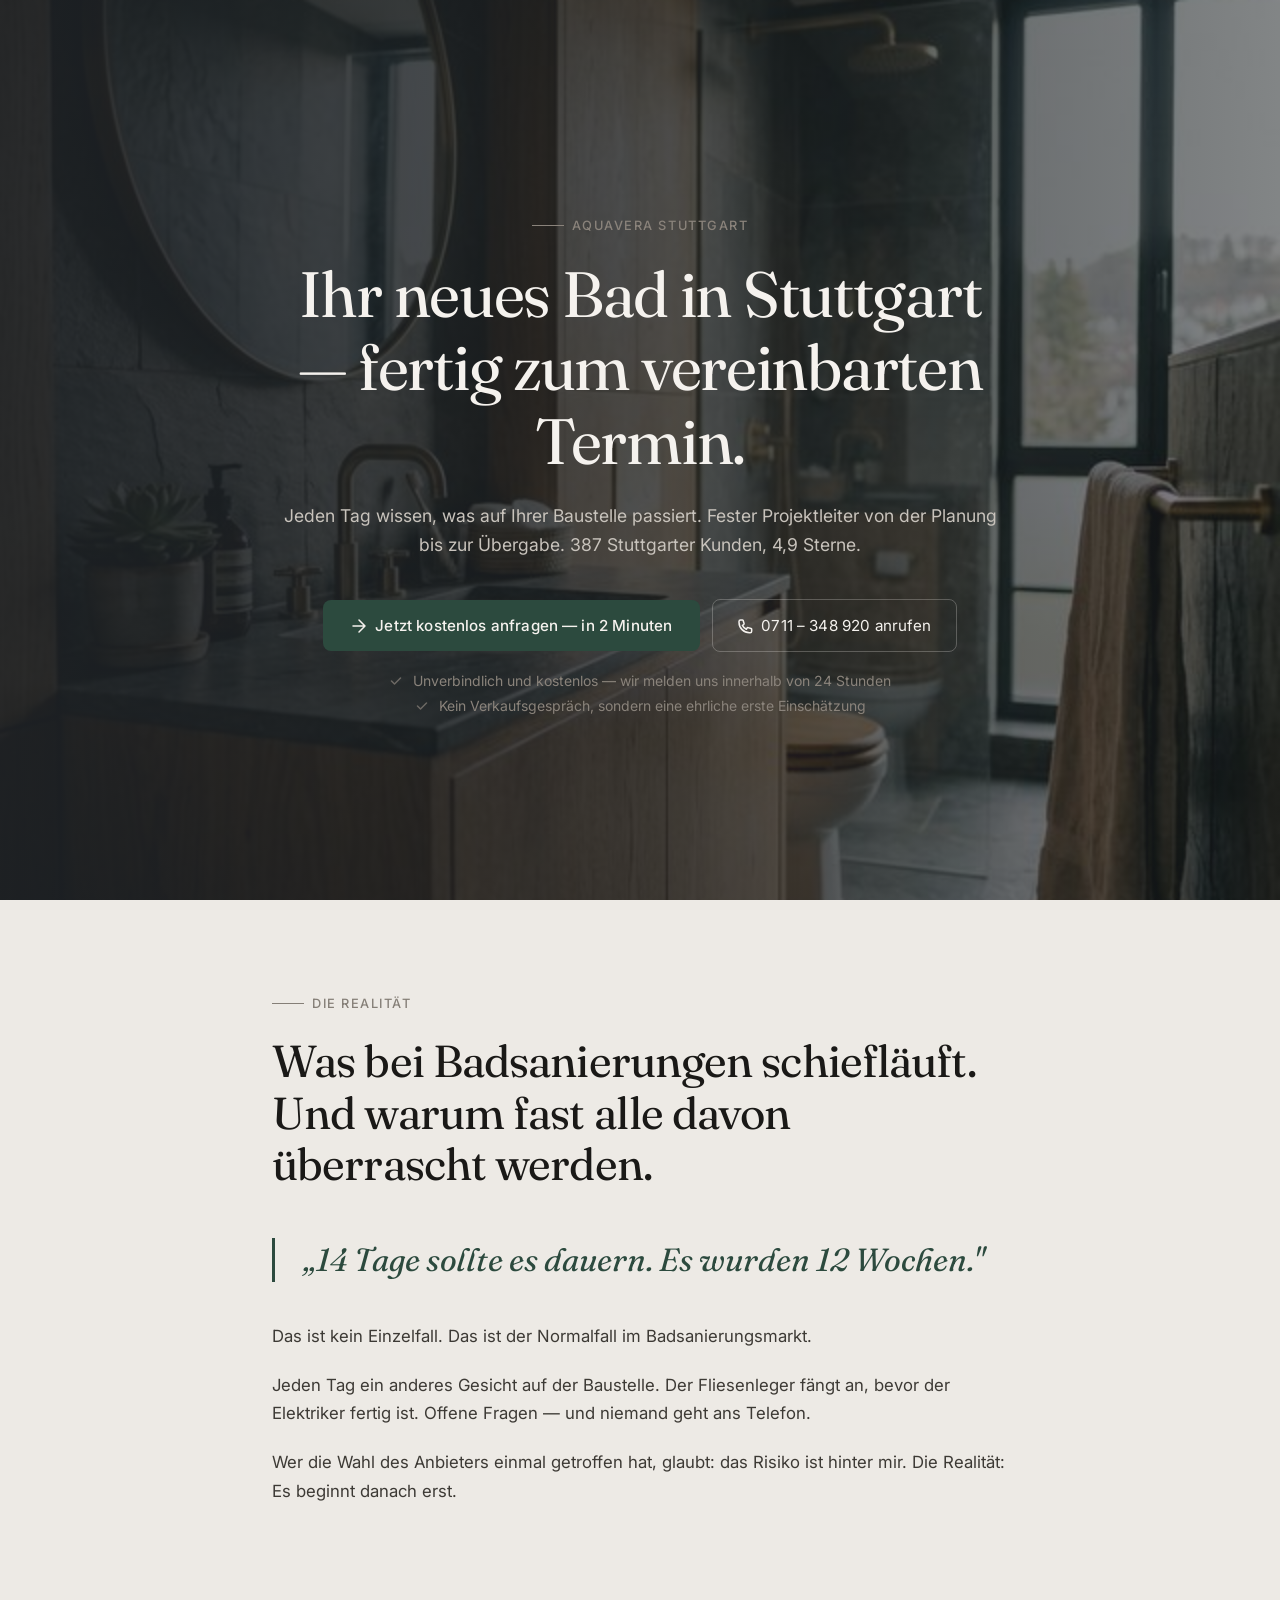
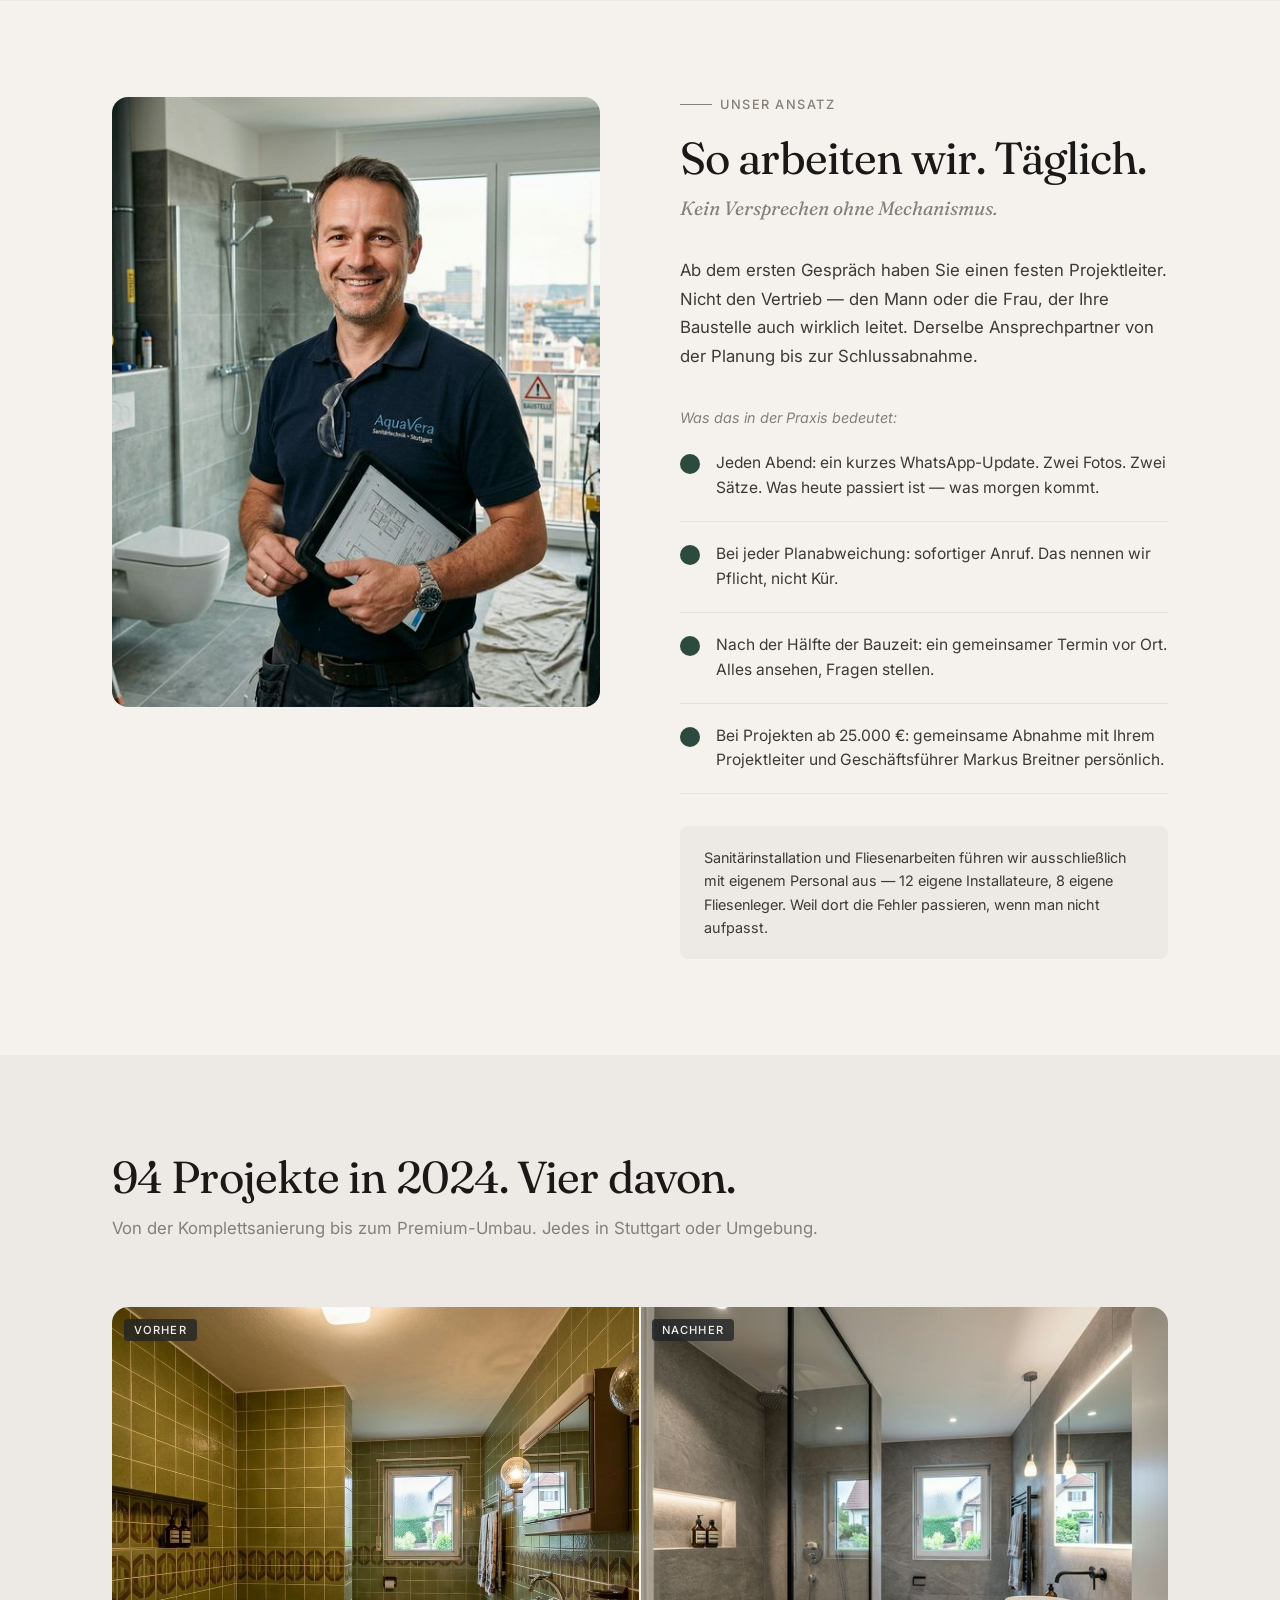
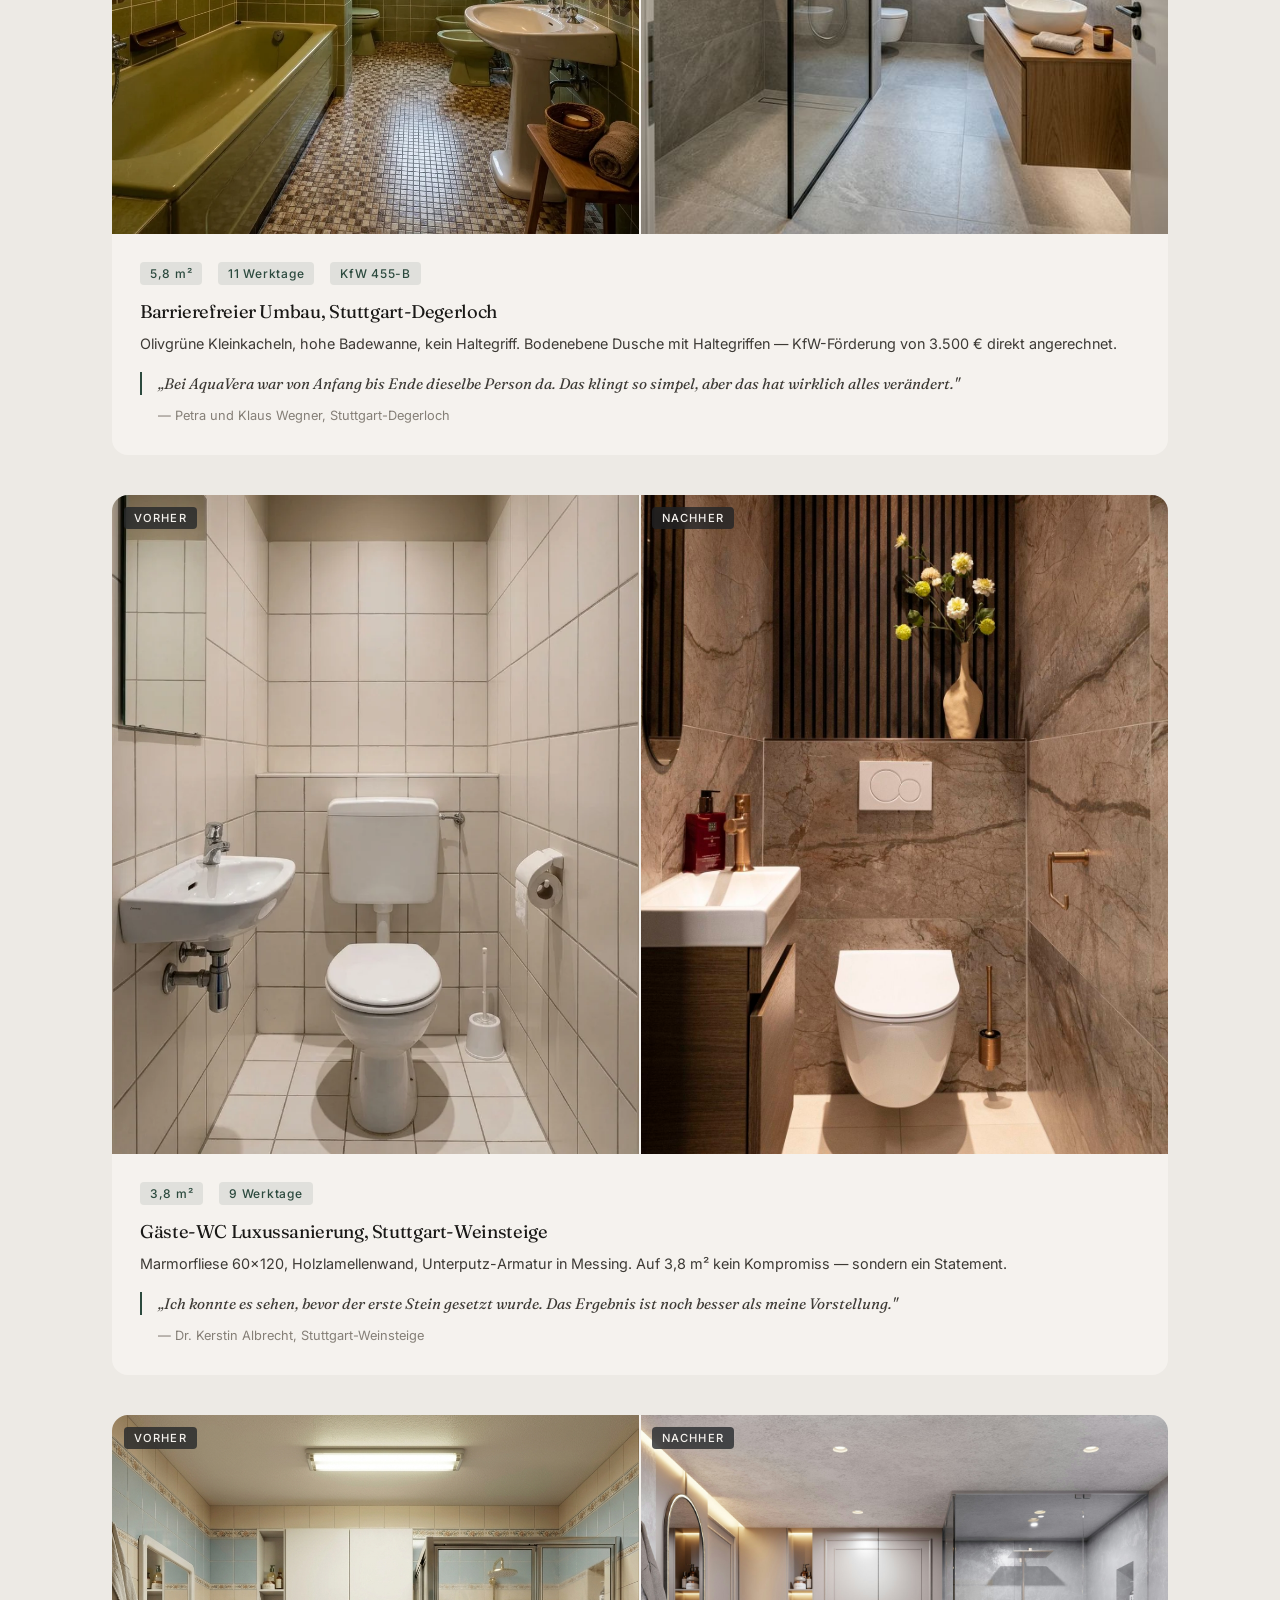
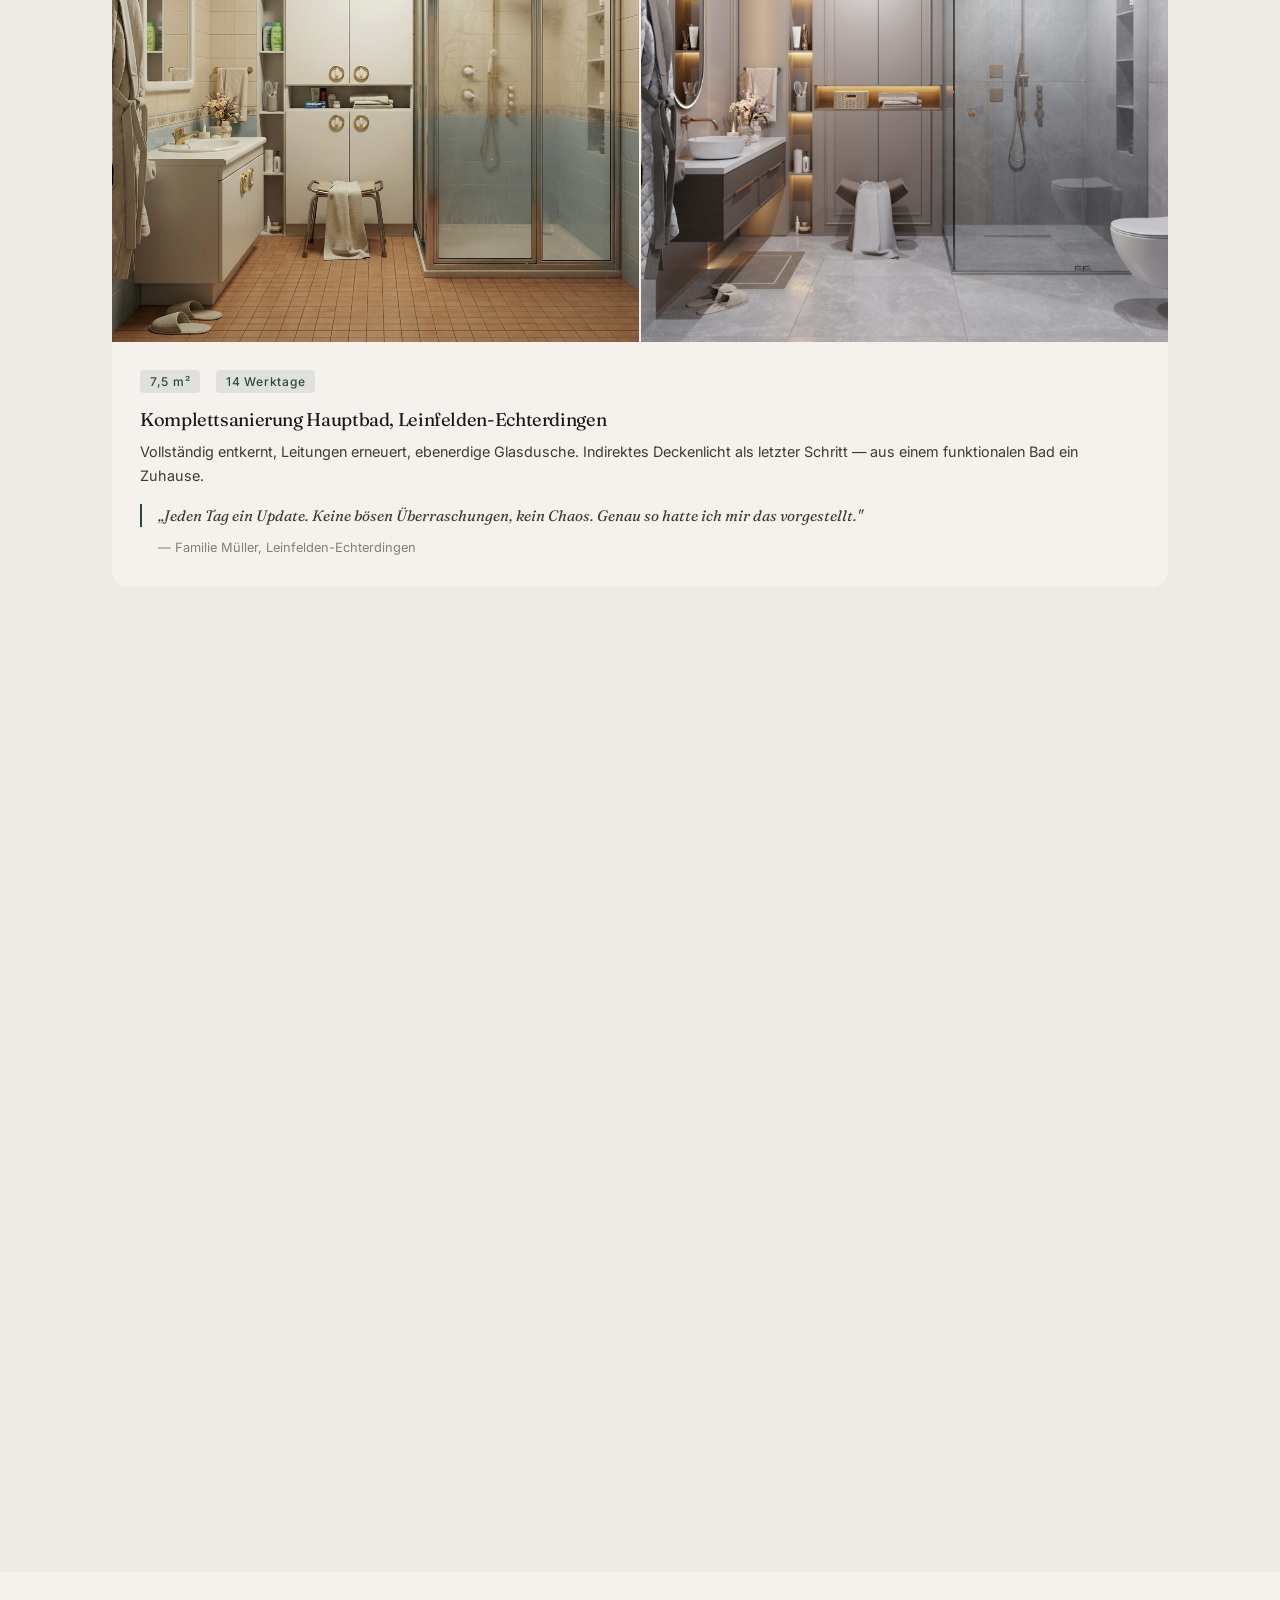
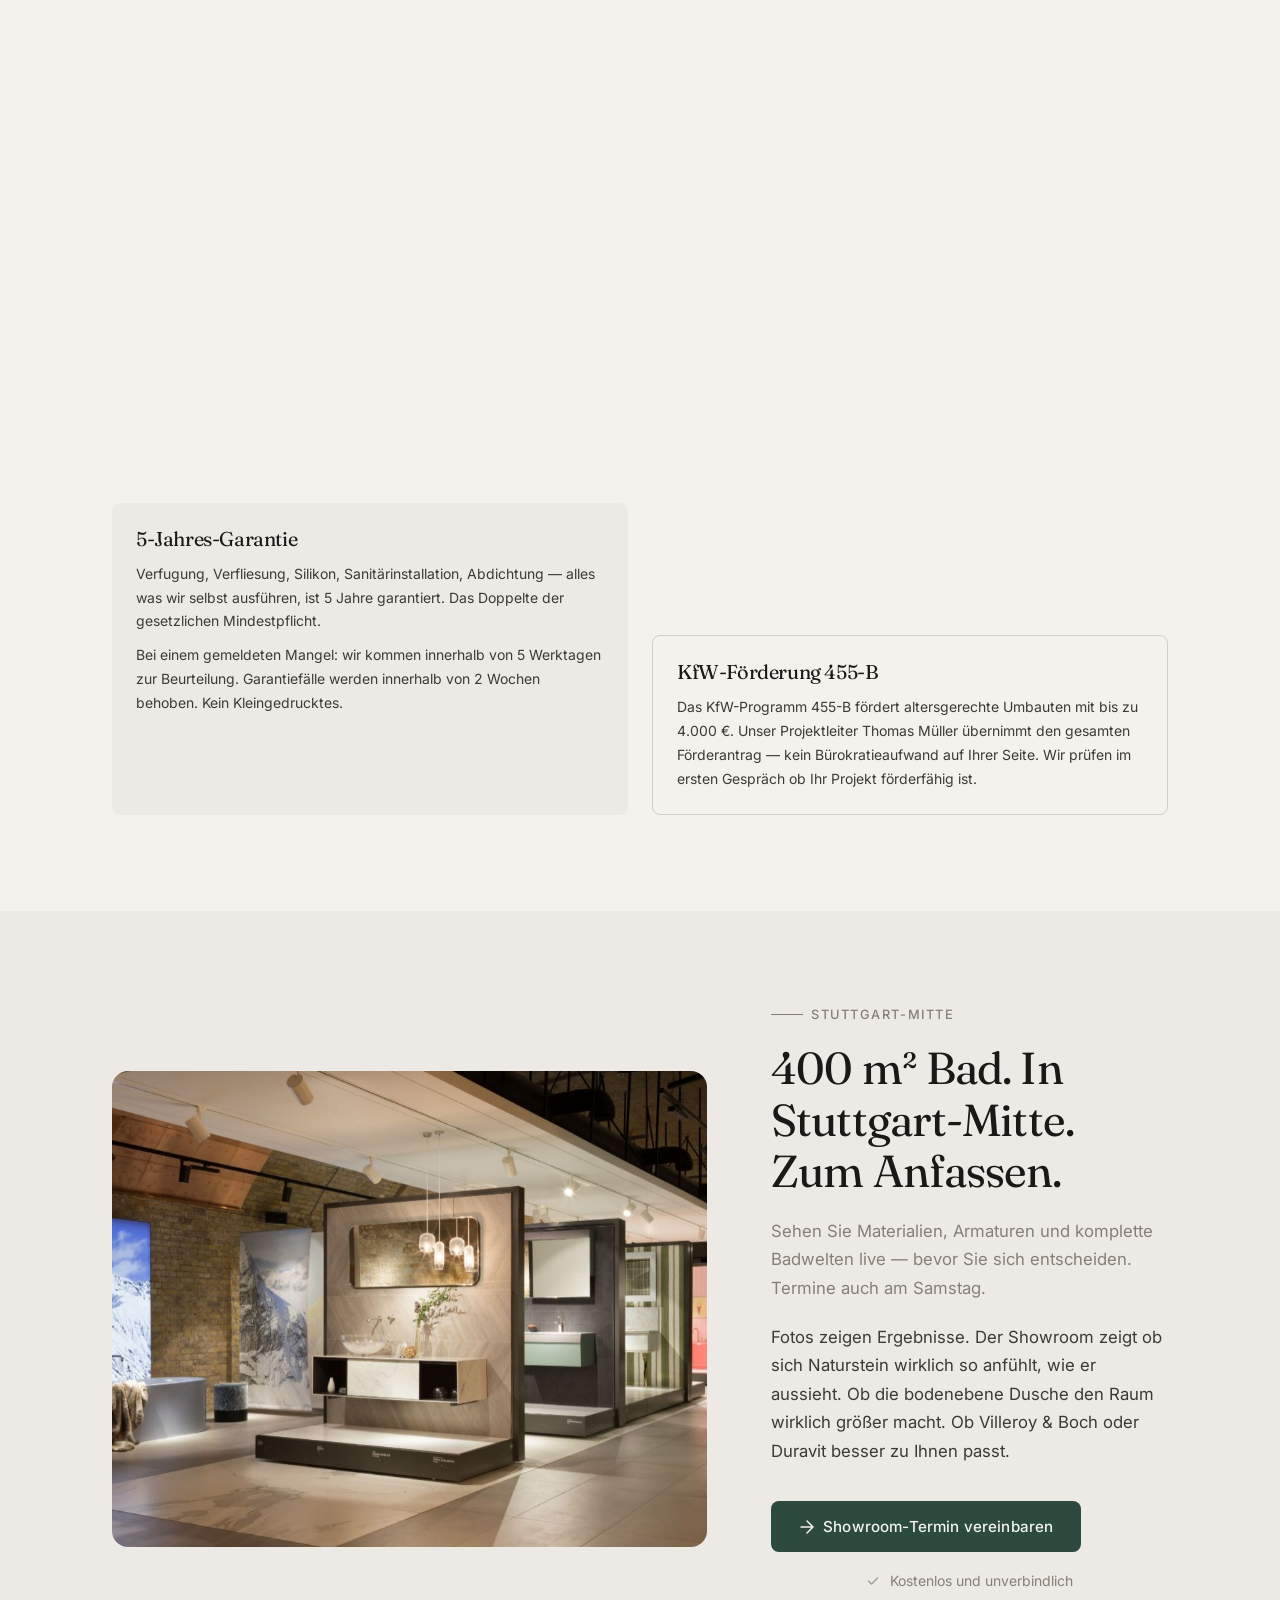
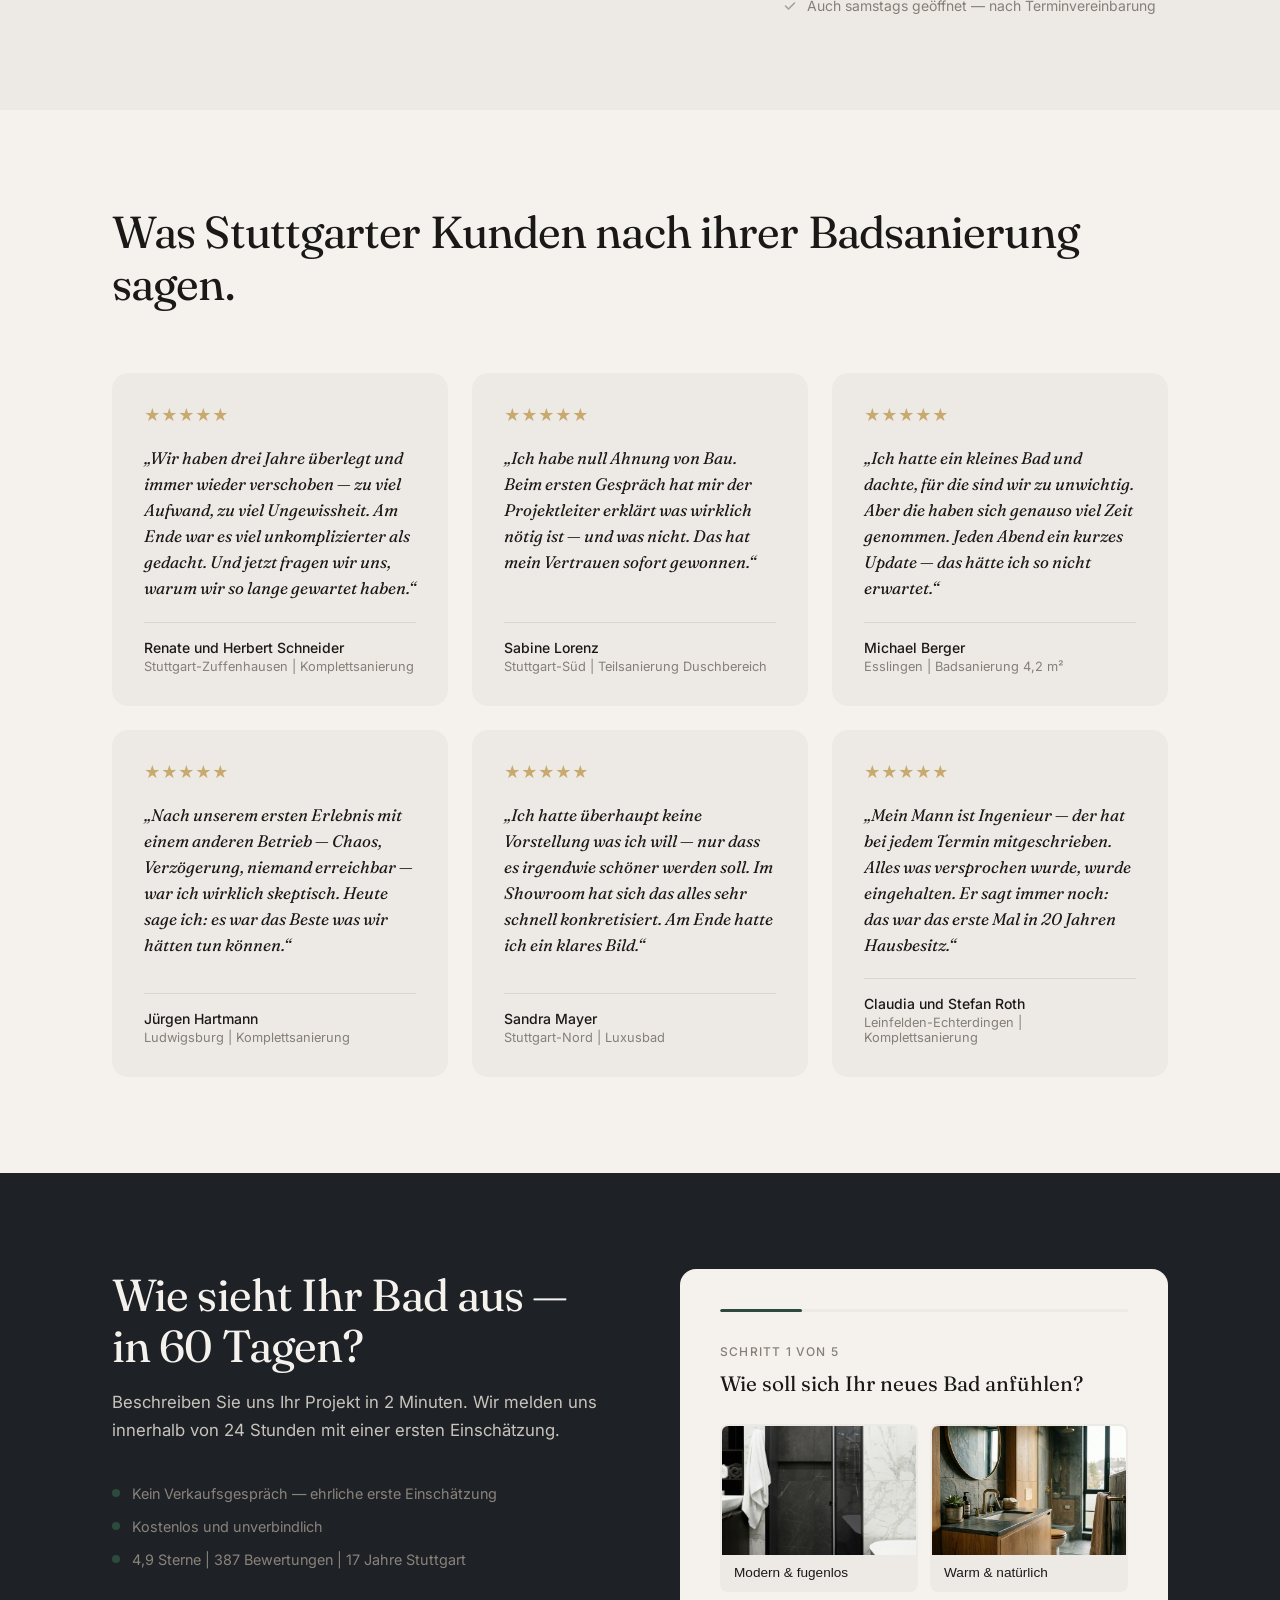
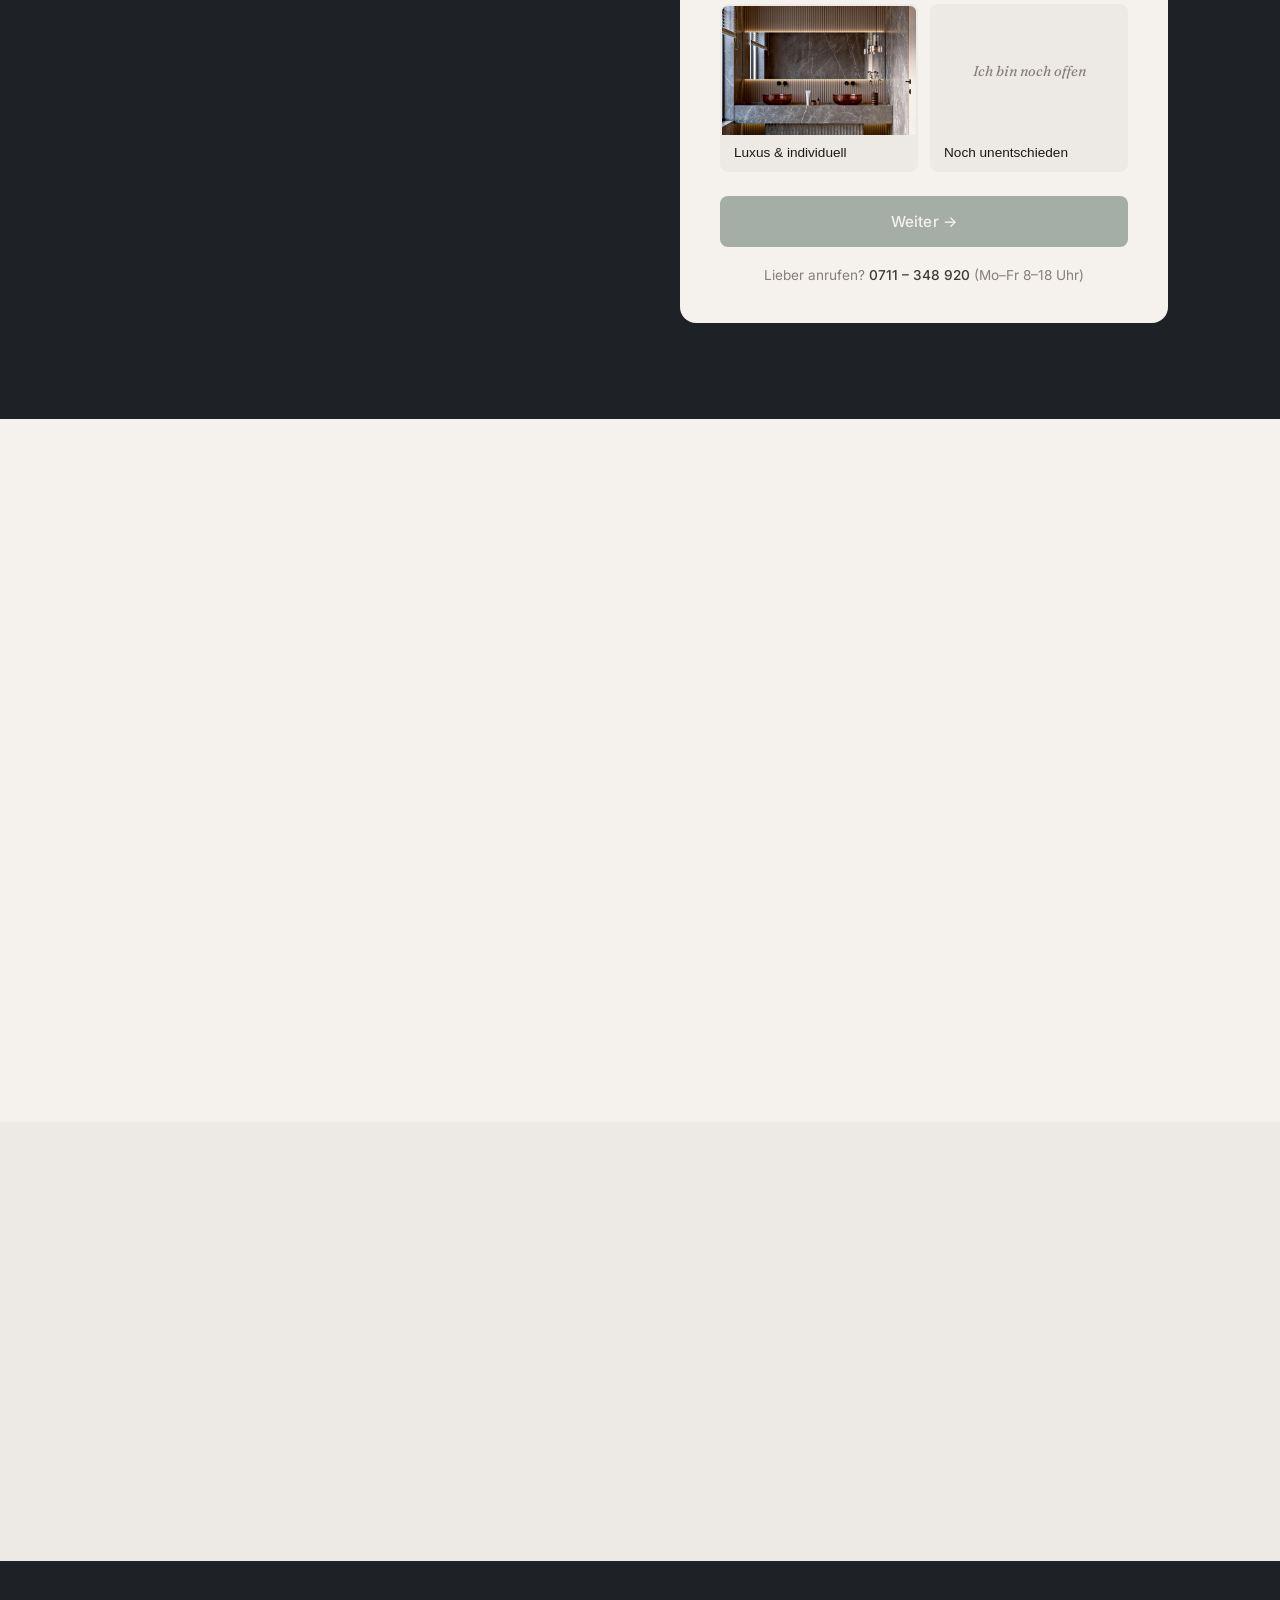
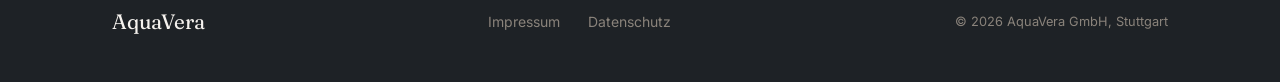
==== index.html @ 2a0cd468 "Initial AquaVera website" ====
<!DOCTYPE html>
<html lang="de">
<head>
  <meta charset="UTF-8" />
  <meta name="viewport" content="width=device-width, initial-scale=1.0" />
  <title>AquaVera Stuttgart — Badsanierung mit festem Projektleiter</title>
  <link rel="preconnect" href="https://fonts.googleapis.com" />
  <link rel="preconnect" href="https://fonts.gstatic.com" crossorigin />
  <link href="https://fonts.googleapis.com/css2?family=Fraunces:ital,opsz,wght@0,9..144,300;0,9..144,400;0,9..144,500;1,9..144,300;1,9..144,400&family=Inter:wght@300;400;500;600&display=swap" rel="stylesheet" />

  <style>
    /* ─── Design Tokens ─────────────────────────────────────────── */
    :root {
      --bg-01: #F5F2EE;
      --bg-02: #EDEAE5;
      --bg-03: #1E2226;
      --primary: #2C4A3E;
      --primary-hover: #243E33;
      --primary-active: #1A2E26;
      --text-heading-light: #1A1917;
      --text-body-light: #3D3A35;
      --text-muted-light: #857F77;
      --text-heading-dark: #F5F2EE;
      --text-body-dark: #C8C3BC;
      --text-muted-dark: #8A837B;
      --content-width: 1120px;
      --section-padding-v: 96px;
      --font-heading: "Fraunces", Georgia, serif;
      --font-body: "Inter", system-ui, sans-serif;
      --radius-sm: 4px;
      --radius-md: 8px;
      --radius-lg: 16px;
    }

    /* ─── Reset & Base ──────────────────────────────────────────── */
    *, *::before, *::after { box-sizing: border-box; margin: 0; padding: 0; }

    html { scroll-behavior: smooth; }

    body {
      font-family: var(--font-body);
      color: var(--text-body-light);
      background: var(--bg-01);
      -webkit-font-smoothing: antialiased;
      overflow-x: hidden;
    }

    /* ─── Layout Helpers ────────────────────────────────────────── */
    .container {
      max-width: var(--content-width);
      margin: 0 auto;
      padding: 0 32px;
    }

    section {
      padding: var(--section-padding-v) 0;
    }

    /* ─── Typography ────────────────────────────────────────────── */
    h1, h2, h3, h4 {
      font-family: var(--font-heading);
      font-weight: 400;
      line-height: 1.15;
      letter-spacing: -0.02em;
    }

    h1 { font-size: clamp(2.4rem, 5vw, 4rem); }
    h2 { font-size: clamp(1.9rem, 3.5vw, 3rem); }
    h3 { font-size: clamp(1.25rem, 2vw, 1.6rem); }

    p { line-height: 1.7; font-size: 1.05rem; }

    /* ─── Buttons ───────────────────────────────────────────────── */
    .btn-primary {
      display: inline-flex;
      align-items: center;
      gap: 8px;
      background: var(--primary);
      color: var(--text-heading-dark);
      font-family: var(--font-body);
      font-size: 0.95rem;
      font-weight: 500;
      padding: 16px 28px;
      border-radius: var(--radius-md);
      border: none;
      cursor: pointer;
      text-decoration: none;
      transition: background 0.2s ease, transform 0.15s ease, box-shadow 0.2s ease;
      letter-spacing: 0.01em;
    }
    .btn-primary:hover {
      background: var(--primary-hover);
      transform: translateY(-1px);
      box-shadow: 0 8px 24px rgba(44,74,62,0.35);
    }
    .btn-primary:active {
      background: var(--primary-active);
      transform: translateY(0);
    }

    .btn-ghost {
      display: inline-flex;
      align-items: center;
      gap: 8px;
      background: transparent;
      color: var(--text-heading-dark);
      font-family: var(--font-body);
      font-size: 0.95rem;
      font-weight: 400;
      padding: 16px 24px;
      border-radius: var(--radius-md);
      border: 1px solid rgba(245,242,238,0.25);
      cursor: pointer;
      text-decoration: none;
      transition: border-color 0.2s ease, background 0.2s ease;
      letter-spacing: 0.01em;
    }
    .btn-ghost:hover {
      border-color: rgba(245,242,238,0.5);
      background: rgba(245,242,238,0.06);
    }

    .btn-secondary {
      display: inline-flex;
      align-items: center;
      gap: 8px;
      background: transparent;
      color: var(--primary);
      font-family: var(--font-body);
      font-size: 0.95rem;
      font-weight: 500;
      padding: 16px 24px;
      border-radius: var(--radius-md);
      border: 1.5px solid var(--primary);
      cursor: pointer;
      text-decoration: none;
      transition: background 0.2s ease, color 0.2s ease;
    }
    .btn-secondary:hover {
      background: var(--primary);
      color: var(--text-heading-dark);
    }

    /* ─── Scroll Animations ─────────────────────────────────────── */
    .fade-in {
      opacity: 0;
      transform: translateY(24px);
      transition: opacity 0.6s ease-out, transform 0.6s ease-out;
    }
    .fade-in.visible {
      opacity: 1;
      transform: translateY(0);
    }
    .stagger > .fade-in:nth-child(1) { transition-delay: 0s; }
    .stagger > .fade-in:nth-child(2) { transition-delay: 0.1s; }
    .stagger > .fade-in:nth-child(3) { transition-delay: 0.2s; }
    .stagger > .fade-in:nth-child(4) { transition-delay: 0.3s; }
    .stagger > .fade-in:nth-child(5) { transition-delay: 0.4s; }
    .stagger > .fade-in:nth-child(6) { transition-delay: 0.5s; }

    @media (prefers-reduced-motion: reduce) {
      .fade-in { opacity: 1; transform: none; transition: none; }
    }

    /* ─── Image Placeholder ─────────────────────────────────────── */
    .img-placeholder {
      background: var(--bg-02);
      display: flex;
      align-items: center;
      justify-content: center;
      color: var(--text-muted-light);
      font-family: var(--font-body);
      font-size: 13px;
      border-radius: var(--radius-md);
      width: 100%;
    }

    /* ─── FUD Puffer ────────────────────────────────────────────── */
    .fud-list {
      display: flex;
      flex-direction: column;
      gap: 8px;
      margin-top: 20px;
      align-items: center;
    }
    .fud-item {
      display: flex;
      align-items: center;
      gap: 10px;
      font-size: 0.875rem;
      color: var(--text-muted-dark);
    }
    .fud-item svg { flex-shrink: 0; opacity: 0.7; }

    /* ══════════════════════════════════════════════════════════════
       SEKTION 1 — HERO
    ══════════════════════════════════════════════════════════════ */
    .hero {
      background: var(--bg-03);
      min-height: 100svh;
      display: flex;
      align-items: center;
      position: relative;
      overflow: hidden;
      padding: 120px 0 96px;
    }

    .hero-bg {
      position: absolute;
      inset: 0;
      z-index: 0;
    }
    .hero-bg img {
      width: 100%;
      height: 100%;
      object-fit: cover;
      animation: kenBurns 8000ms cubic-bezier(0.16, 1, 0.3, 1) infinite alternate;
      transform-origin: center center;
    }
    .hero-bg::after {
      content: '';
      position: absolute;
      inset: 0;
      background: linear-gradient(
        to right,
        rgba(30,34,38,0.92) 0%,
        rgba(30,34,38,0.78) 50%,
        rgba(30,34,38,0.55) 100%
      );
    }
    .hero-bg-placeholder {
      width: 100%;
      height: 100%;
      background: linear-gradient(135deg, #1E2226 0%, #2C4A3E 100%);
    }

    @keyframes kenBurns {
      from { transform: scale(1.0) translate(0, 0); transform-origin: center center; }
      to   { transform: scale(1.08) translate(-2%, 2%); transform-origin: 35% 60%; }
    }
    @media (prefers-reduced-motion: reduce) {
      .hero-bg img { animation: none; }
    }

    .hero .container {
      position: relative;
      z-index: 1;
      display: flex;
      flex-direction: column;
      align-items: center;
      text-align: center;
    }

    .hero-content { max-width: 720px; }

    .hero-eyebrow {
      display: inline-flex;
      align-items: center;
      gap: 8px;
      font-size: 0.8rem;
      font-weight: 500;
      letter-spacing: 0.12em;
      text-transform: uppercase;
      color: var(--text-muted-dark);
      margin-bottom: 24px;
    }
    .hero-eyebrow::before {
      content: '';
      display: block;
      width: 32px;
      height: 1px;
      background: var(--text-muted-dark);
    }

    .hero h1 {
      color: var(--text-heading-dark);
      margin-bottom: 24px;
    }

    .hero-sub {
      font-size: 1.1rem;
      color: var(--text-body-dark);
      line-height: 1.65;
      margin-bottom: 40px;
    }

    .hero-ctas {
      display: flex;
      flex-wrap: wrap;
      gap: 12px;
      align-items: center;
      justify-content: center;
    }

    /* ══════════════════════════════════════════════════════════════
       SEKTION 2 — DAS PROBLEM
    ══════════════════════════════════════════════════════════════ */
    .problem {
      background: var(--bg-02);
    }

    .problem .container {
      max-width: 800px;
    }

    .problem-eyebrow {
      font-size: 0.8rem;
      font-weight: 500;
      letter-spacing: 0.12em;
      text-transform: uppercase;
      color: var(--text-muted-light);
      margin-bottom: 24px;
      display: flex;
      align-items: center;
      gap: 8px;
    }
    .problem-eyebrow::before {
      content: '';
      display: block;
      width: 32px;
      height: 1px;
      background: var(--text-muted-light);
    }

    .problem h2 {
      color: var(--text-heading-light);
      margin-bottom: 48px;
    }

    .problem-quote {
      font-family: var(--font-heading);
      font-size: clamp(1.4rem, 2.5vw, 2rem);
      font-style: italic;
      color: var(--primary);
      border-left: 3px solid var(--primary);
      padding-left: 28px;
      margin-bottom: 40px;
      line-height: 1.4;
    }

    .problem-body p {
      color: var(--text-body-light);
      margin-bottom: 20px;
    }
    .problem-body p:last-child { margin-bottom: 0; }

    /* ══════════════════════════════════════════════════════════════
       SEKTION 3 — DIE AQUAVERA-ANTWORT
    ══════════════════════════════════════════════════════════════ */
    .answer {
      background: var(--bg-01);
    }

    .answer .container {
      display: grid;
      grid-template-columns: 1fr 1fr;
      gap: 80px;
      align-items: start;
    }

    .answer-image {
      position: sticky;
      top: 96px;
    }
    .answer-image img {
      width: 100%;
      aspect-ratio: 4/5;
      object-fit: cover;
      border-radius: var(--radius-lg);
    }
    .answer-image .img-placeholder {
      aspect-ratio: 4/5;
    }

    .answer-eyebrow {
      font-size: 0.8rem;
      font-weight: 500;
      letter-spacing: 0.12em;
      text-transform: uppercase;
      color: var(--text-muted-light);
      margin-bottom: 20px;
      display: flex;
      align-items: center;
      gap: 8px;
    }
    .answer-eyebrow::before {
      content: '';
      display: block;
      width: 32px;
      height: 1px;
      background: var(--text-muted-light);
    }

    .answer h2 {
      color: var(--text-heading-light);
      margin-bottom: 8px;
    }
    .answer-sub {
      font-family: var(--font-heading);
      font-style: italic;
      font-size: 1.2rem;
      color: var(--text-muted-light);
      margin-bottom: 32px;
    }

    .answer-intro {
      color: var(--text-body-light);
      margin-bottom: 36px;
    }

    .answer-list {
      list-style: none;
      display: flex;
      flex-direction: column;
      gap: 0;
    }
    .answer-list li {
      display: flex;
      gap: 16px;
      padding: 20px 0;
      border-bottom: 1px solid rgba(30,34,38,0.08);
      font-size: 0.975rem;
      color: var(--text-body-light);
      line-height: 1.6;
    }
    .answer-list li:first-child { padding-top: 0; }
    .answer-list li::before {
      content: '';
      display: block;
      width: 20px;
      height: 20px;
      min-width: 20px;
      background: var(--primary);
      border-radius: 50%;
      margin-top: 3px;
    }

    .answer-note {
      margin-top: 32px;
      padding: 20px 24px;
      background: var(--bg-02);
      border-radius: var(--radius-md);
      font-size: 0.9rem;
      color: var(--text-body-light);
      line-height: 1.6;
    }

    /* ══════════════════════════════════════════════════════════════
       SEKTION 4 — PROJEKTE
    ══════════════════════════════════════════════════════════════ */
    .projects {
      background: var(--bg-02);
    }

    .projects-header {
      margin-bottom: 64px;
    }
    .projects-header h2 { color: var(--text-heading-light); margin-bottom: 12px; }
    .projects-header p { color: var(--text-muted-light); font-size: 1.05rem; }

    .projects-grid {
      display: grid;
      grid-template-columns: 1fr;
      gap: 40px;
    }

    .project-card {
      background: var(--bg-01);
      border-radius: var(--radius-lg);
      overflow: hidden;
    }

    .project-images {
      display: grid;
      grid-template-columns: 1fr 1fr;
      gap: 2px;
      position: relative;
    }
    .project-images img {
      width: 100%;
      aspect-ratio: 1/1;
      object-fit: cover;
      display: block;
    }
    .project-images .img-placeholder {
      aspect-ratio: 1/1;
      border-radius: 0;
    }
    /* Projekt 2: hochkant, unterer Bereich */
    .project-images-portrait img {
      aspect-ratio: 4/5;
      object-position: center bottom;
    }
    .project-images-portrait .img-placeholder {
      aspect-ratio: 4/5;
    }
    .before-after-label {
      position: absolute;
      top: 12px;
      left: 12px;
      background: rgba(30,34,38,0.75);
      color: var(--text-heading-dark);
      font-size: 0.7rem;
      font-weight: 500;
      letter-spacing: 0.1em;
      text-transform: uppercase;
      padding: 4px 10px;
      border-radius: var(--radius-sm);
      backdrop-filter: blur(4px);
    }
    .after-label {
      left: calc(50% + 12px);
    }

    .project-body { padding: 28px; }

    .project-meta {
      display: flex;
      gap: 16px;
      margin-bottom: 16px;
      flex-wrap: wrap;
    }
    .project-tag {
      font-size: 0.75rem;
      font-weight: 500;
      letter-spacing: 0.06em;
      color: var(--primary);
      background: rgba(44,74,62,0.1);
      padding: 4px 10px;
      border-radius: var(--radius-sm);
    }

    .project-card h3 {
      color: var(--text-heading-light);
      font-size: 1.15rem;
      margin-bottom: 10px;
    }

    .project-description {
      font-size: 0.9rem;
      color: var(--text-body-light);
      margin-bottom: 16px;
      line-height: 1.65;
    }

    .project-quote {
      font-family: var(--font-heading);
      font-style: italic;
      font-size: 0.95rem;
      color: var(--text-body-light);
      border-left: 2px solid var(--primary);
      padding-left: 16px;
      line-height: 1.55;
      margin-bottom: 10px;
    }
    .project-author {
      font-size: 0.8rem;
      color: var(--text-muted-light);
      padding-left: 18px;
    }

    .projects-cta {
      margin-top: 48px;
      text-align: center;
    }

    /* ══════════════════════════════════════════════════════════════
       SEKTION 5 — VERTRAUEN
    ══════════════════════════════════════════════════════════════ */
    .trust {
      background: var(--bg-01);
    }

    .trust-header { margin-bottom: 64px; }
    .trust-header h2 { color: var(--text-heading-light); margin-bottom: 12px; }
    .trust-header p { color: var(--text-muted-light); font-size: 1.05rem; }

    .trust-grid {
      display: grid;
      grid-template-columns: 1fr 1fr;
      gap: 24px;
      align-items: stretch;
    }

    .trust-numbers {
      display: grid;
      grid-template-columns: 1fr 1fr;
      gap: 20px;
    }
    .trust-number-item {
      padding: 20px;
      background: var(--bg-02);
      border-radius: var(--radius-md);
    }
    .trust-number {
      font-family: var(--font-heading);
      font-size: 2.2rem;
      font-weight: 400;
      color: var(--primary);
      line-height: 1;
      margin-bottom: 6px;
    }
    .trust-number-label {
      font-size: 0.85rem;
      color: var(--text-muted-light);
      line-height: 1.4;
    }

    .trust-left { display: flex; flex-direction: column; gap: 20px; }
    .trust-right { display: flex; flex-direction: column; gap: 20px; }
    .trust-left .trust-guarantee { flex: 1; }
    .trust-right .trust-kfw { flex: 1; }

    .trust-team img {
      width: 100%;
      aspect-ratio: 4/3;
      object-fit: cover;
      border-radius: var(--radius-lg);
    }
    .trust-team .img-placeholder { aspect-ratio: 4/3; }

    .trust-guarantee {
      padding: 24px;
      background: var(--bg-02);
      border-radius: var(--radius-md);
    }
    .trust-guarantee h3 {
      color: var(--text-heading-light);
      font-size: 1.25rem;
      margin-bottom: 12px;
    }
    .trust-guarantee p {
      font-size: 0.875rem;
      color: var(--text-body-light);
      margin-bottom: 10px;
    }
    .trust-guarantee p:last-child { margin-bottom: 0; }

    .trust-kfw {
      padding: 24px;
      border: 1.5px solid rgba(44,74,62,0.2);
      border-radius: var(--radius-md);
    }
    .trust-kfw h3 {
      color: var(--text-heading-light);
      font-size: 1.25rem;
      margin-bottom: 12px;
    }
    .trust-kfw p {
      font-size: 0.875rem;
      color: var(--text-body-light);
    }

    /* ══════════════════════════════════════════════════════════════
       SEKTION 6 — SHOWROOM
    ══════════════════════════════════════════════════════════════ */
    .showroom {
      background: var(--bg-02);
    }

    .showroom .container {
      display: grid;
      grid-template-columns: 3fr 2fr;
      gap: 64px;
      align-items: center;
    }

    .showroom-image img {
      width: 100%;
      aspect-ratio: 5/4;
      object-fit: cover;
      border-radius: var(--radius-lg);
    }
    .showroom-image .img-placeholder { aspect-ratio: 5/4; }

    .showroom-eyebrow {
      font-size: 0.8rem;
      font-weight: 500;
      letter-spacing: 0.12em;
      text-transform: uppercase;
      color: var(--text-muted-light);
      margin-bottom: 20px;
      display: flex;
      align-items: center;
      gap: 8px;
    }
    .showroom-eyebrow::before {
      content: '';
      width: 32px;
      height: 1px;
      background: var(--text-muted-light);
      display: block;
    }

    .showroom h2 {
      color: var(--text-heading-light);
      margin-bottom: 20px;
    }
    .showroom-sub {
      font-size: 1.05rem;
      color: var(--text-muted-light);
      margin-bottom: 20px;
    }
    .showroom-body {
      color: var(--text-body-light);
      margin-bottom: 36px;
    }

    .showroom-fud { margin-top: 20px; }
    .showroom-fud .fud-item { color: var(--text-muted-light); }
    .showroom-fud .fud-item svg path { stroke: var(--text-muted-light); }

    /* ══════════════════════════════════════════════════════════════
       SEKTION 7 — KUNDENSTIMMEN
    ══════════════════════════════════════════════════════════════ */
    .testimonials {
      background: var(--bg-01);
    }

    .testimonials-header { margin-bottom: 64px; }
    .testimonials-header h2 { color: var(--text-heading-light); }

    .testimonials-grid {
      display: grid;
      grid-template-columns: repeat(3, 1fr);
      gap: 24px;
    }

    .testimonial-card {
      background: var(--bg-02);
      border-radius: var(--radius-lg);
      padding: 32px;
      display: flex;
      flex-direction: column;
      gap: 20px;
    }

    .testimonial-stars {
      display: flex;
      gap: 3px;
      color: #C8A96E;
    }

    .testimonial-quote {
      font-family: var(--font-heading);
      font-style: italic;
      font-size: 1.05rem;
      color: var(--text-heading-light);
      line-height: 1.55;
      flex: 1;
    }
    .testimonial-quote::before { content: '\201E'; }
    .testimonial-quote::after  { content: '\201C'; }

    .testimonial-meta { border-top: 1px solid rgba(30,34,38,0.1); padding-top: 16px; }
    .testimonial-name {
      font-size: 0.875rem;
      font-weight: 500;
      color: var(--text-heading-light);
      margin-bottom: 3px;
    }
    .testimonial-type {
      font-size: 0.8rem;
      color: var(--text-muted-light);
    }

    /* ══════════════════════════════════════════════════════════════
       SEKTION 8 — LEAD-FORMULAR
    ══════════════════════════════════════════════════════════════ */
    .lead-form {
      background: var(--bg-03);
    }

    .lead-form .container {
      display: grid;
      grid-template-columns: 1fr 1fr;
      gap: 80px;
      align-items: start;
    }

    .lead-form-intro h2 {
      color: var(--text-heading-dark);
      margin-bottom: 16px;
    }
    .lead-form-intro p {
      color: var(--text-body-dark);
      font-size: 1.05rem;
      margin-bottom: 40px;
    }

    .lead-proof {
      display: flex;
      flex-direction: column;
      gap: 16px;
    }
    .lead-proof-item {
      display: flex;
      align-items: center;
      gap: 12px;
      font-size: 0.9rem;
      color: var(--text-muted-dark);
    }
    .lead-proof-dot {
      width: 8px;
      height: 8px;
      min-width: 8px;
      border-radius: 50%;
      background: var(--primary);
    }

    .form-card {
      background: var(--bg-01);
      border-radius: var(--radius-lg);
      padding: 40px;
    }

    .form-progress {
      height: 3px;
      background: var(--bg-02);
      border-radius: 99px;
      margin-bottom: 32px;
      overflow: hidden;
    }
    .form-progress-fill {
      height: 100%;
      background: var(--primary);
      border-radius: 99px;
      transition: width 0.4s cubic-bezier(0.16, 1, 0.3, 1);
      width: 20%;
    }

    .form-step-label {
      font-size: 0.75rem;
      font-weight: 500;
      letter-spacing: 0.1em;
      text-transform: uppercase;
      color: var(--text-muted-light);
      margin-bottom: 12px;
    }
    .form-step-title {
      font-family: var(--font-heading);
      font-size: 1.3rem;
      color: var(--text-heading-light);
      margin-bottom: 28px;
    }

    .form-step { display: none; }
    .form-step.active { display: block; }

    /* Style tiles */
    .style-tiles {
      display: grid;
      grid-template-columns: 1fr 1fr;
      gap: 12px;
      margin-bottom: 24px;
    }
    .style-tile {
      border: 2px solid transparent;
      border-radius: var(--radius-md);
      overflow: hidden;
      cursor: pointer;
      background: var(--bg-02);
      transition: border-color 0.2s ease, transform 0.15s ease;
      text-align: left;
    }
    .style-tile:hover { transform: translateY(-2px); }
    .style-tile.selected {
      border-color: var(--primary);
    }
    .style-tile img {
      width: 100%;
      aspect-ratio: 3/2;
      object-fit: cover;
      display: block;
    }
    .style-tile .img-placeholder {
      aspect-ratio: 3/2;
      border-radius: 0;
    }
    .style-tile-label {
      padding: 10px 12px;
      font-size: 0.85rem;
      font-weight: 500;
      color: var(--text-heading-light);
    }
    .style-tile-text {
      display: flex;
      align-items: center;
      justify-content: center;
      aspect-ratio: 3/2;
      background: var(--bg-02);
      color: var(--text-muted-light);
      font-size: 0.9rem;
      font-family: var(--font-heading);
      font-style: italic;
    }

    /* Radio-style options */
    .form-options {
      display: flex;
      flex-direction: column;
      gap: 10px;
      margin-bottom: 24px;
    }
    .form-option {
      display: flex;
      align-items: center;
      gap: 14px;
      padding: 14px 18px;
      border: 1.5px solid var(--bg-02);
      border-radius: var(--radius-md);
      cursor: pointer;
      transition: border-color 0.2s ease, background 0.2s ease;
      font-size: 0.95rem;
      color: var(--text-body-light);
      background: var(--bg-01);
    }
    .form-option:hover { border-color: rgba(44,74,62,0.3); background: var(--bg-02); }
    .form-option.selected {
      border-color: var(--primary);
      background: rgba(44,74,62,0.06);
      color: var(--text-heading-light);
    }
    .form-option-dot {
      width: 18px;
      height: 18px;
      min-width: 18px;
      border-radius: 50%;
      border: 2px solid var(--bg-02);
      background: var(--bg-01);
      transition: border-color 0.2s ease, background 0.2s ease;
    }
    .form-option.selected .form-option-dot {
      border-color: var(--primary);
      background: var(--primary);
      box-shadow: inset 0 0 0 3px var(--bg-01);
    }

    /* Contact fields */
    .form-fields {
      display: flex;
      flex-direction: column;
      gap: 14px;
      margin-bottom: 24px;
    }
    .form-field {
      display: flex;
      flex-direction: column;
      gap: 6px;
    }
    .form-field label {
      font-size: 0.8rem;
      font-weight: 500;
      color: var(--text-muted-light);
      letter-spacing: 0.04em;
    }
    .form-field input {
      padding: 13px 16px;
      border: 1.5px solid var(--bg-02);
      border-radius: var(--radius-md);
      background: var(--bg-01);
      font-family: var(--font-body);
      font-size: 0.95rem;
      color: var(--text-heading-light);
      outline: none;
      transition: border-color 0.2s ease;
    }
    .form-field input:focus { border-color: var(--primary); }

    .form-nav {
      display: flex;
      justify-content: space-between;
      align-items: center;
      gap: 12px;
    }
    .form-btn-next {
      width: 100%;
      padding: 16px;
      background: var(--primary);
      color: var(--text-heading-dark);
      font-family: var(--font-body);
      font-size: 0.95rem;
      font-weight: 500;
      border: none;
      border-radius: var(--radius-md);
      cursor: pointer;
      transition: background 0.2s ease, transform 0.15s ease;
      letter-spacing: 0.01em;
    }
    .form-btn-next:hover { background: var(--primary-hover); transform: translateY(-1px); }
    .form-btn-next:disabled { opacity: 0.4; cursor: not-allowed; transform: none; }

    .form-btn-back {
      padding: 14px 20px;
      background: transparent;
      color: var(--text-muted-light);
      font-family: var(--font-body);
      font-size: 0.9rem;
      border: none;
      cursor: pointer;
      transition: color 0.2s ease;
      white-space: nowrap;
    }
    .form-btn-back:hover { color: var(--text-body-light); }

    .form-phone-fallback {
      margin-top: 20px;
      text-align: center;
      font-size: 0.85rem;
      color: var(--text-muted-light);
    }
    .form-phone-fallback a {
      color: var(--text-body-light);
      text-decoration: none;
      font-weight: 500;
    }
    .form-phone-fallback a:hover { color: var(--primary); }

    .form-success { display: none; text-align: center; padding: 20px 0; }
    .form-success h3 {
      font-family: var(--font-heading);
      font-size: 1.5rem;
      color: var(--text-heading-light);
      margin-bottom: 12px;
    }
    .form-success p {
      font-size: 0.95rem;
      color: var(--text-muted-light);
    }

    /* ══════════════════════════════════════════════════════════════
       SEKTION 9 — FAQ
    ══════════════════════════════════════════════════════════════ */
    .faq {
      background: var(--bg-01);
    }

    .faq .container {
      display: grid;
      grid-template-columns: 1fr 2fr;
      gap: 80px;
      align-items: start;
    }

    .faq-left { position: sticky; top: 96px; }
    .faq-left h2 { color: var(--text-heading-light); margin-bottom: 20px; }
    .faq-left p { color: var(--text-muted-light); font-size: 1rem; margin-bottom: 32px; }

    .faq-list {
      display: flex;
      flex-direction: column;
      gap: 0;
    }

    .faq-item {
      border-bottom: 1px solid rgba(30,34,38,0.1);
    }
    .faq-question {
      width: 100%;
      background: none;
      border: none;
      cursor: pointer;
      text-align: left;
      padding: 24px 0;
      display: flex;
      justify-content: space-between;
      align-items: center;
      gap: 16px;
      font-family: var(--font-heading);
      font-size: 1.1rem;
      color: var(--text-heading-light);
      line-height: 1.35;
      transition: color 0.2s ease;
    }
    .faq-question:hover { color: var(--primary); }
    .faq-icon {
      width: 24px;
      height: 24px;
      min-width: 24px;
      border-radius: 50%;
      border: 1.5px solid rgba(30,34,38,0.2);
      display: flex;
      align-items: center;
      justify-content: center;
      transition: transform 0.3s ease, border-color 0.2s ease, background 0.2s ease;
    }
    .faq-item.open .faq-icon {
      transform: rotate(45deg);
      border-color: var(--primary);
      background: var(--primary);
    }
    .faq-item.open .faq-icon svg path { stroke: white; }
    .faq-icon svg { display: block; }

    .faq-answer {
      max-height: 0;
      overflow: hidden;
      transition: max-height 0.35s ease;
    }
    .faq-answer-inner {
      padding: 0 0 24px;
      font-size: 0.975rem;
      color: var(--text-body-light);
      line-height: 1.7;
    }
    .faq-item.open .faq-answer { max-height: 300px; }

    .faq-closer {
      margin-top: 64px;
      padding: 48px;
      background: var(--bg-02);
      border-radius: var(--radius-lg);
      text-align: center;
    }
    .faq-closer h3 {
      color: var(--text-heading-light);
      margin-bottom: 12px;
    }
    .faq-closer p {
      color: var(--text-muted-light);
      margin-bottom: 32px;
    }
    .faq-closer-ctas {
      display: flex;
      flex-direction: column;
      align-items: center;
      gap: 12px;
    }
    .faq-phone {
      font-size: 0.875rem;
      color: var(--text-muted-light);
    }
    .faq-phone a {
      color: var(--text-body-light);
      text-decoration: none;
      font-weight: 500;
    }
    .faq-phone a:hover { color: var(--primary); }

    /* ══════════════════════════════════════════════════════════════
       SEKTION 10 — CLOSER
    ══════════════════════════════════════════════════════════════ */
    .closer {
      background: var(--bg-02);
      text-align: center;
    }
    .closer h2 {
      color: var(--text-heading-light);
      margin-bottom: 16px;
    }
    .closer p {
      color: var(--text-muted-light);
      font-size: 1.05rem;
      margin-bottom: 40px;
      max-width: 560px;
      margin-left: auto;
      margin-right: auto;
    }
    .closer-ctas {
      display: flex;
      flex-direction: column;
      align-items: center;
      gap: 14px;
    }
    .closer-phone {
      font-size: 0.875rem;
      color: var(--text-muted-light);
    }
    .closer-phone a {
      color: var(--text-body-light);
      text-decoration: none;
      font-weight: 500;
    }
    .closer-phone a:hover { color: var(--primary); }

    /* ══════════════════════════════════════════════════════════════
       FOOTER
    ══════════════════════════════════════════════════════════════ */
    .site-footer {
      background: var(--bg-03);
      padding: 48px 0;
    }
    .footer-inner {
      display: flex;
      align-items: center;
      justify-content: space-between;
      gap: 24px;
      flex-wrap: wrap;
    }
    .footer-logo {
      font-family: var(--font-heading);
      font-size: 1.3rem;
      font-weight: 400;
      color: var(--text-heading-dark);
      letter-spacing: -0.01em;
    }
    .footer-nav {
      display: flex;
      gap: 28px;
      list-style: none;
    }
    .footer-nav a {
      font-size: 0.875rem;
      color: var(--text-muted-dark);
      text-decoration: none;
      transition: color 0.2s ease;
    }
    .footer-nav a:hover { color: var(--text-heading-dark); }
    .footer-copy {
      font-size: 0.8rem;
      color: var(--text-muted-dark);
    }

    @media (max-width: 768px) {
      .footer-inner { flex-direction: column; align-items: flex-start; gap: 20px; }
      .closer-ctas .btn-primary { width: 100%; justify-content: center; }
    }

    /* ══════════════════════════════════════════════════════════════
       STICKY MOBILE CTA
    ══════════════════════════════════════════════════════════════ */
    .sticky-cta {
      display: none;
      position: fixed;
      bottom: 0;
      left: 0;
      right: 0;
      z-index: 100;
      padding: 12px 20px;
      background: var(--bg-03);
      border-top: 1px solid rgba(245,242,238,0.1);
    }
    .sticky-cta a {
      display: block;
      text-align: center;
      padding: 16px;
      background: var(--primary);
      color: var(--text-heading-dark);
      font-family: var(--font-body);
      font-size: 0.95rem;
      font-weight: 500;
      border-radius: var(--radius-md);
      text-decoration: none;
      letter-spacing: 0.01em;
    }

    /* ══════════════════════════════════════════════════════════════
       RESPONSIVE
    ══════════════════════════════════════════════════════════════ */
    @media (max-width: 768px) {
      :root { --section-padding-v: 64px; }

      .container { padding: 0 20px; }

      h1 { font-size: 2rem; }
      h2 { font-size: 1.7rem; }

      /* Hero */
      .hero { min-height: auto; padding: 100px 0 80px; }
      .hero .container { grid-template-columns: 1fr; }
      .hero-ctas { flex-direction: column; }
      .hero-ctas .btn-primary, .hero-ctas .btn-ghost { width: 100%; justify-content: center; }

      /* Answer */
      .answer .container { grid-template-columns: 1fr; gap: 40px; }
      .answer-image { position: static; }

      /* Projects */
      .projects-grid { grid-template-columns: 1fr; }

      /* Trust */
      .trust-grid { grid-template-columns: 1fr; gap: 40px; }
      .trust-numbers { grid-template-columns: 1fr 1fr; }

      /* Showroom */
      .showroom .container { grid-template-columns: 1fr; gap: 40px; }

      /* Testimonials */
      .testimonials-grid { grid-template-columns: 1fr; }

      /* Form */
      .lead-form .container { grid-template-columns: 1fr; gap: 40px; }
      .style-tiles { grid-template-columns: 1fr 1fr; }

      /* FAQ */
      .faq .container { grid-template-columns: 1fr; gap: 40px; }
      .faq-left { position: static; }
      .faq-closer { padding: 32px 24px; }

      /* Sticky CTA */
      .sticky-cta { display: block; }
      body { padding-bottom: 80px; }
    }
  </style>
</head>

<body>

<!-- ══════════════════════════════════════════════════════════════
     S1 — HERO
══════════════════════════════════════════════════════════════ -->
<section class="hero" id="hero">
  <div class="hero-bg">
    <img
      src="assets/hero.jpg"
      alt="Modernes, bewohntes Badezimmer mit warmem Holzschrank, Naturstein und Messingarmaturen — fertiggestellt von AquaVera Stuttgart."
      onerror="this.style.display='none'; this.nextElementSibling.style.display='block';"
    />
    <div class="hero-bg-placeholder" style="display:none;"></div>
  </div>

  <div class="container">
    <div class="hero-content fade-in visible">
      <div class="hero-eyebrow">AquaVera Stuttgart</div>
      <h1>Ihr neues Bad in Stuttgart — fertig zum vereinbarten Termin.</h1>
      <p class="hero-sub">Jeden Tag wissen, was auf Ihrer Baustelle passiert. Fester Projektleiter von der Planung bis zur Übergabe. 387 Stuttgarter Kunden, 4,9 Sterne.</p>
      <div class="hero-ctas">
        <a href="#formular" class="btn-primary">
          <svg width="16" height="16" viewBox="0 0 16 16" fill="none"><path d="M8 2L14 8L8 14M2 8H14" stroke="currentColor" stroke-width="1.5" stroke-linecap="round" stroke-linejoin="round"/></svg>
          Jetzt kostenlos anfragen — in 2 Minuten
        </a>
        <a href="tel:07113489200" class="btn-ghost">
          <svg width="16" height="16" viewBox="0 0 16 16" fill="none"><path d="M2 3.5C2 2.67 2.67 2 3.5 2H5.36C5.72 2 6.04 2.24 6.14 2.58L7.07 5.59C7.18 5.97 7.01 6.38 6.67 6.58L5.4 7.32C6.24 9.03 7.64 10.43 9.35 11.27L10.09 10C10.29 9.66 10.7 9.49 11.08 9.6L14.09 10.53C14.43 10.63 14.67 10.95 14.67 11.31V13.17C14.67 14 14 14.67 13.17 14.67H12.5C6.69 14.67 2 10 2 4.17V3.5Z" stroke="currentColor" stroke-width="1.5" stroke-linejoin="round"/></svg>
          0711 – 348 920 anrufen
        </a>
      </div>
      <div class="fud-list">
        <div class="fud-item">
          <svg width="14" height="14" viewBox="0 0 14 14" fill="none"><path d="M2.5 7L5.5 10L11.5 4" stroke="currentColor" stroke-width="1.5" stroke-linecap="round" stroke-linejoin="round"/></svg>
          Unverbindlich und kostenlos — wir melden uns innerhalb von 24 Stunden
        </div>
        <div class="fud-item">
          <svg width="14" height="14" viewBox="0 0 14 14" fill="none"><path d="M2.5 7L5.5 10L11.5 4" stroke="currentColor" stroke-width="1.5" stroke-linecap="round" stroke-linejoin="round"/></svg>
          Kein Verkaufsgespräch, sondern eine ehrliche erste Einschätzung
        </div>
      </div>
    </div>
  </div>
</section>

<!-- ══════════════════════════════════════════════════════════════
     S2 — DAS PROBLEM
══════════════════════════════════════════════════════════════ -->
<section class="problem">
  <div class="container">
    <div class="problem-eyebrow fade-in">Die Realität</div>
    <h2 class="fade-in">Was bei Badsanierungen schiefläuft. Und warum fast alle davon überrascht werden.</h2>
    <blockquote class="problem-quote fade-in">„14 Tage sollte es dauern. Es wurden 12 Wochen."</blockquote>
    <div class="problem-body fade-in">
      <p>Das ist kein Einzelfall. Das ist der Normalfall im Badsanierungsmarkt.</p>
      <p>Jeden Tag ein anderes Gesicht auf der Baustelle. Der Fliesenleger fängt an, bevor der Elektriker fertig ist. Offene Fragen — und niemand geht ans Telefon.</p>
      <p>Wer die Wahl des Anbieters einmal getroffen hat, glaubt: das Risiko ist hinter mir. Die Realität: Es beginnt danach erst.</p>
    </div>
  </div>
</section>

<!-- ══════════════════════════════════════════════════════════════
     S3 — DIE AQUAVERA-ANTWORT
══════════════════════════════════════════════════════════════ -->
<section class="answer">
  <div class="container">
    <div class="answer-image fade-in">
      <img
        src="assets/project-leader.jpg"
        alt="AquaVera-Projektleiter auf einer Badsanierungsbaustelle in Stuttgart — mit Bauplan und AquaVera-Polo, Stuttgarter Skyline im Hintergrund."
        onerror="this.style.display='none'; this.nextElementSibling.style.display='flex';"
      />
      <div class="img-placeholder" style="display:none;">assets/project-leader.jpg</div>
    </div>
    <div class="answer-text">
      <div class="answer-eyebrow fade-in">Unser Ansatz</div>
      <h2 class="fade-in">So arbeiten wir. Täglich.</h2>
      <p class="answer-sub fade-in">Kein Versprechen ohne Mechanismus.</p>
      <p class="answer-intro fade-in">Ab dem ersten Gespräch haben Sie einen festen Projektleiter. Nicht den Vertrieb — den Mann oder die Frau, der Ihre Baustelle auch wirklich leitet. Derselbe Ansprechpartner von der Planung bis zur Schlussabnahme.</p>
      <p class="fade-in" style="color: var(--text-muted-light); margin-bottom: 20px; font-size: 0.9rem; font-style: italic;">Was das in der Praxis bedeutet:</p>
      <ul class="answer-list stagger">
        <li class="fade-in">Jeden Abend: ein kurzes WhatsApp-Update. Zwei Fotos. Zwei Sätze. Was heute passiert ist — was morgen kommt.</li>
        <li class="fade-in">Bei jeder Planabweichung: sofortiger Anruf. Das nennen wir Pflicht, nicht Kür.</li>
        <li class="fade-in">Nach der Hälfte der Bauzeit: ein gemeinsamer Termin vor Ort. Alles ansehen, Fragen stellen.</li>
        <li class="fade-in">Bei Projekten ab 25.000 €: gemeinsame Abnahme mit Ihrem Projektleiter und Geschäftsführer Markus Breitner persönlich.</li>
      </ul>
      <div class="answer-note fade-in">Sanitärinstallation und Fliesenarbeiten führen wir ausschließlich mit eigenem Personal aus — 12 eigene Installateure, 8 eigene Fliesenleger. Weil dort die Fehler passieren, wenn man nicht aufpasst.</div>
    </div>
  </div>
</section>

<!-- ══════════════════════════════════════════════════════════════
     S4 — PROJEKTE & ERGEBNISSE
══════════════════════════════════════════════════════════════ -->
<section class="projects">
  <div class="container">
    <div class="projects-header fade-in">
      <h2>94 Projekte in 2024. Vier davon.</h2>
      <p>Von der Komplettsanierung bis zum Premium-Umbau. Jedes in Stuttgart oder Umgebung.</p>
    </div>
    <div class="projects-grid stagger">

      <article class="project-card fade-in">
        <div class="project-images">
          <span class="before-after-label">Vorher</span>
          <span class="before-after-label after-label">Nachher</span>
          <img src="assets/project-1-before.webp" alt="Altes Badezimmer mit 70er-Jahre-Kacheln in Olivgrün vor der Sanierung."
            onerror="this.style.display='none'; this.nextElementSibling.style.display='flex';" />
          <div class="img-placeholder" style="display:none; aspect-ratio:4/3; border-radius:0;">Vorher</div>
          <img src="assets/project-1-after.jpg" alt="Fertiggestellte Komplettsanierung — modernes Bad mit grauen Großformatfliesen."
            onerror="this.style.display='none'; this.nextElementSibling.style.display='flex';" />
          <div class="img-placeholder" style="display:none; aspect-ratio:4/3; border-radius:0;">Nachher</div>
        </div>
        <div class="project-body">
          <div class="project-meta">
            <span class="project-tag">5,8 m²</span>
            <span class="project-tag">11 Werktage</span>
            <span class="project-tag">KfW 455-B</span>
          </div>
          <h3>Barrierefreier Umbau, Stuttgart-Degerloch</h3>
          <p class="project-description">Olivgrüne Kleinkacheln, hohe Badewanne, kein Haltegriff. Bodenebene Dusche mit Haltegriffen — KfW-Förderung von 3.500 € direkt angerechnet.</p>
          <blockquote class="project-quote">„Bei AquaVera war von Anfang bis Ende dieselbe Person da. Das klingt so simpel, aber das hat wirklich alles verändert."</blockquote>
          <p class="project-author">— Petra und Klaus Wegner, Stuttgart-Degerloch</p>
        </div>
      </article>

      <article class="project-card fade-in">
        <div class="project-images project-images-portrait">
          <span class="before-after-label">Vorher</span>
          <span class="before-after-label after-label">Nachher</span>
          <img src="assets/project-2-before.webp" alt="Altes Gäste-WC mit beigen Kacheln vor der Luxussanierung."
            onerror="this.style.display='none'; this.nextElementSibling.style.display='flex';" />
          <div class="img-placeholder" style="display:none; aspect-ratio:4/3; border-radius:0;">Vorher</div>
          <img src="assets/project-2-after.jpg" alt="Fertiggestellte Gäste-WC-Luxussanierung — Marmor, Holzlamellenwand, Goldarmatur."
            onerror="this.style.display='none'; this.nextElementSibling.style.display='flex';" />
          <div class="img-placeholder" style="display:none; aspect-ratio:4/3; border-radius:0;">Nachher</div>
        </div>
        <div class="project-body">
          <div class="project-meta">
            <span class="project-tag">3,8 m²</span>
            <span class="project-tag">9 Werktage</span>
          </div>
          <h3>Gäste-WC Luxussanierung, Stuttgart-Weinsteige</h3>
          <p class="project-description">Marmorfliese 60×120, Holzlamellenwand, Unterputz-Armatur in Messing. Auf 3,8 m² kein Kompromiss — sondern ein Statement.</p>
          <blockquote class="project-quote">„Ich konnte es sehen, bevor der erste Stein gesetzt wurde. Das Ergebnis ist noch besser als meine Vorstellung."</blockquote>
          <p class="project-author">— Dr. Kerstin Albrecht, Stuttgart-Weinsteige</p>
        </div>
      </article>

      <article class="project-card fade-in">
        <div class="project-images">
          <span class="before-after-label">Vorher</span>
          <span class="before-after-label after-label">Nachher</span>
          <img src="assets/project-3-before.png" alt="Altes Hauptbad aus den 90ern mit weißen Kleinkacheln."
            onerror="this.style.display='none'; this.nextElementSibling.style.display='flex';" />
          <div class="img-placeholder" style="display:none; aspect-ratio:4/3; border-radius:0;">Vorher</div>
          <img src="assets/project-3-after.jpg" alt="Fertiggestelltes Hauptbad mit ebenerdiger Glasdusche und warmem indirektem Licht."
            onerror="this.style.display='none'; this.nextElementSibling.style.display='flex';" />
          <div class="img-placeholder" style="display:none; aspect-ratio:4/3; border-radius:0;">Nachher</div>
        </div>
        <div class="project-body">
          <div class="project-meta">
            <span class="project-tag">7,5 m²</span>
            <span class="project-tag">14 Werktage</span>
          </div>
          <h3>Komplettsanierung Hauptbad, Leinfelden-Echterdingen</h3>
          <p class="project-description">Vollständig entkernt, Leitungen erneuert, ebenerdige Glasdusche. Indirektes Deckenlicht als letzter Schritt — aus einem funktionalen Bad ein Zuhause.</p>
          <blockquote class="project-quote">„Jeden Tag ein Update. Keine bösen Überraschungen, kein Chaos. Genau so hatte ich mir das vorgestellt."</blockquote>
          <p class="project-author">— Familie Müller, Leinfelden-Echterdingen</p>
        </div>
      </article>

      <article class="project-card fade-in">
        <div class="project-images">
          <span class="before-after-label">Vorher</span>
          <span class="before-after-label after-label">Nachher</span>
          <img src="assets/project-4-before.webp" alt="Altes Privatbad aus den 2000ern mit Beigefliesen und Whirlpool-Badewanne."
            onerror="this.style.display='none'; this.nextElementSibling.style.display='flex';" />
          <div class="img-placeholder" style="display:none; aspect-ratio:4/3; border-radius:0;">Vorher</div>
          <img src="assets/project-4-after.jpg" alt="Fertiggestelltes Premium-Bad mit freistehender Naturstein-Badewanne und Glasdampfsauna."
            onerror="this.style.display='none'; this.nextElementSibling.style.display='flex';" />
          <div class="img-placeholder" style="display:none; aspect-ratio:4/3; border-radius:0;">Nachher</div>
        </div>
        <div class="project-body">
          <div class="project-meta">
            <span class="project-tag">12,0 m²</span>
            <span class="project-tag">28 Werktage</span>
          </div>
          <h3>Premium-Badsanierung mit Sauna, Stuttgart-Vaihingen</h3>
          <p class="project-description">Raumaufteilung komplett neu geplant, Glasdampfsauna integriert, freistehende Natursteinwanne als Mittelpunkt. Alle Gewerke in eigener Hand.</p>
          <blockquote class="project-quote">„Die Qualität stimmt, die Termine werden gehalten — und die Abrechnung ist sauber. Mehr brauche ich nicht."</blockquote>
          <p class="project-author">— Thomas Sommer, Immobilieninvestor Stuttgart</p>
        </div>
      </article>

    </div>
    <div class="projects-cta fade-in">
      <a href="#" class="btn-secondary">Alle Referenzprojekte ansehen →</a>
    </div>
  </div>
</section>

<!-- ══════════════════════════════════════════════════════════════
     S5 — VERTRAUEN
══════════════════════════════════════════════════════════════ -->
<section class="trust">
  <div class="container">
    <div class="trust-header fade-in">
      <h2>17 Jahre. 38 Mitarbeiter. 5 Jahre Garantie.</h2>
      <p>Nicht als Versprechen — als Betriebsergebnis.</p>
    </div>
    <div class="trust-grid">
      <div class="trust-left">
        <div class="trust-numbers stagger">
          <div class="trust-number-item fade-in">
            <div class="trust-number">17</div>
            <div class="trust-number-label">Jahre AquaVera in Stuttgart, seit 2009</div>
          </div>
          <div class="trust-number-item fade-in">
            <div class="trust-number">38</div>
            <div class="trust-number-label">Festangestellte — 12 Installateure, 8 Fliesenleger</div>
          </div>
          <div class="trust-number-item fade-in">
            <div class="trust-number">400</div>
            <div class="trust-number-label">m² Showroom in Stuttgart-Mitte</div>
          </div>
          <div class="trust-number-item fade-in">
            <div class="trust-number">5J.</div>
            <div class="trust-number-label">Garantie auf alle ausgeführten Arbeiten</div>
          </div>
        </div>
        <div class="trust-guarantee fade-in">
          <h3>5-Jahres-Garantie</h3>
          <p>Verfugung, Verfliesung, Silikon, Sanitärinstallation, Abdichtung — alles was wir selbst ausführen, ist 5 Jahre garantiert. Das Doppelte der gesetzlichen Mindestpflicht.</p>
          <p>Bei einem gemeldeten Mangel: wir kommen innerhalb von 5 Werktagen zur Beurteilung. Garantiefälle werden innerhalb von 2 Wochen behoben. Kein Kleingedrucktes.</p>
        </div>
      </div>
      <div class="trust-right">
        <div class="trust-team fade-in">
          <img
            src="assets/team.png"
            alt="Das AquaVera-Team: 38 Mitarbeiter vor dem Firmengebäude in Stuttgart."
            onerror="this.style.display='none'; this.nextElementSibling.style.display='flex';"
          />
          <div class="img-placeholder" style="display:none;">assets/team.png</div>
        </div>
        <div class="trust-kfw fade-in">
          <h3>KfW-Förderung 455-B</h3>
          <p>Das KfW-Programm 455-B fördert altersgerechte Umbauten mit bis zu 4.000 €. Unser Projektleiter Thomas Müller übernimmt den gesamten Förderantrag — kein Bürokratieaufwand auf Ihrer Seite. Wir prüfen im ersten Gespräch ob Ihr Projekt förderfähig ist.</p>
        </div>
      </div>
    </div>
  </div>
</section>

<!-- ══════════════════════════════════════════════════════════════
     S6 — SHOWROOM
══════════════════════════════════════════════════════════════ -->
<section class="showroom">
  <div class="container">
    <div class="showroom-image fade-in">
      <img
        src="assets/showroom-aquavera.jpg"
        alt="Der AquaVera Showroom in Stuttgart — verschiedene Badwelten zum Anfassen."
        onerror="this.style.display='none'; this.nextElementSibling.style.display='flex';"
      />
      <div class="img-placeholder" style="display:none;">assets/showroom-aquavera.jpg</div>
    </div>
    <div class="showroom-content">
      <div class="showroom-eyebrow fade-in">Stuttgart-Mitte</div>
      <h2 class="fade-in">400 m² Bad. In Stuttgart-Mitte. Zum Anfassen.</h2>
      <p class="showroom-sub fade-in">Sehen Sie Materialien, Armaturen und komplette Badwelten live — bevor Sie sich entscheiden. Termine auch am Samstag.</p>
      <p class="showroom-body fade-in">Fotos zeigen Ergebnisse. Der Showroom zeigt ob sich Naturstein wirklich so anfühlt, wie er aussieht. Ob die bodenebene Dusche den Raum wirklich größer macht. Ob Villeroy & Boch oder Duravit besser zu Ihnen passt.</p>
      <a href="#formular" class="btn-primary fade-in">
        <svg width="16" height="16" viewBox="0 0 16 16" fill="none"><path d="M8 2L14 8L8 14M2 8H14" stroke="currentColor" stroke-width="1.5" stroke-linecap="round" stroke-linejoin="round"/></svg>
        Showroom-Termin vereinbaren
      </a>
      <div class="showroom-fud fud-list fade-in">
        <div class="fud-item">
          <svg width="14" height="14" viewBox="0 0 14 14" fill="none"><path d="M2.5 7L5.5 10L11.5 4" stroke="currentColor" stroke-width="1.5" stroke-linecap="round" stroke-linejoin="round"/></svg>
          Kostenlos und unverbindlich
        </div>
        <div class="fud-item">
          <svg width="14" height="14" viewBox="0 0 14 14" fill="none"><path d="M2.5 7L5.5 10L11.5 4" stroke="currentColor" stroke-width="1.5" stroke-linecap="round" stroke-linejoin="round"/></svg>
          Auch samstags geöffnet — nach Terminvereinbarung
        </div>
      </div>
    </div>
  </div>
</section>

<!-- ══════════════════════════════════════════════════════════════
     S7 — KUNDENSTIMMEN
══════════════════════════════════════════════════════════════ -->
<section class="testimonials">
  <div class="container">
    <div class="testimonials-header fade-in">
      <h2>Was Stuttgarter Kunden nach ihrer Badsanierung sagen.</h2>
    </div>
    <div class="testimonials-grid stagger">

      <article class="testimonial-card fade-in">
        <div class="testimonial-stars">★★★★★</div>
        <p class="testimonial-quote">Wir haben drei Jahre überlegt und immer wieder verschoben — zu viel Aufwand, zu viel Ungewissheit. Am Ende war es viel unkomplizierter als gedacht. Und jetzt fragen wir uns, warum wir so lange gewartet haben.</p>
        <div class="testimonial-meta">
          <div class="testimonial-name">Renate und Herbert Schneider</div>
          <div class="testimonial-type">Stuttgart-Zuffenhausen | Komplettsanierung</div>
        </div>
      </article>

      <article class="testimonial-card fade-in">
        <div class="testimonial-stars">★★★★★</div>
        <p class="testimonial-quote">Ich habe null Ahnung von Bau. Beim ersten Gespräch hat mir der Projektleiter erklärt was wirklich nötig ist — und was nicht. Das hat mein Vertrauen sofort gewonnen.</p>
        <div class="testimonial-meta">
          <div class="testimonial-name">Sabine Lorenz</div>
          <div class="testimonial-type">Stuttgart-Süd | Teilsanierung Duschbereich</div>
        </div>
      </article>

      <article class="testimonial-card fade-in">
        <div class="testimonial-stars">★★★★★</div>
        <p class="testimonial-quote">Ich hatte ein kleines Bad und dachte, für die sind wir zu unwichtig. Aber die haben sich genauso viel Zeit genommen. Jeden Abend ein kurzes Update — das hätte ich so nicht erwartet.</p>
        <div class="testimonial-meta">
          <div class="testimonial-name">Michael Berger</div>
          <div class="testimonial-type">Esslingen | Badsanierung 4,2 m²</div>
        </div>
      </article>

      <article class="testimonial-card fade-in">
        <div class="testimonial-stars">★★★★★</div>
        <p class="testimonial-quote">Nach unserem ersten Erlebnis mit einem anderen Betrieb — Chaos, Verzögerung, niemand erreichbar — war ich wirklich skeptisch. Heute sage ich: es war das Beste was wir hätten tun können.</p>
        <div class="testimonial-meta">
          <div class="testimonial-name">Jürgen Hartmann</div>
          <div class="testimonial-type">Ludwigsburg | Komplettsanierung</div>
        </div>
      </article>

      <article class="testimonial-card fade-in">
        <div class="testimonial-stars">★★★★★</div>
        <p class="testimonial-quote">Ich hatte überhaupt keine Vorstellung was ich will — nur dass es irgendwie schöner werden soll. Im Showroom hat sich das alles sehr schnell konkretisiert. Am Ende hatte ich ein klares Bild.</p>
        <div class="testimonial-meta">
          <div class="testimonial-name">Sandra Mayer</div>
          <div class="testimonial-type">Stuttgart-Nord | Luxusbad</div>
        </div>
      </article>

      <article class="testimonial-card fade-in">
        <div class="testimonial-stars">★★★★★</div>
        <p class="testimonial-quote">Mein Mann ist Ingenieur — der hat bei jedem Termin mitgeschrieben. Alles was versprochen wurde, wurde eingehalten. Er sagt immer noch: das war das erste Mal in 20 Jahren Hausbesitz.</p>
        <div class="testimonial-meta">
          <div class="testimonial-name">Claudia und Stefan Roth</div>
          <div class="testimonial-type">Leinfelden-Echterdingen | Komplettsanierung</div>
        </div>
      </article>

    </div>
  </div>
</section>

<!-- ══════════════════════════════════════════════════════════════
     S8 — LEAD-FORMULAR
══════════════════════════════════════════════════════════════ -->
<section class="lead-form" id="formular">
  <div class="container">
    <div class="lead-form-intro fade-in">
      <h2>Wie sieht Ihr Bad aus — in 60 Tagen?</h2>
      <p>Beschreiben Sie uns Ihr Projekt in 2 Minuten. Wir melden uns innerhalb von 24 Stunden mit einer ersten Einschätzung.</p>
      <div class="lead-proof">
        <div class="lead-proof-item"><div class="lead-proof-dot"></div>Kein Verkaufsgespräch — ehrliche erste Einschätzung</div>
        <div class="lead-proof-item"><div class="lead-proof-dot"></div>Kostenlos und unverbindlich</div>
        <div class="lead-proof-item"><div class="lead-proof-dot"></div>4,9 Sterne | 387 Bewertungen | 17 Jahre Stuttgart</div>
      </div>
    </div>

    <div class="form-card fade-in">
      <div class="form-progress">
        <div class="form-progress-fill" id="formProgress"></div>
      </div>

      <!-- Schritt 1 — Stil -->
      <div class="form-step active" data-step="1">
        <div class="form-step-label">Schritt 1 von 5</div>
        <div class="form-step-title">Wie soll sich Ihr neues Bad anfühlen?</div>
        <div class="style-tiles">
          <button class="style-tile" data-value="modern">
            <img src="assets/shower-modern.jpg" alt="Elegante, bodenebene Dusche mit schwarz-weißem Marmor — modern und fugenlos."
              onerror="this.style.display='none'; this.nextElementSibling.style.display='flex';" />
            <div class="img-placeholder" style="display:none; aspect-ratio:3/2; border-radius:0;">Bild</div>
            <div class="style-tile-label">Modern &amp; fugenlos</div>
          </button>
          <button class="style-tile" data-value="natuerlich">
            <img src="assets/hero.jpg" alt="Bad mit warmem Holzschrank, Naturstein und Messingarmaturen."
              onerror="this.style.display='none'; this.nextElementSibling.style.display='flex';" />
            <div class="img-placeholder" style="display:none; aspect-ratio:3/2; border-radius:0;">Bild</div>
            <div class="style-tile-label">Warm &amp; natürlich</div>
          </button>
          <button class="style-tile" data-value="luxus">
            <img src="assets/bathroom-modern.jpg" alt="Premium-Doppelwaschtisch mit Marmor und indirekter Beleuchtung."
              onerror="this.style.display='none'; this.nextElementSibling.style.display='flex';" />
            <div class="img-placeholder" style="display:none; aspect-ratio:3/2; border-radius:0;">Bild</div>
            <div class="style-tile-label">Luxus &amp; individuell</div>
          </button>
          <button class="style-tile" data-value="offen">
            <div class="style-tile-text">Ich bin noch offen</div>
            <div class="style-tile-label">Noch unentschieden</div>
          </button>
        </div>
        <div class="form-nav">
          <button class="form-btn-next" id="nextBtn1" disabled onclick="goToStep(2)">Weiter →</button>
        </div>
      </div>

      <!-- Schritt 2 — Art des Projekts -->
      <div class="form-step" data-step="2">
        <div class="form-step-label">Schritt 2 von 5</div>
        <div class="form-step-title">Was haben Sie vor?</div>
        <div class="form-options" id="options2">
          <button class="form-option" data-value="komplett" onclick="selectOption(this, 'options2', 'nextBtn2')">
            <div class="form-option-dot"></div>Komplettsanierung — alles neu
          </button>
          <button class="form-option" data-value="sanitaer" onclick="selectOption(this, 'options2', 'nextBtn2')">
            <div class="form-option-dot"></div>Nur Sanitär erneuern (WC, Waschtisch, Dusche / Badewanne)
          </button>
          <button class="form-option" data-value="barrierefrei" onclick="selectOption(this, 'options2', 'nextBtn2')">
            <div class="form-option-dot"></div>Barrierefreier Umbau — sicheres Bad für die Zukunft
          </button>
          <button class="form-option" data-value="neubau" onclick="selectOption(this, 'options2', 'nextBtn2')">
            <div class="form-option-dot"></div>Neubau / Ersteinrichtung
          </button>
        </div>
        <div class="form-nav">
          <button class="form-btn-back" onclick="goToStep(1)">← Zurück</button>
          <button class="form-btn-next" id="nextBtn2" disabled onclick="goToStep(3)">Weiter →</button>
        </div>
      </div>

      <!-- Schritt 3 — Badgröße -->
      <div class="form-step" data-step="3">
        <div class="form-step-label">Schritt 3 von 5</div>
        <div class="form-step-title">Wie groß ist Ihr Badezimmer ungefähr?</div>
        <div class="form-options" id="options3">
          <button class="form-option" data-value="bis5" onclick="selectOption(this, 'options3', 'nextBtn3')">
            <div class="form-option-dot"></div>Bis 5 m²
          </button>
          <button class="form-option" data-value="5-8" onclick="selectOption(this, 'options3', 'nextBtn3')">
            <div class="form-option-dot"></div>5 – 8 m²
          </button>
          <button class="form-option" data-value="8-12" onclick="selectOption(this, 'options3', 'nextBtn3')">
            <div class="form-option-dot"></div>8 – 12 m²
          </button>
          <button class="form-option" data-value="ueber12" onclick="selectOption(this, 'options3', 'nextBtn3')">
            <div class="form-option-dot"></div>Über 12 m²
          </button>
        </div>
        <div class="form-nav">
          <button class="form-btn-back" onclick="goToStep(2)">← Zurück</button>
          <button class="form-btn-next" id="nextBtn3" disabled onclick="goToStep(4)">Weiter →</button>
        </div>
      </div>

      <!-- Schritt 4 — Budget -->
      <div class="form-step" data-step="4">
        <div class="form-step-label">Schritt 4 von 5</div>
        <div class="form-step-title">Welchen Rahmen haben Sie im Blick?</div>
        <div class="form-options" id="options4">
          <button class="form-option" data-value="10-20" onclick="selectOption(this, 'options4', 'nextBtn4')">
            <div class="form-option-dot"></div>10.000 – 20.000 €
          </button>
          <button class="form-option" data-value="20-35" onclick="selectOption(this, 'options4', 'nextBtn4')">
            <div class="form-option-dot"></div>20.000 – 35.000 €
          </button>
          <button class="form-option" data-value="35-60" onclick="selectOption(this, 'options4', 'nextBtn4')">
            <div class="form-option-dot"></div>35.000 – 60.000 €
          </button>
          <button class="form-option" data-value="ueber60" onclick="selectOption(this, 'options4', 'nextBtn4')">
            <div class="form-option-dot"></div>Über 60.000 €
          </button>
          <button class="form-option" data-value="unsicher" onclick="selectOption(this, 'options4', 'nextBtn4')">
            <div class="form-option-dot"></div>Ich bin noch unsicher
          </button>
        </div>
        <div class="form-nav">
          <button class="form-btn-back" onclick="goToStep(3)">← Zurück</button>
          <button class="form-btn-next" id="nextBtn4" disabled onclick="goToStep(5)">Weiter →</button>
        </div>
      </div>

      <!-- Schritt 5 — Kontakt -->
      <div class="form-step" data-step="5">
        <div class="form-step-label">Schritt 5 von 5</div>
        <div class="form-step-title">Fast geschafft. Wie erreichen wir Sie?</div>
        <div class="form-fields">
          <div class="form-field">
            <label for="f-name">Name</label>
            <input type="text" id="f-name" placeholder="Ihr vollständiger Name" />
          </div>
          <div class="form-field">
            <label for="f-phone">Telefon</label>
            <input type="tel" id="f-phone" placeholder="0711 – ..." />
          </div>
          <div class="form-field">
            <label for="f-email">E-Mail</label>
            <input type="email" id="f-email" placeholder="ihre@email.de" />
          </div>
          <div class="form-field">
            <label for="f-plz">PLZ</label>
            <input type="text" id="f-plz" placeholder="7xxxx" maxlength="5" />
          </div>
        </div>
        <div class="form-nav">
          <button class="form-btn-back" onclick="goToStep(4)">← Zurück</button>
          <button class="form-btn-next" onclick="submitForm()">Projekt jetzt unverbindlich anfragen</button>
        </div>
      </div>

      <!-- Erfolg -->
      <div class="form-success" id="formSuccess">
        <svg width="48" height="48" viewBox="0 0 48 48" fill="none" style="margin: 0 auto 16px;"><circle cx="24" cy="24" r="23" stroke="#2C4A3E" stroke-width="2"/><path d="M14 24L21 31L34 17" stroke="#2C4A3E" stroke-width="2" stroke-linecap="round" stroke-linejoin="round"/></svg>
        <h3>Vielen Dank!</h3>
        <p>Wir melden uns innerhalb von 24 Stunden mit einer ehrlichen ersten Einschätzung.</p>
      </div>

      <div class="form-phone-fallback">
        Lieber anrufen? <a href="tel:07113489200">0711 – 348 920</a> (Mo–Fr 8–18 Uhr)
      </div>
    </div>
  </div>
</section>

<!-- ══════════════════════════════════════════════════════════════
     S9 — FAQ & CLOSER
══════════════════════════════════════════════════════════════ -->
<section class="faq">
  <div class="container">
    <div class="faq-left fade-in">
      <h2>Häufige Fragen — direkt beantwortet.</h2>
      <p>Alles was Sie wissen wollen, bevor Sie anfragen.</p>
      <a href="#formular" class="btn-primary">Projekt anfragen</a>
    </div>
    <div class="faq-right">
      <div class="faq-list">

        <div class="faq-item fade-in">
          <button class="faq-question" onclick="toggleFaq(this)">
            Wie lange dauert eine komplette Badsanierung?
            <span class="faq-icon">
              <svg width="12" height="12" viewBox="0 0 12 12" fill="none"><path d="M6 2V10M2 6H10" stroke="#1A1917" stroke-width="1.5" stroke-linecap="round"/></svg>
            </span>
          </button>
          <div class="faq-answer"><div class="faq-answer-inner">Eine Standardsanierung dauert bei uns 10–14 Werktage. Für einen einfachen Duschumbau rechnen wir 5–7 Werktage. Bei Luxus- oder Sonderprojekten 3–5 Wochen. Das Datum vereinbaren wir schriftlich — und halten es.</div></div>
        </div>

        <div class="faq-item fade-in">
          <button class="faq-question" onclick="toggleFaq(this)">
            Können wir das Bad während des Umbaus nutzen?
            <span class="faq-icon">
              <svg width="12" height="12" viewBox="0 0 12 12" fill="none"><path d="M6 2V10M2 6H10" stroke="#1A1917" stroke-width="1.5" stroke-linecap="round"/></svg>
            </span>
          </button>
          <div class="faq-answer"><div class="faq-answer-inner">In der Kernbauphase ist das Bad nicht nutzbar. Wir besprechen das vor Projektstart und sorgen dafür, dass die Übergangszeit so kurz wie möglich ist. Bei den meisten Komplettsanierungen sind es 10–14 Werktage.</div></div>
        </div>

        <div class="faq-item fade-in">
          <button class="faq-question" onclick="toggleFaq(this)">
            Was passiert wenn etwas schiefläuft?
            <span class="faq-icon">
              <svg width="12" height="12" viewBox="0 0 12 12" fill="none"><path d="M6 2V10M2 6H10" stroke="#1A1917" stroke-width="1.5" stroke-linecap="round"/></svg>
            </span>
          </button>
          <div class="faq-answer"><div class="faq-answer-inner">Ihr Projektleiter ruft Sie sofort an — er wartet nicht bis Sie selbst es bemerken. Für alles was wir ausgeführt haben, gilt unsere 5-Jahres-Garantie. Gemeldete Mängel beurteilen wir binnen 5 Werktagen. Garantiefälle werden innerhalb von 2 Wochen behoben.</div></div>
        </div>

        <div class="faq-item fade-in">
          <button class="faq-question" onclick="toggleFaq(this)">
            Wie funktioniert die KfW-Förderung?
            <span class="faq-icon">
              <svg width="12" height="12" viewBox="0 0 12 12" fill="none"><path d="M6 2V10M2 6H10" stroke="#1A1917" stroke-width="1.5" stroke-linecap="round"/></svg>
            </span>
          </button>
          <div class="faq-answer"><div class="faq-answer-inner">Das KfW-Programm 455-B fördert altersgerechte Umbauten mit bis zu 4.000 €. Unser Projektleiter Thomas Müller stellt den Antrag für Sie — Sie müssen sich um nichts kümmern. Wir prüfen im ersten Gespräch ob Ihr Projekt förderfähig ist.</div></div>
        </div>

        <div class="faq-item fade-in">
          <button class="faq-question" onclick="toggleFaq(this)">
            Arbeiten Sie nur in Stuttgart?
            <span class="faq-icon">
              <svg width="12" height="12" viewBox="0 0 12 12" fill="none"><path d="M6 2V10M2 6H10" stroke="#1A1917" stroke-width="1.5" stroke-linecap="round"/></svg>
            </span>
          </button>
          <div class="faq-answer"><div class="faq-answer-inner">Unser Hauptgebiet ist Stuttgart und die umliegenden Gemeinden — Filderstadt, Leinfelden-Echterdingen, Esslingen, Ludwigsburg und weitere. Bei größeren Projekten sind wir auch darüber hinaus tätig.</div></div>
        </div>

        <div class="faq-item fade-in">
          <button class="faq-question" onclick="toggleFaq(this)">
            Was kostet eine Badsanierung bei AquaVera?
            <span class="faq-icon">
              <svg width="12" height="12" viewBox="0 0 12 12" fill="none"><path d="M6 2V10M2 6H10" stroke="#1A1917" stroke-width="1.5" stroke-linecap="round"/></svg>
            </span>
          </button>
          <div class="faq-answer"><div class="faq-answer-inner">Jedes Bad ist anders — pauschale Preise nennen wir deshalb nicht. Im kostenlosen Erstgespräch schätzen wir Ihren Rahmen ehrlich ein — ohne Druck, ohne Überraschungen danach.</div></div>
        </div>

        <div class="faq-item fade-in">
          <button class="faq-question" onclick="toggleFaq(this)">
            Kann ich Materialien und Armaturen vorher live sehen?
            <span class="faq-icon">
              <svg width="12" height="12" viewBox="0 0 12 12" fill="none"><path d="M6 2V10M2 6H10" stroke="#1A1917" stroke-width="1.5" stroke-linecap="round"/></svg>
            </span>
          </button>
          <div class="faq-answer"><div class="faq-answer-inner">Ja — unser Showroom in Stuttgart-Mitte hat 400 m² Ausstellungsfläche. Sie können Fliesen, Armaturen und komplette Badwelten vor der Entscheidung anfassen und vergleichen. Termin auch samstags möglich.</div></div>
        </div>

      </div>
    </div>
  </div>
</section>

<!-- ══════════════════════════════════════════════════════════════
     S10 — CLOSER
══════════════════════════════════════════════════════════════ -->
<section class="closer">
  <div class="container">
    <h2 class="fade-in">Ihr Projekt. Ihr Termin. Ihr Ansprechpartner.</h2>
    <p class="fade-in">Machen Sie den ersten Schritt — wir antworten innerhalb von 24 Stunden.</p>
    <div class="closer-ctas fade-in">
      <a href="#formular" class="btn-primary">
        <svg width="16" height="16" viewBox="0 0 16 16" fill="none"><path d="M8 2L14 8L8 14M2 8H14" stroke="currentColor" stroke-width="1.5" stroke-linecap="round" stroke-linejoin="round"/></svg>
        Projekt jetzt anfragen
      </a>
      <div class="closer-phone">Oder direkt anrufen: <a href="tel:07113489200">0711 – 348 920</a> (Markus Breitner, Mo–Fr 8–18 Uhr)</div>
    </div>
  </div>
</section>

<!-- ══════════════════════════════════════════════════════════════
     FOOTER
══════════════════════════════════════════════════════════════ -->
<footer class="site-footer">
  <div class="container">
    <div class="footer-inner">
      <div class="footer-logo">AquaVera</div>
      <nav>
        <ul class="footer-nav">
          <li><a href="impressum.html">Impressum</a></li>
          <li><a href="datenschutz.html">Datenschutz</a></li>
        </ul>
      </nav>
      <div class="footer-copy">© 2026 AquaVera GmbH, Stuttgart</div>
    </div>
  </div>
</footer>

<!-- Sticky Mobile CTA -->
<div class="sticky-cta">
  <a href="#formular">Jetzt kostenlos anfragen →</a>
</div>

<!-- ══════════════════════════════════════════════════════════════
     JAVASCRIPT
══════════════════════════════════════════════════════════════ -->
<script>
  // ─── Scroll Animations ─────────────────────────────────────
  const observer = new IntersectionObserver((entries) => {
    entries.forEach(entry => {
      if (entry.isIntersecting) {
        entry.target.classList.add('visible');
      }
    });
  }, { threshold: 0.12 });

  document.querySelectorAll('.fade-in:not(.visible)').forEach(el => observer.observe(el));

  // ─── FAQ Accordion ──────────────────────────────────────────
  function toggleFaq(btn) {
    const item = btn.closest('.faq-item');
    const isOpen = item.classList.contains('open');
    document.querySelectorAll('.faq-item.open').forEach(i => i.classList.remove('open'));
    if (!isOpen) item.classList.add('open');
  }

  // ─── Multi-step Form ────────────────────────────────────────
  const totalSteps = 5;

  function goToStep(n) {
    document.querySelectorAll('.form-step').forEach(s => s.classList.remove('active'));
    const target = document.querySelector(`[data-step="${n}"]`);
    if (target) {
      target.classList.add('active');
      document.getElementById('formProgress').style.width = (n / totalSteps * 100) + '%';
    }
  }

  function selectOption(btn, groupId, nextBtnId) {
    const group = document.getElementById(groupId);
    group.querySelectorAll('.form-option').forEach(o => o.classList.remove('selected'));
    btn.classList.add('selected');
    const nextBtn = document.getElementById(nextBtnId);
    if (nextBtn) nextBtn.disabled = false;
  }

  // Style tiles (step 1)
  document.querySelectorAll('.style-tile').forEach(tile => {
    tile.addEventListener('click', () => {
      document.querySelectorAll('.style-tile').forEach(t => t.classList.remove('selected'));
      tile.classList.add('selected');
      document.getElementById('nextBtn1').disabled = false;
    });
  });

  function submitForm() {
    document.querySelectorAll('.form-step').forEach(s => s.classList.remove('active'));
    document.getElementById('formSuccess').style.display = 'block';
    document.getElementById('formProgress').style.width = '100%';
  }
</script>

</body>
</html>
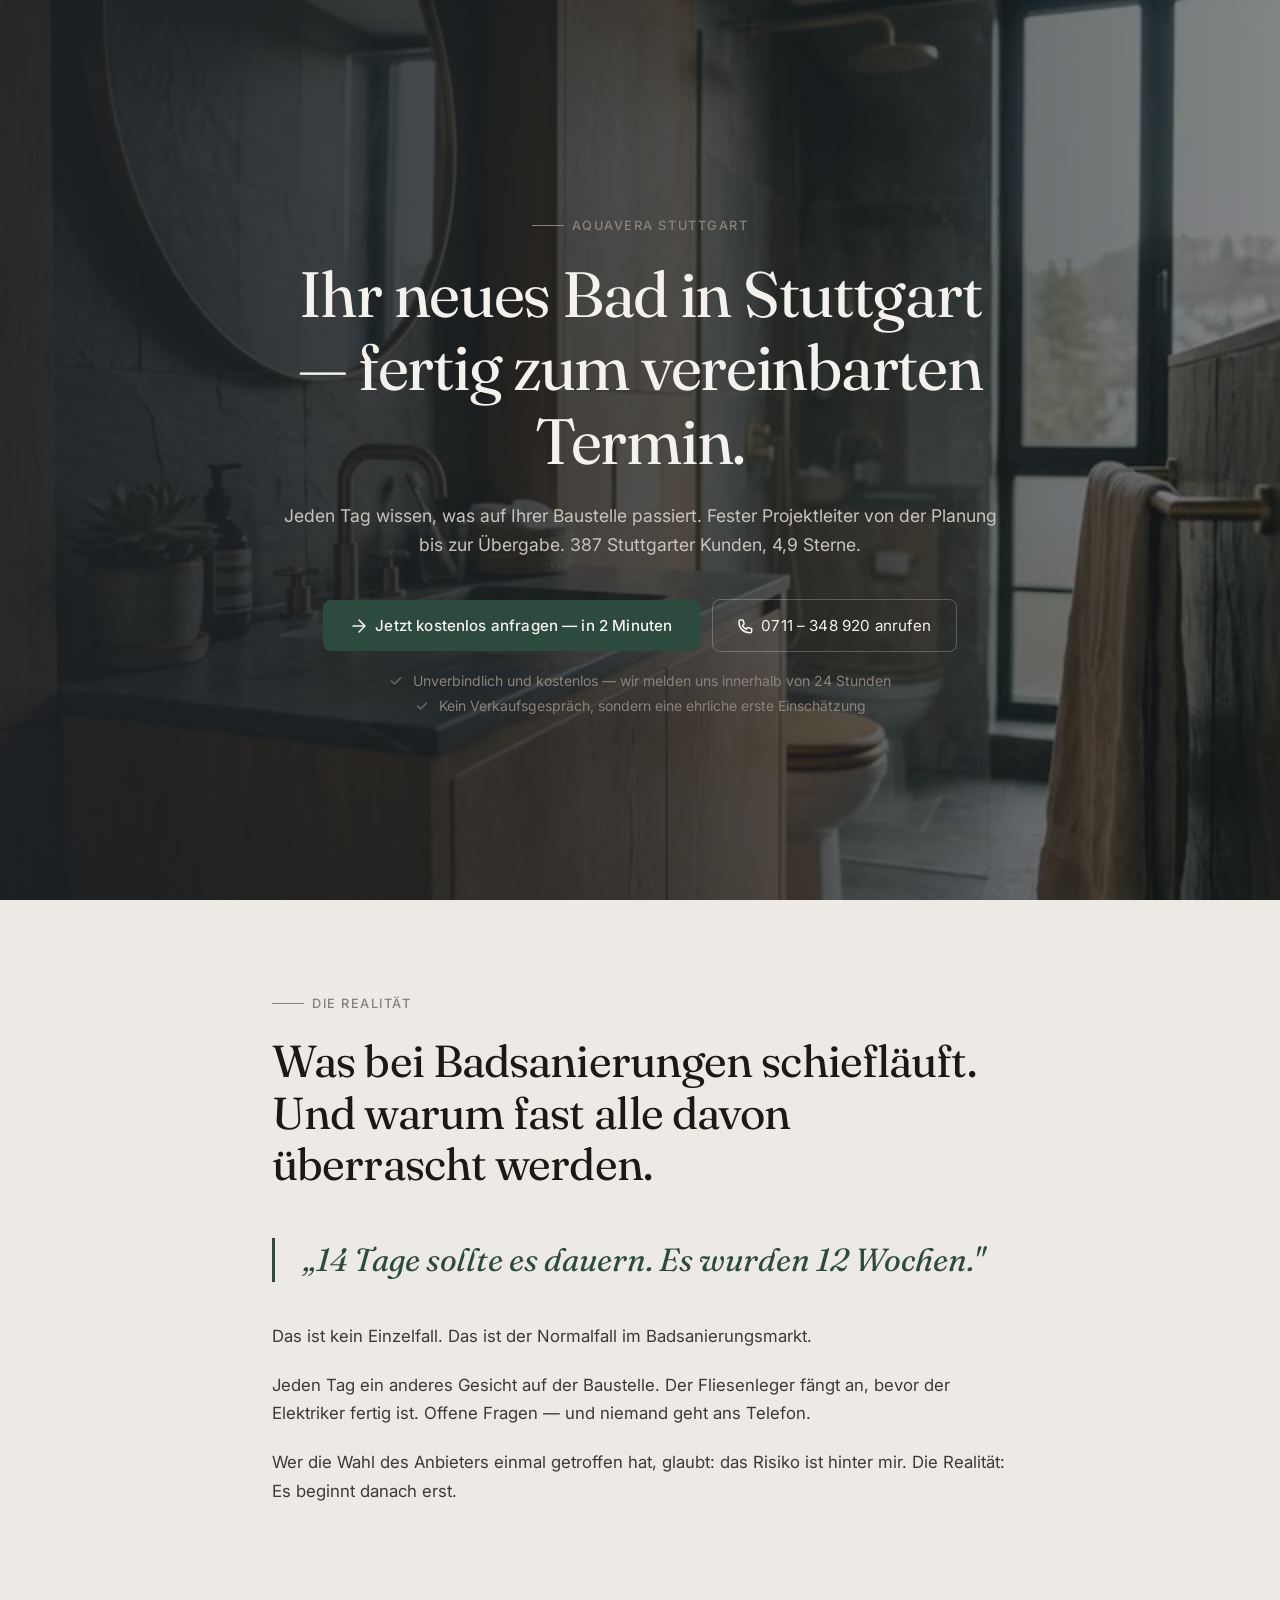
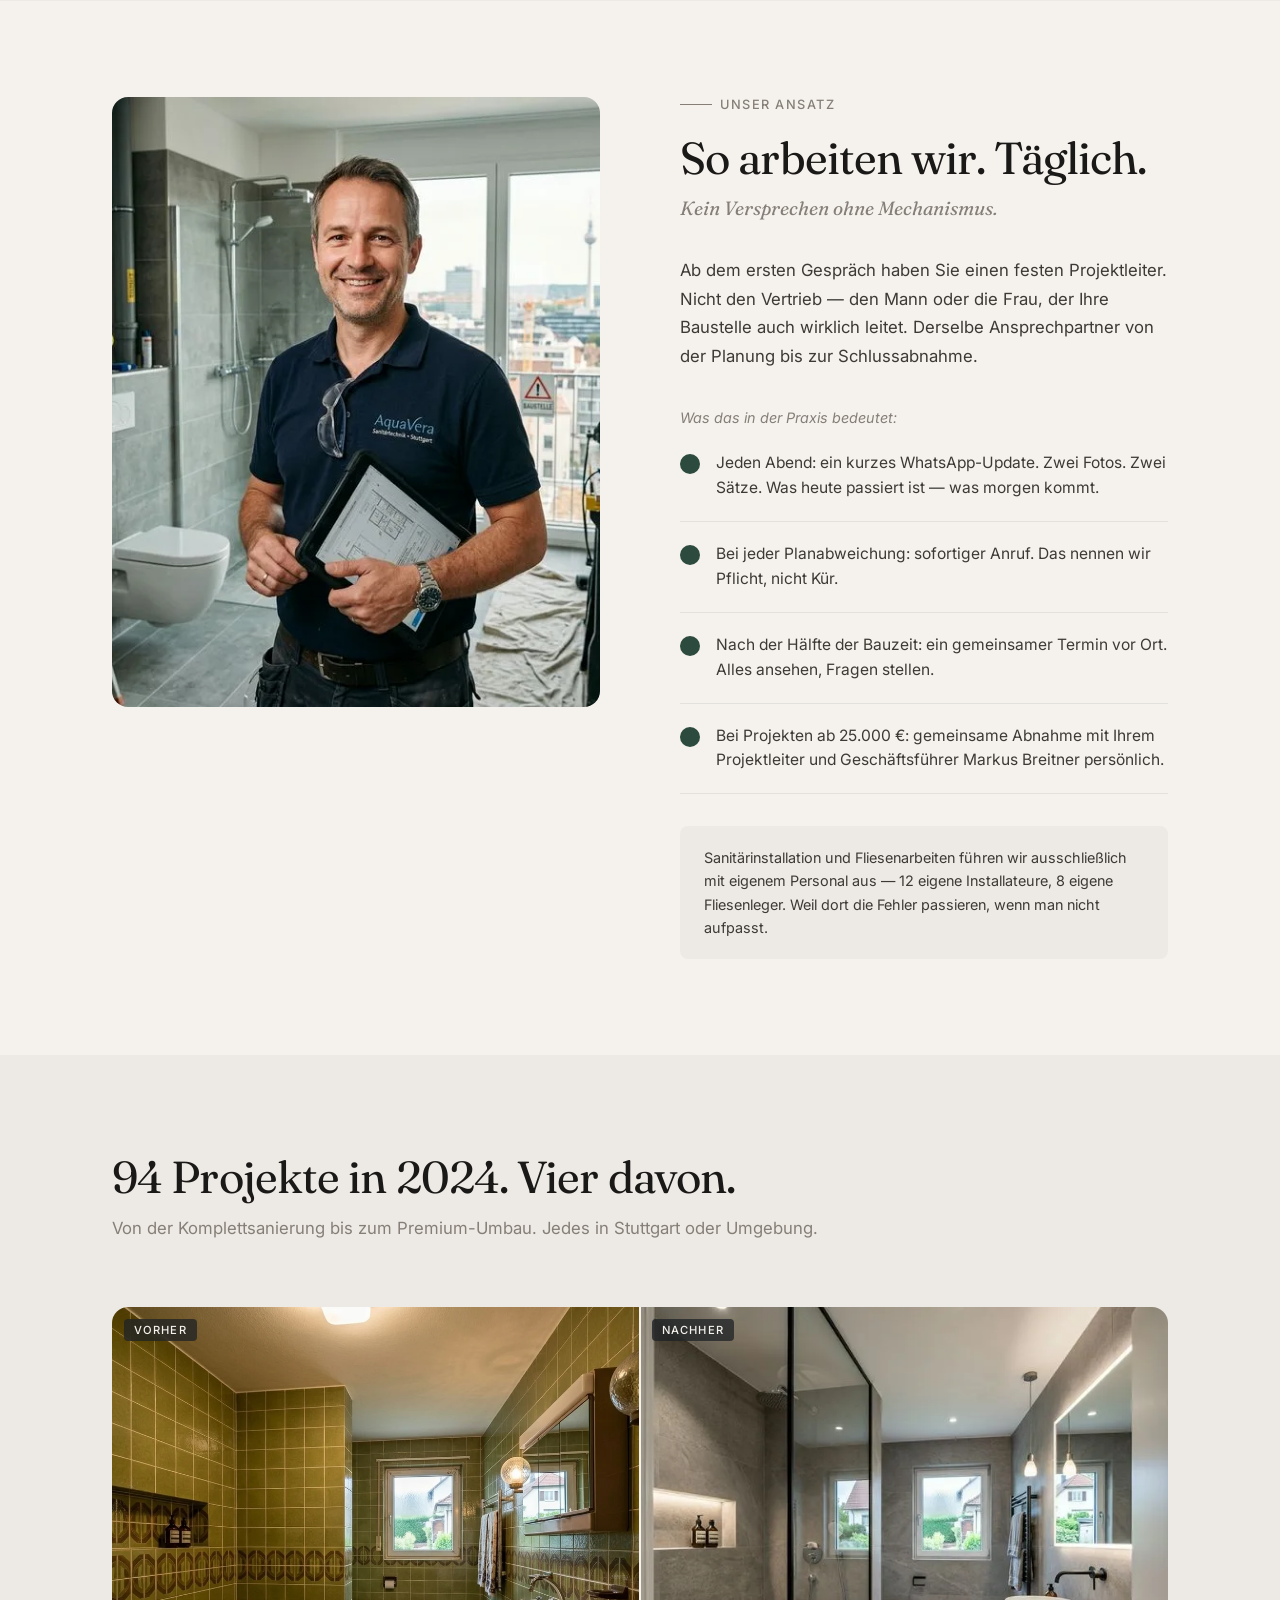
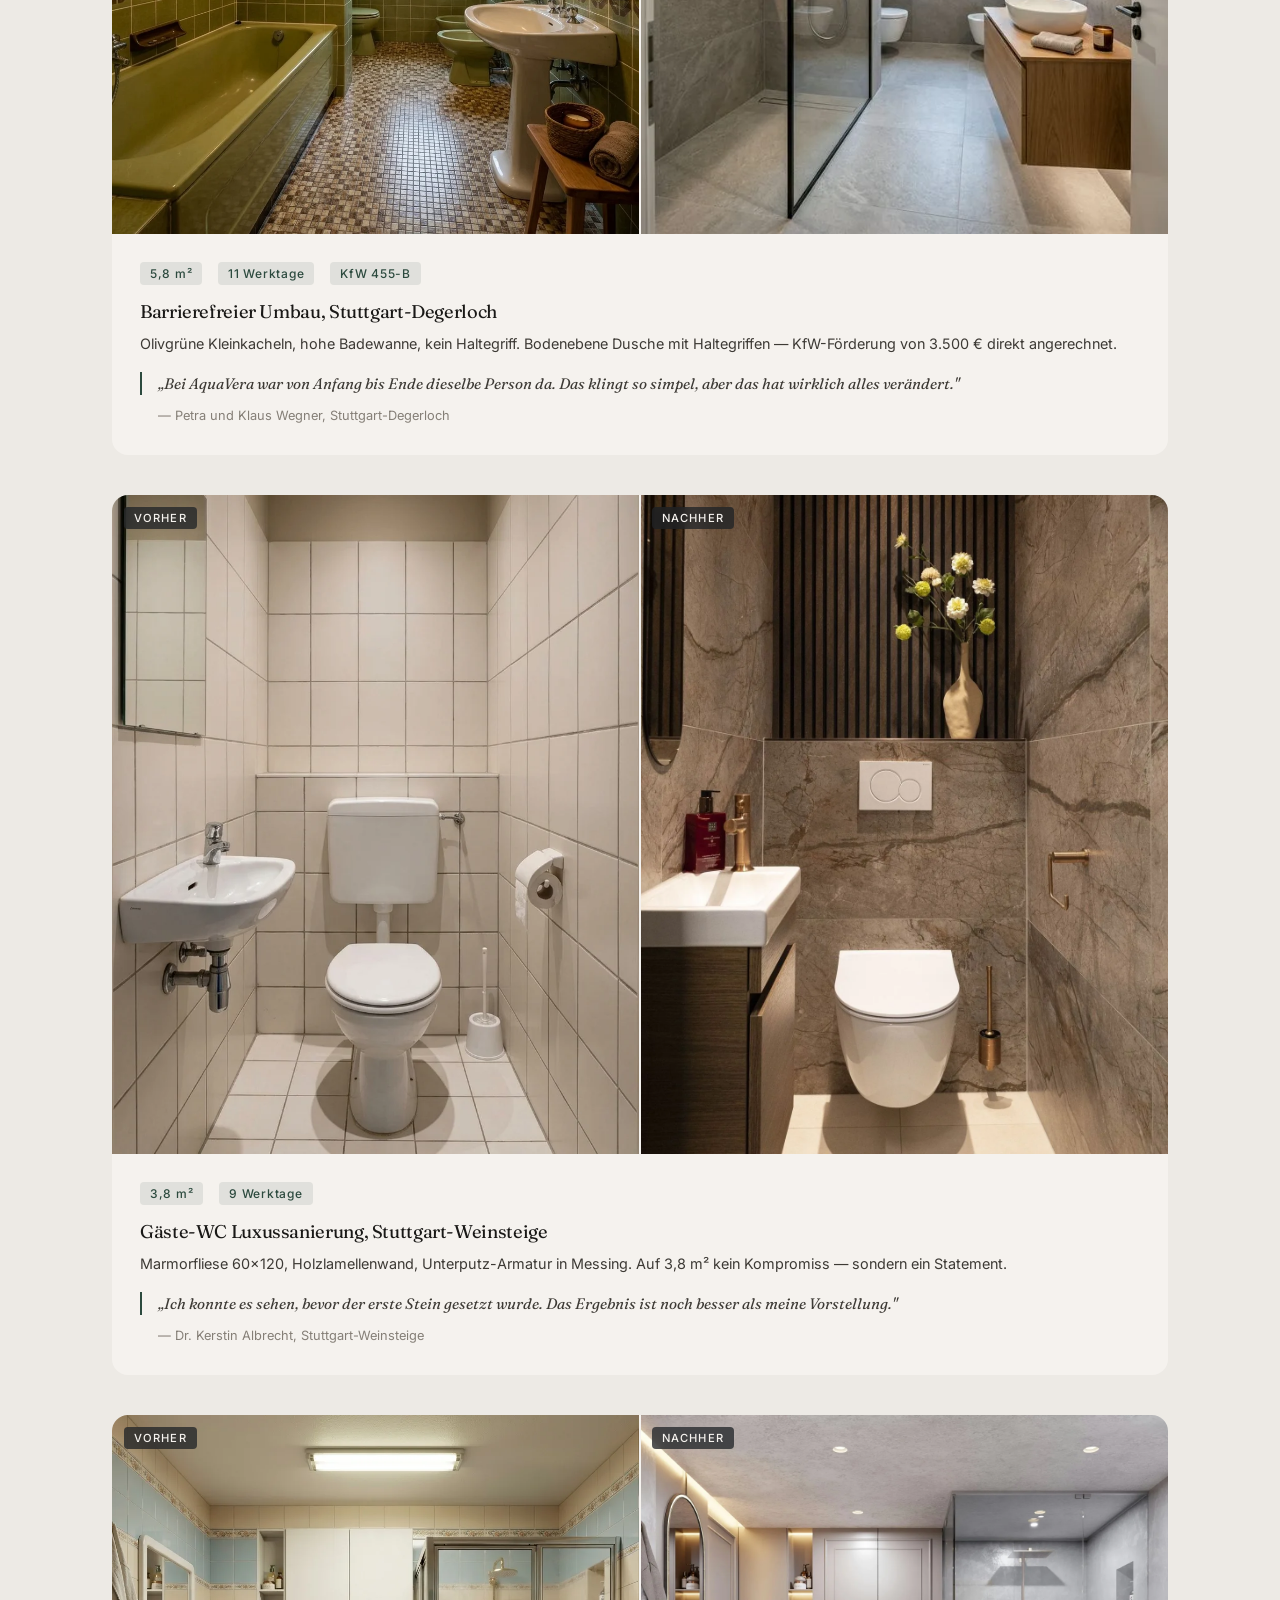
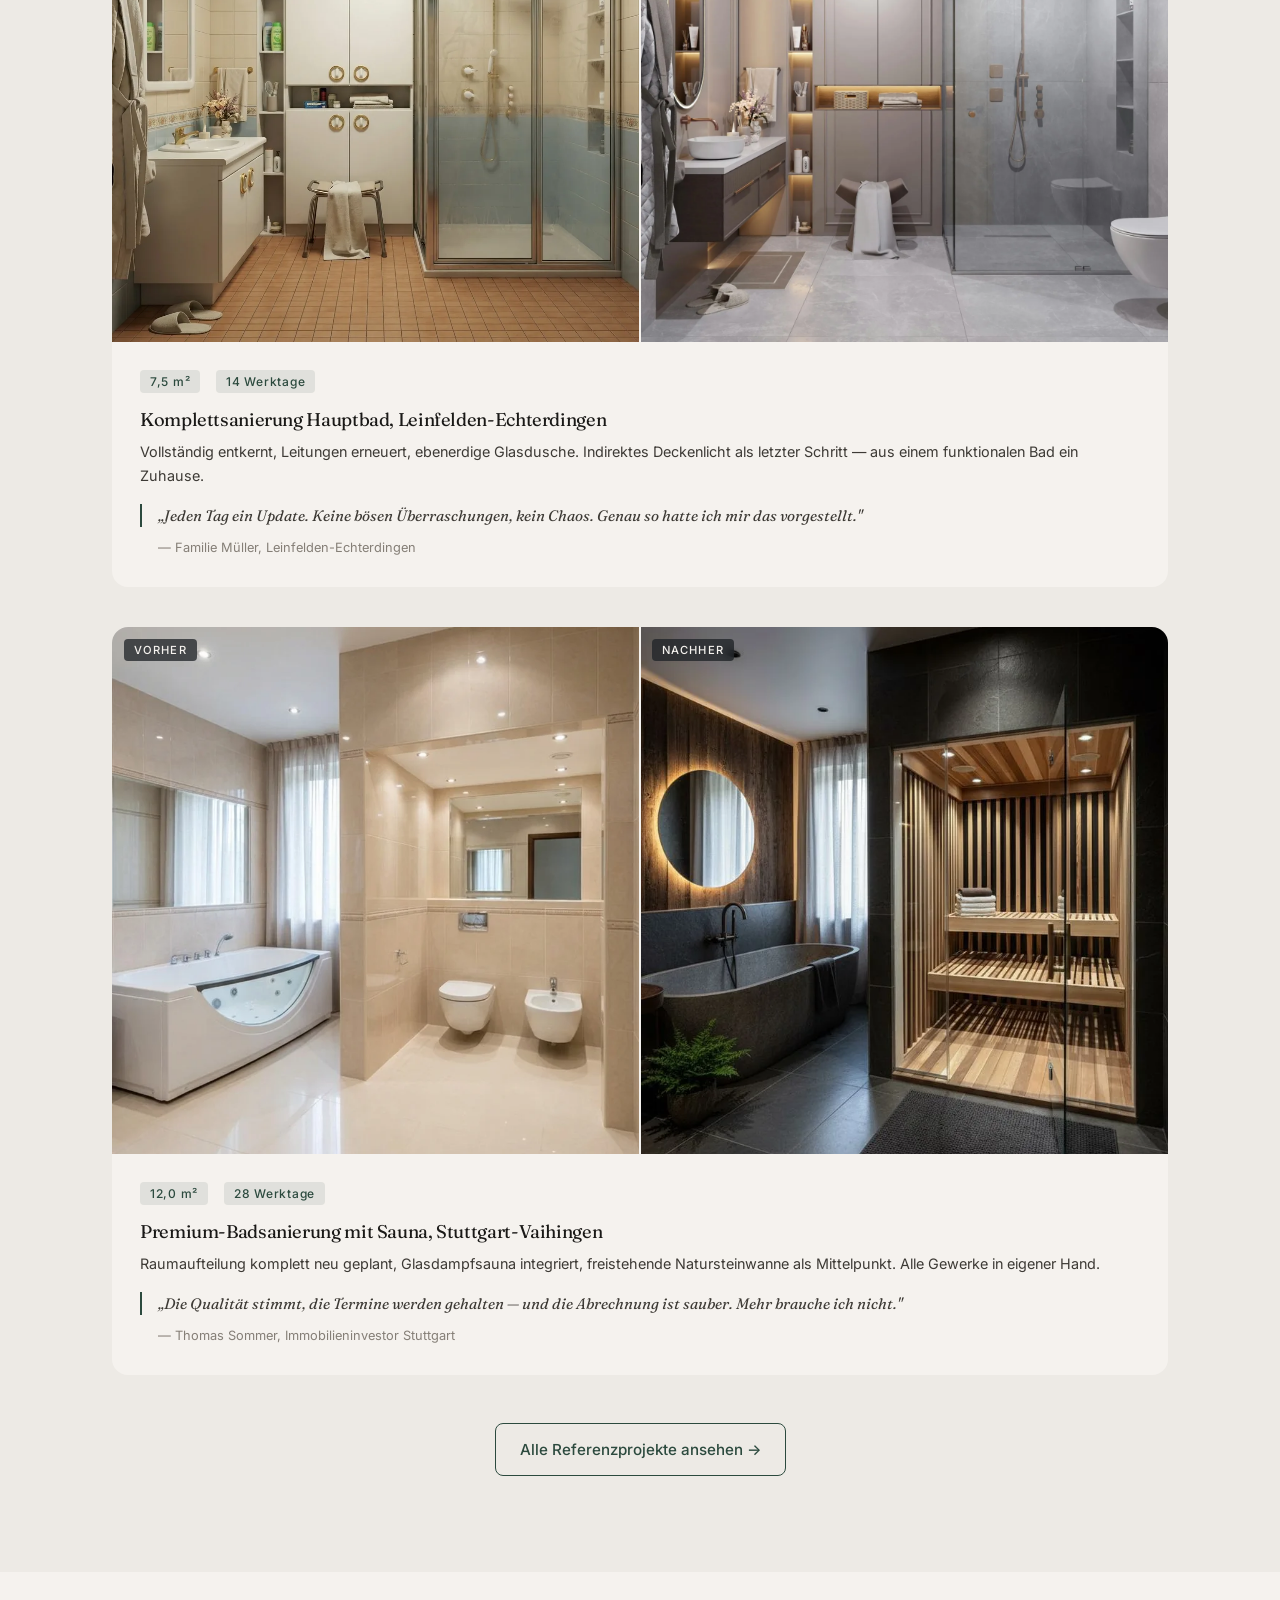
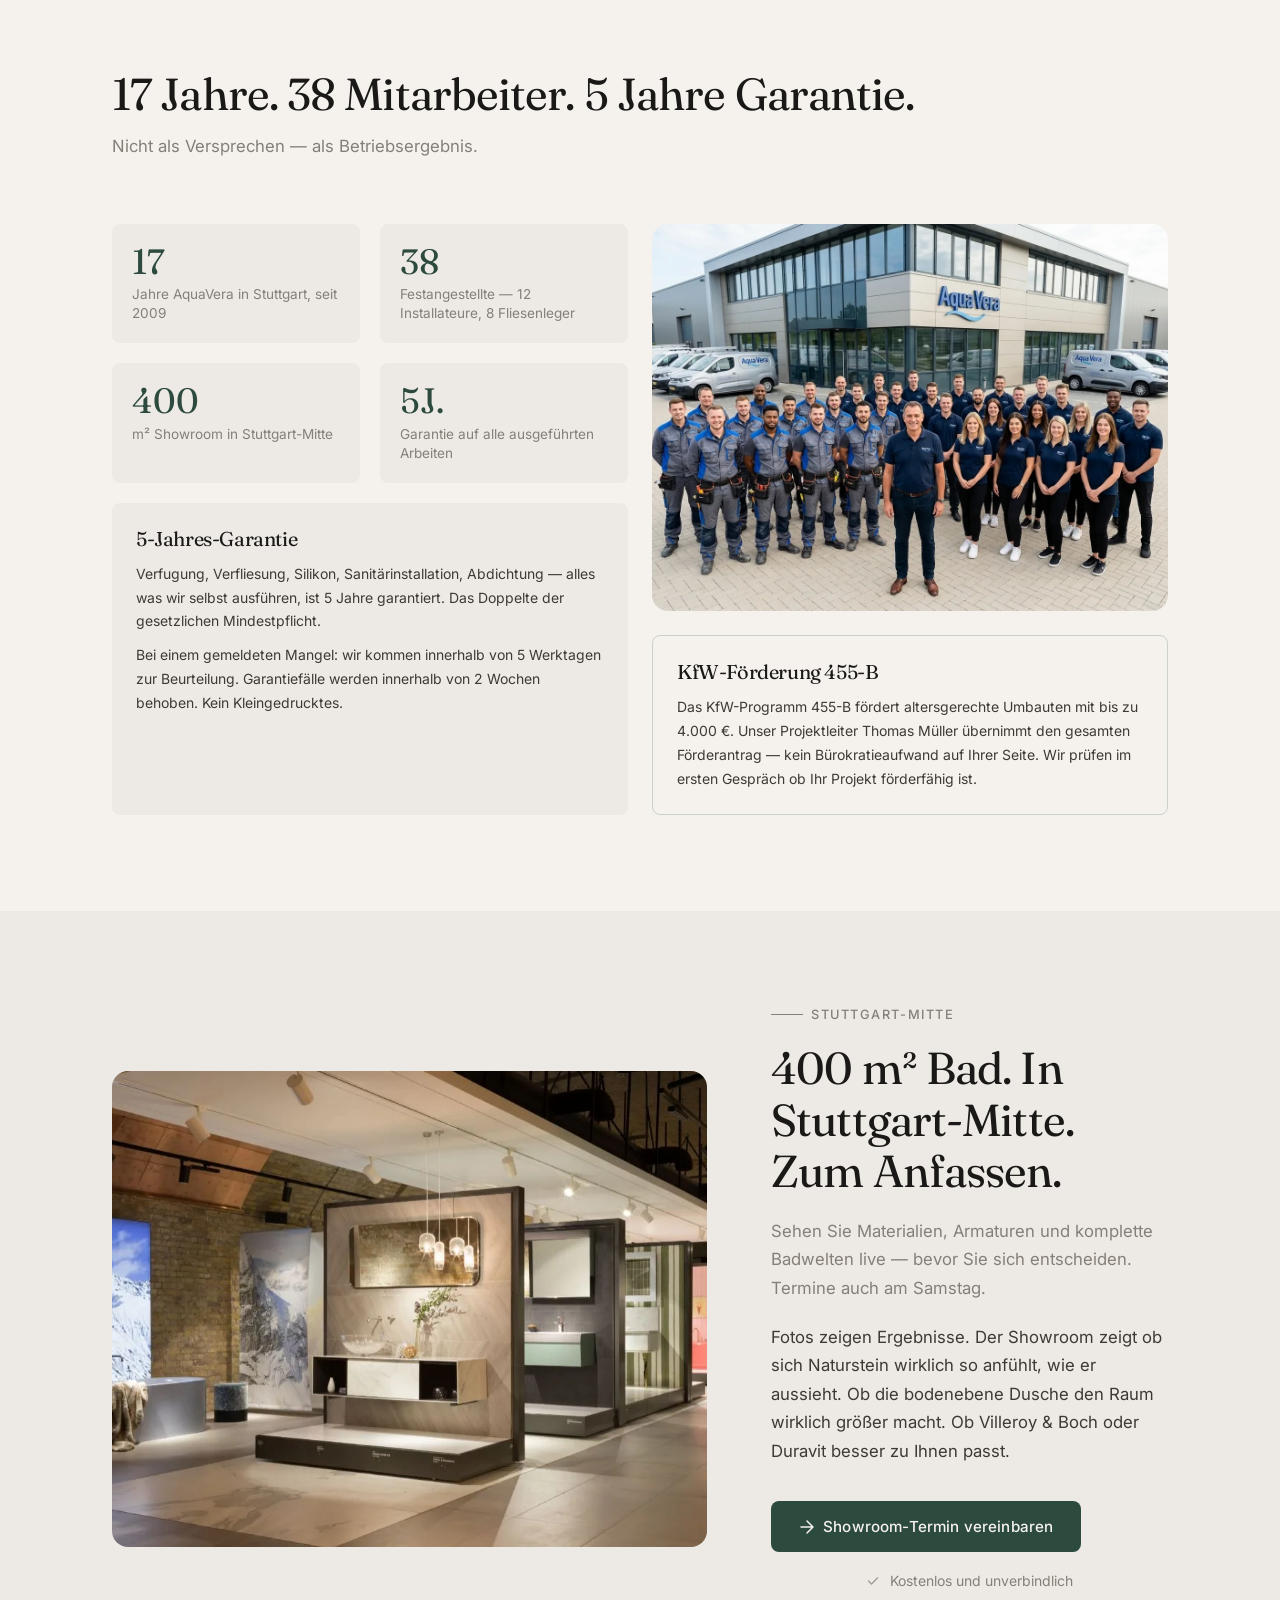
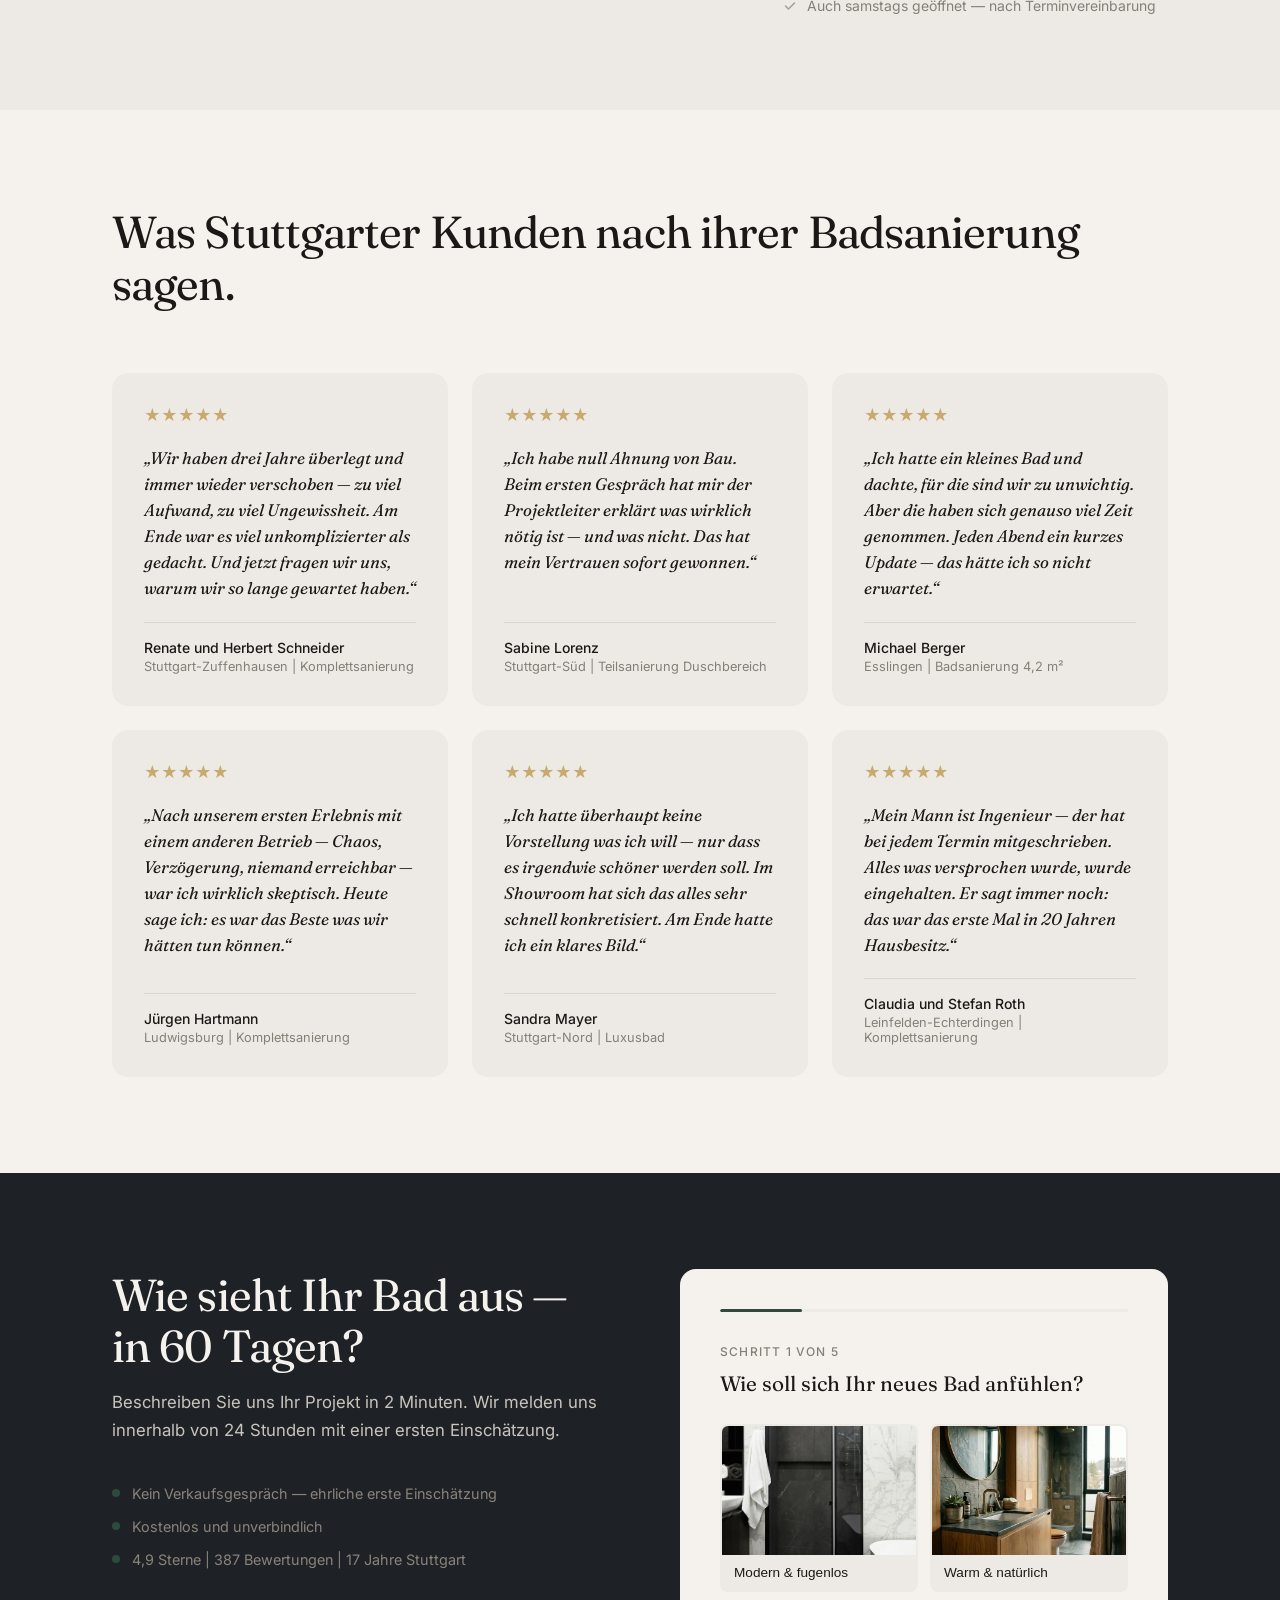
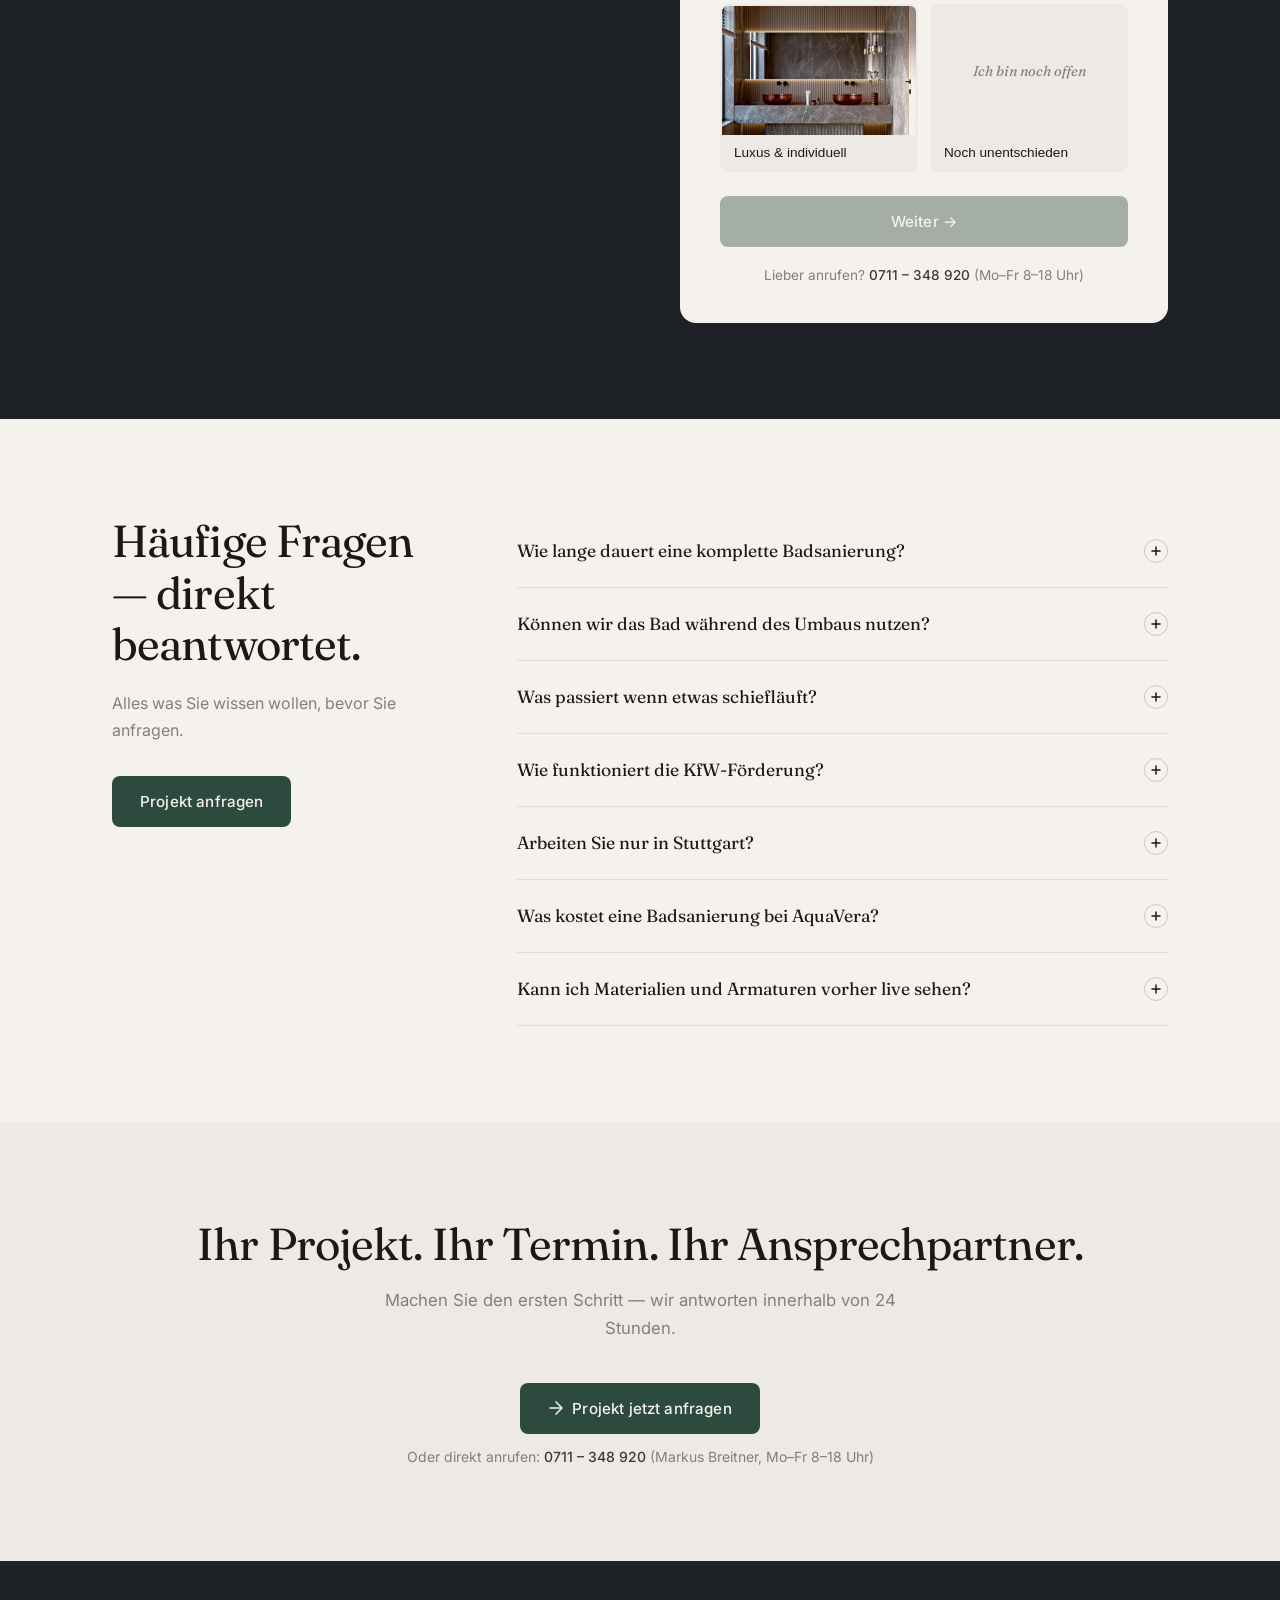
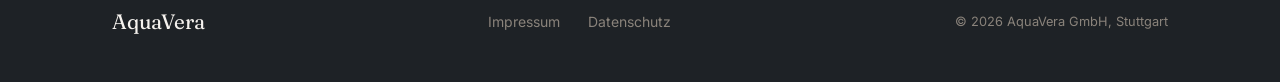
==== commit 8a499575: "Update image references to .webp" ====
--- a/index.html
+++ b/index.html
@@ -1302,7 +1302,7 @@
 <section class="hero" id="hero">
   <div class="hero-bg">
     <img
-      src="assets/hero.jpg"
+      src="assets/hero.webp"
       alt="Modernes, bewohntes Badezimmer mit warmem Holzschrank, Naturstein und Messingarmaturen — fertiggestellt von AquaVera Stuttgart."
       onerror="this.style.display='none'; this.nextElementSibling.style.display='block';"
     />
@@ -1361,11 +1361,11 @@
   <div class="container">
     <div class="answer-image fade-in">
       <img
-        src="assets/project-leader.jpg"
+        src="assets/project-leader.webp"
         alt="AquaVera-Projektleiter auf einer Badsanierungsbaustelle in Stuttgart — mit Bauplan und AquaVera-Polo, Stuttgarter Skyline im Hintergrund."
         onerror="this.style.display='none'; this.nextElementSibling.style.display='flex';"
       />
-      <div class="img-placeholder" style="display:none;">assets/project-leader.jpg</div>
+      <div class="img-placeholder" style="display:none;">assets/project-leader.webp</div>
     </div>
     <div class="answer-text">
       <div class="answer-eyebrow fade-in">Unser Ansatz</div>
@@ -1402,7 +1402,7 @@
           <img src="assets/project-1-before.webp" alt="Altes Badezimmer mit 70er-Jahre-Kacheln in Olivgrün vor der Sanierung."
             onerror="this.style.display='none'; this.nextElementSibling.style.display='flex';" />
           <div class="img-placeholder" style="display:none; aspect-ratio:4/3; border-radius:0;">Vorher</div>
-          <img src="assets/project-1-after.jpg" alt="Fertiggestellte Komplettsanierung — modernes Bad mit grauen Großformatfliesen."
+          <img src="assets/project-1-after.webp" alt="Fertiggestellte Komplettsanierung — modernes Bad mit grauen Großformatfliesen."
             onerror="this.style.display='none'; this.nextElementSibling.style.display='flex';" />
           <div class="img-placeholder" style="display:none; aspect-ratio:4/3; border-radius:0;">Nachher</div>
         </div>
@@ -1426,7 +1426,7 @@
           <img src="assets/project-2-before.webp" alt="Altes Gäste-WC mit beigen Kacheln vor der Luxussanierung."
             onerror="this.style.display='none'; this.nextElementSibling.style.display='flex';" />
           <div class="img-placeholder" style="display:none; aspect-ratio:4/3; border-radius:0;">Vorher</div>
-          <img src="assets/project-2-after.jpg" alt="Fertiggestellte Gäste-WC-Luxussanierung — Marmor, Holzlamellenwand, Goldarmatur."
+          <img src="assets/project-2-after.webp" alt="Fertiggestellte Gäste-WC-Luxussanierung — Marmor, Holzlamellenwand, Goldarmatur."
             onerror="this.style.display='none'; this.nextElementSibling.style.display='flex';" />
           <div class="img-placeholder" style="display:none; aspect-ratio:4/3; border-radius:0;">Nachher</div>
         </div>
@@ -1446,10 +1446,10 @@
         <div class="project-images">
           <span class="before-after-label">Vorher</span>
           <span class="before-after-label after-label">Nachher</span>
-          <img src="assets/project-3-before.png" alt="Altes Hauptbad aus den 90ern mit weißen Kleinkacheln."
+          <img src="assets/project-3-before.webp" alt="Altes Hauptbad aus den 90ern mit weißen Kleinkacheln."
             onerror="this.style.display='none'; this.nextElementSibling.style.display='flex';" />
           <div class="img-placeholder" style="display:none; aspect-ratio:4/3; border-radius:0;">Vorher</div>
-          <img src="assets/project-3-after.jpg" alt="Fertiggestelltes Hauptbad mit ebenerdiger Glasdusche und warmem indirektem Licht."
+          <img src="assets/project-3-after.webp" alt="Fertiggestelltes Hauptbad mit ebenerdiger Glasdusche und warmem indirektem Licht."
             onerror="this.style.display='none'; this.nextElementSibling.style.display='flex';" />
           <div class="img-placeholder" style="display:none; aspect-ratio:4/3; border-radius:0;">Nachher</div>
         </div>
@@ -1472,7 +1472,7 @@
           <img src="assets/project-4-before.webp" alt="Altes Privatbad aus den 2000ern mit Beigefliesen und Whirlpool-Badewanne."
             onerror="this.style.display='none'; this.nextElementSibling.style.display='flex';" />
           <div class="img-placeholder" style="display:none; aspect-ratio:4/3; border-radius:0;">Vorher</div>
-          <img src="assets/project-4-after.jpg" alt="Fertiggestelltes Premium-Bad mit freistehender Naturstein-Badewanne und Glasdampfsauna."
+          <img src="assets/project-4-after.webp" alt="Fertiggestelltes Premium-Bad mit freistehender Naturstein-Badewanne und Glasdampfsauna."
             onerror="this.style.display='none'; this.nextElementSibling.style.display='flex';" />
           <div class="img-placeholder" style="display:none; aspect-ratio:4/3; border-radius:0;">Nachher</div>
         </div>
@@ -1533,11 +1533,11 @@
       <div class="trust-right">
         <div class="trust-team fade-in">
           <img
-            src="assets/team.png"
+            src="assets/team.webp"
             alt="Das AquaVera-Team: 38 Mitarbeiter vor dem Firmengebäude in Stuttgart."
             onerror="this.style.display='none'; this.nextElementSibling.style.display='flex';"
           />
-          <div class="img-placeholder" style="display:none;">assets/team.png</div>
+          <div class="img-placeholder" style="display:none;">assets/team.webp</div>
         </div>
         <div class="trust-kfw fade-in">
           <h3>KfW-Förderung 455-B</h3>
@@ -1555,11 +1555,11 @@
   <div class="container">
     <div class="showroom-image fade-in">
       <img
-        src="assets/showroom-aquavera.jpg"
+        src="assets/showroom-aquavera.webp"
         alt="Der AquaVera Showroom in Stuttgart — verschiedene Badwelten zum Anfassen."
         onerror="this.style.display='none'; this.nextElementSibling.style.display='flex';"
       />
-      <div class="img-placeholder" style="display:none;">assets/showroom-aquavera.jpg</div>
+      <div class="img-placeholder" style="display:none;">assets/showroom-aquavera.webp</div>
     </div>
     <div class="showroom-content">
       <div class="showroom-eyebrow fade-in">Stuttgart-Mitte</div>
@@ -1678,19 +1678,19 @@
         <div class="form-step-title">Wie soll sich Ihr neues Bad anfühlen?</div>
         <div class="style-tiles">
           <button class="style-tile" data-value="modern">
-            <img src="assets/shower-modern.jpg" alt="Elegante, bodenebene Dusche mit schwarz-weißem Marmor — modern und fugenlos."
+            <img src="assets/shower-modern.webp" alt="Elegante, bodenebene Dusche mit schwarz-weißem Marmor — modern und fugenlos."
               onerror="this.style.display='none'; this.nextElementSibling.style.display='flex';" />
             <div class="img-placeholder" style="display:none; aspect-ratio:3/2; border-radius:0;">Bild</div>
             <div class="style-tile-label">Modern &amp; fugenlos</div>
           </button>
           <button class="style-tile" data-value="natuerlich">
-            <img src="assets/hero.jpg" alt="Bad mit warmem Holzschrank, Naturstein und Messingarmaturen."
+            <img src="assets/hero.webp" alt="Bad mit warmem Holzschrank, Naturstein und Messingarmaturen."
               onerror="this.style.display='none'; this.nextElementSibling.style.display='flex';" />
             <div class="img-placeholder" style="display:none; aspect-ratio:3/2; border-radius:0;">Bild</div>
             <div class="style-tile-label">Warm &amp; natürlich</div>
           </button>
           <button class="style-tile" data-value="luxus">
-            <img src="assets/bathroom-modern.jpg" alt="Premium-Doppelwaschtisch mit Marmor und indirekter Beleuchtung."
+            <img src="assets/bathroom-modern.webp" alt="Premium-Doppelwaschtisch mit Marmor und indirekter Beleuchtung."
               onerror="this.style.display='none'; this.nextElementSibling.style.display='flex';" />
             <div class="img-placeholder" style="display:none; aspect-ratio:3/2; border-radius:0;">Bild</div>
             <div class="style-tile-label">Luxus &amp; individuell</div>
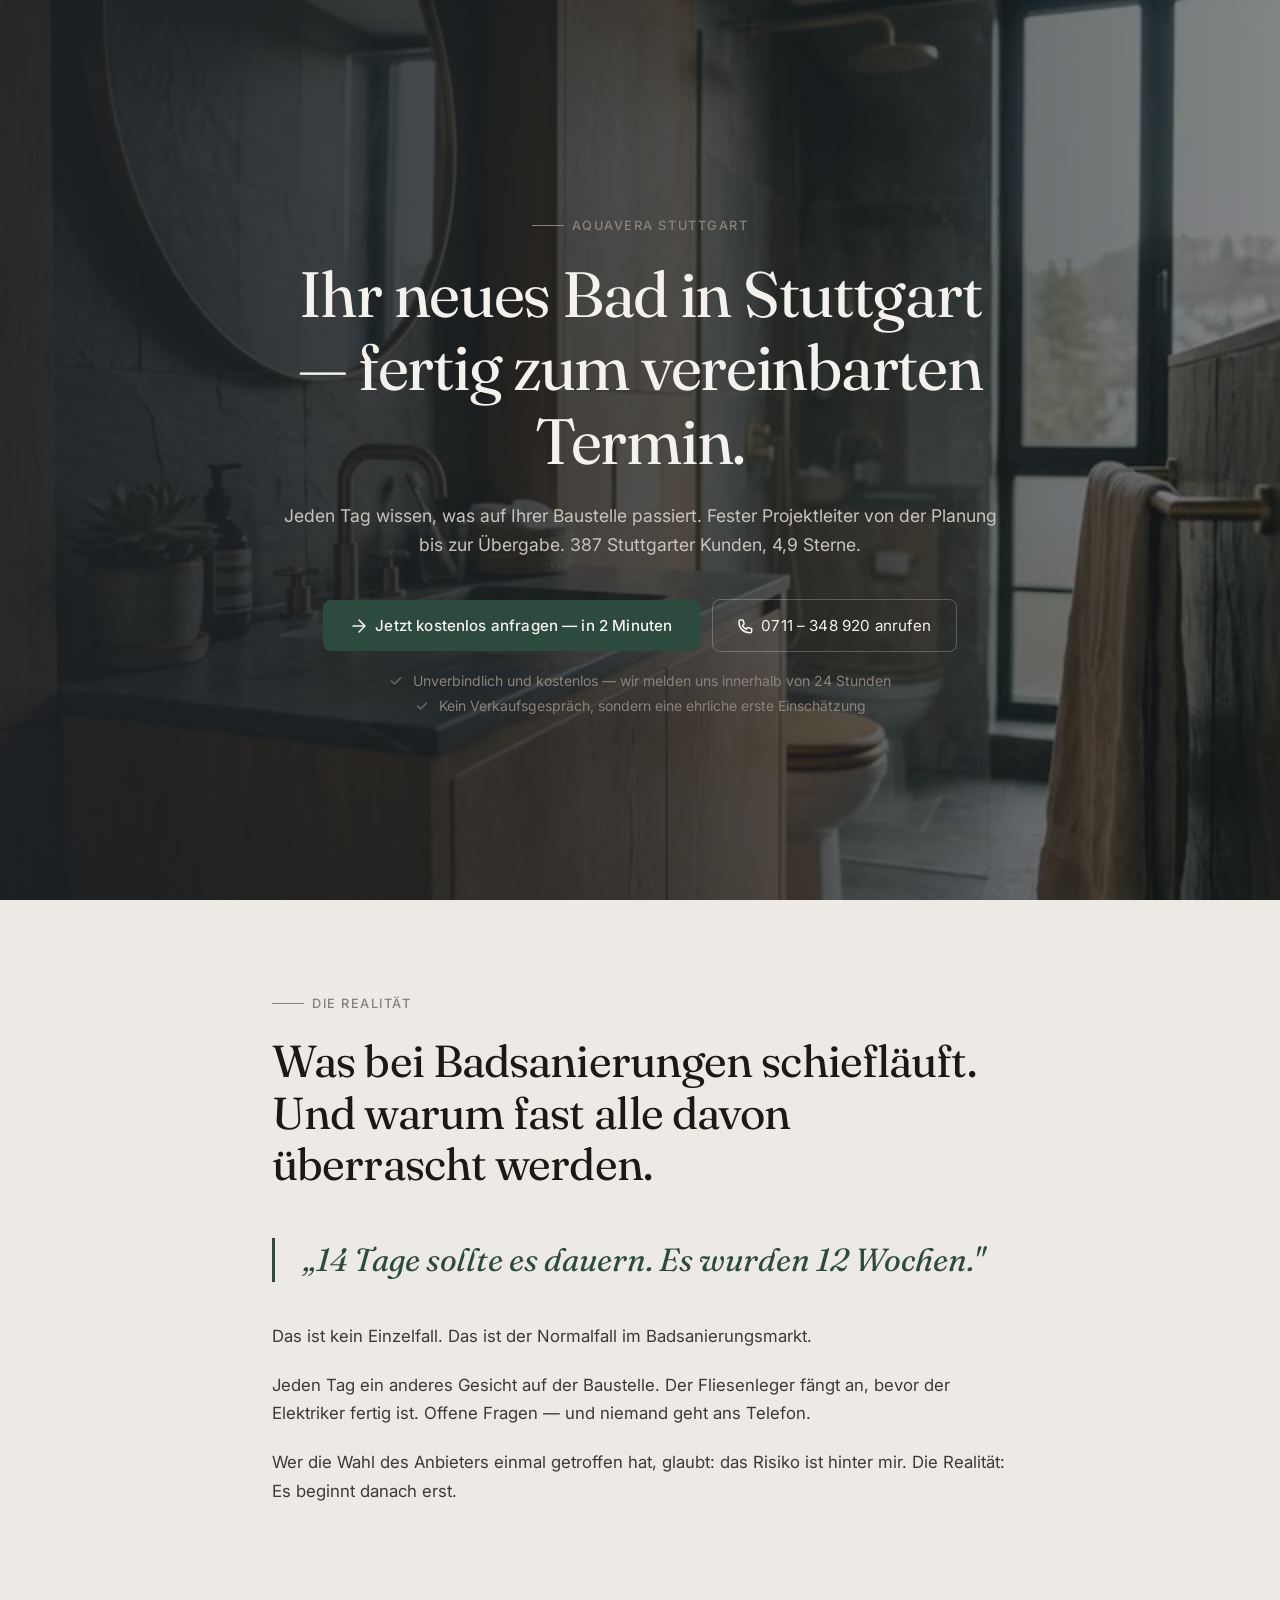
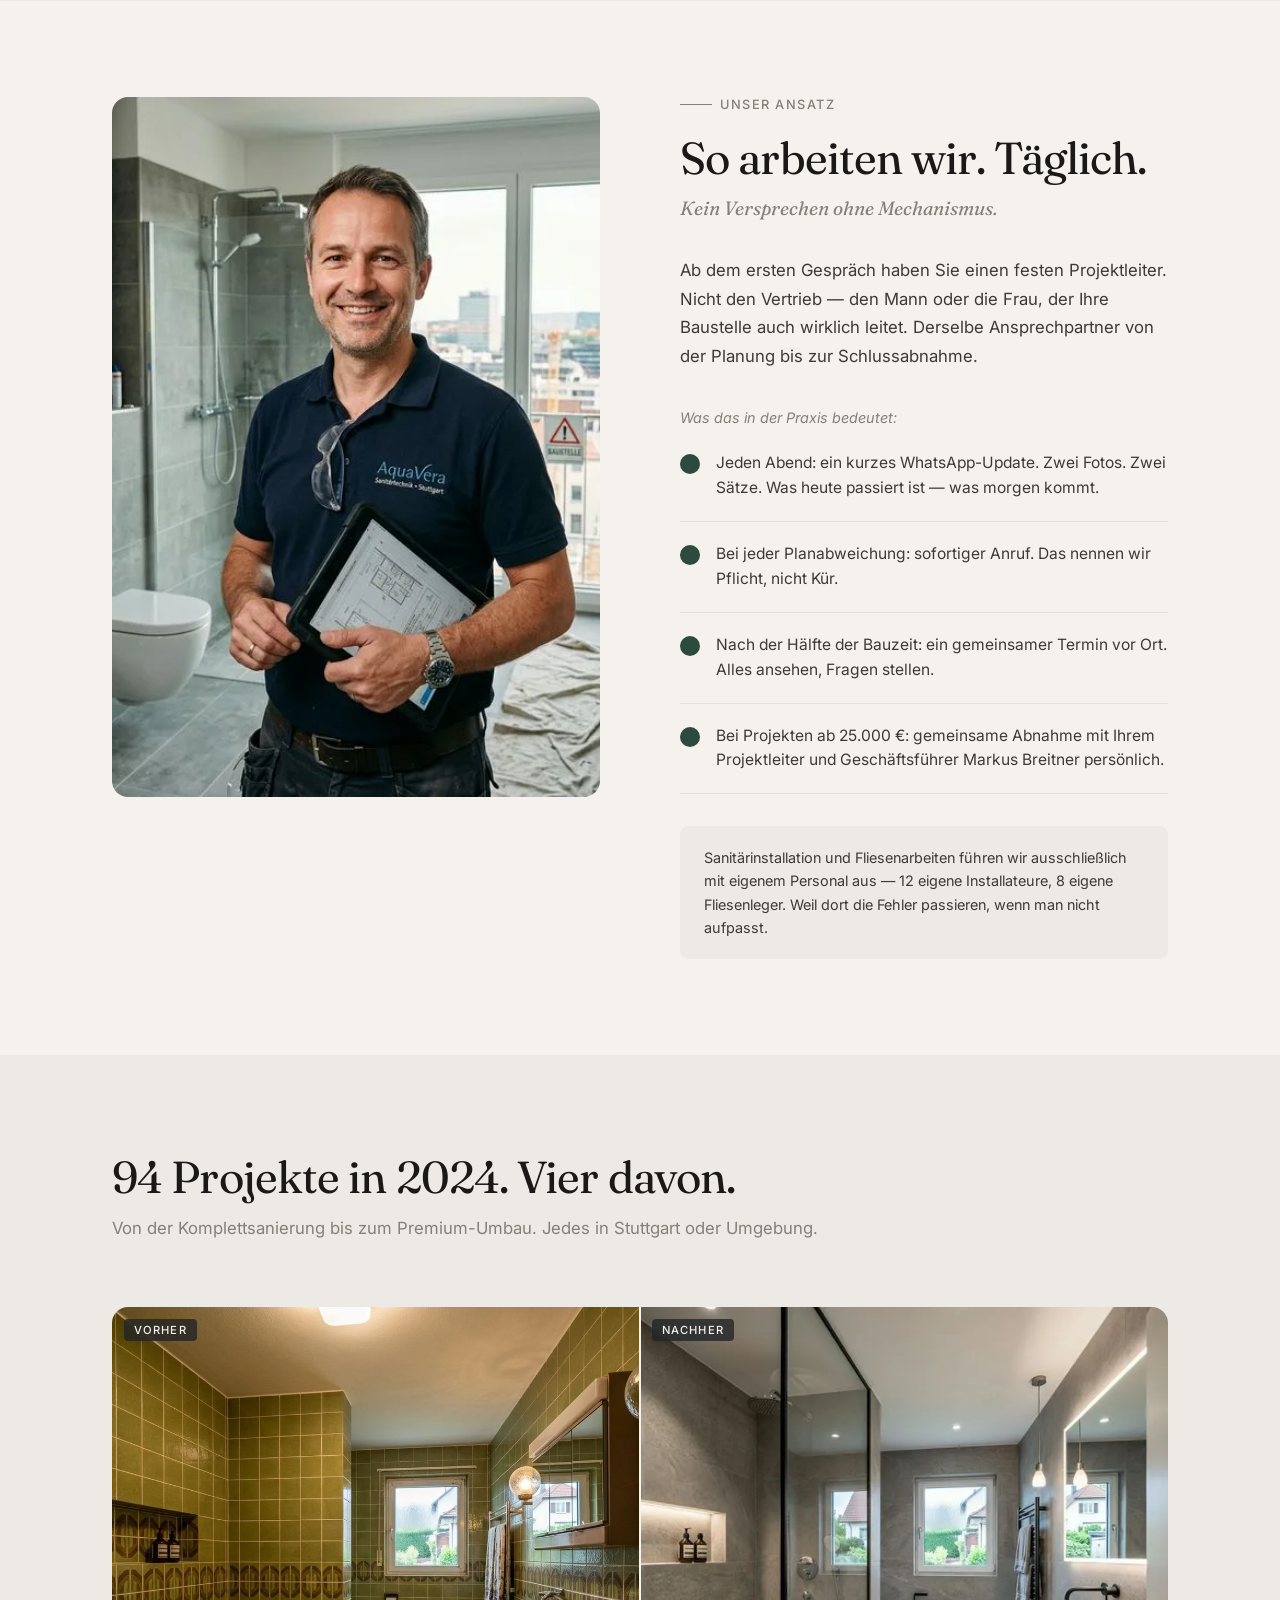
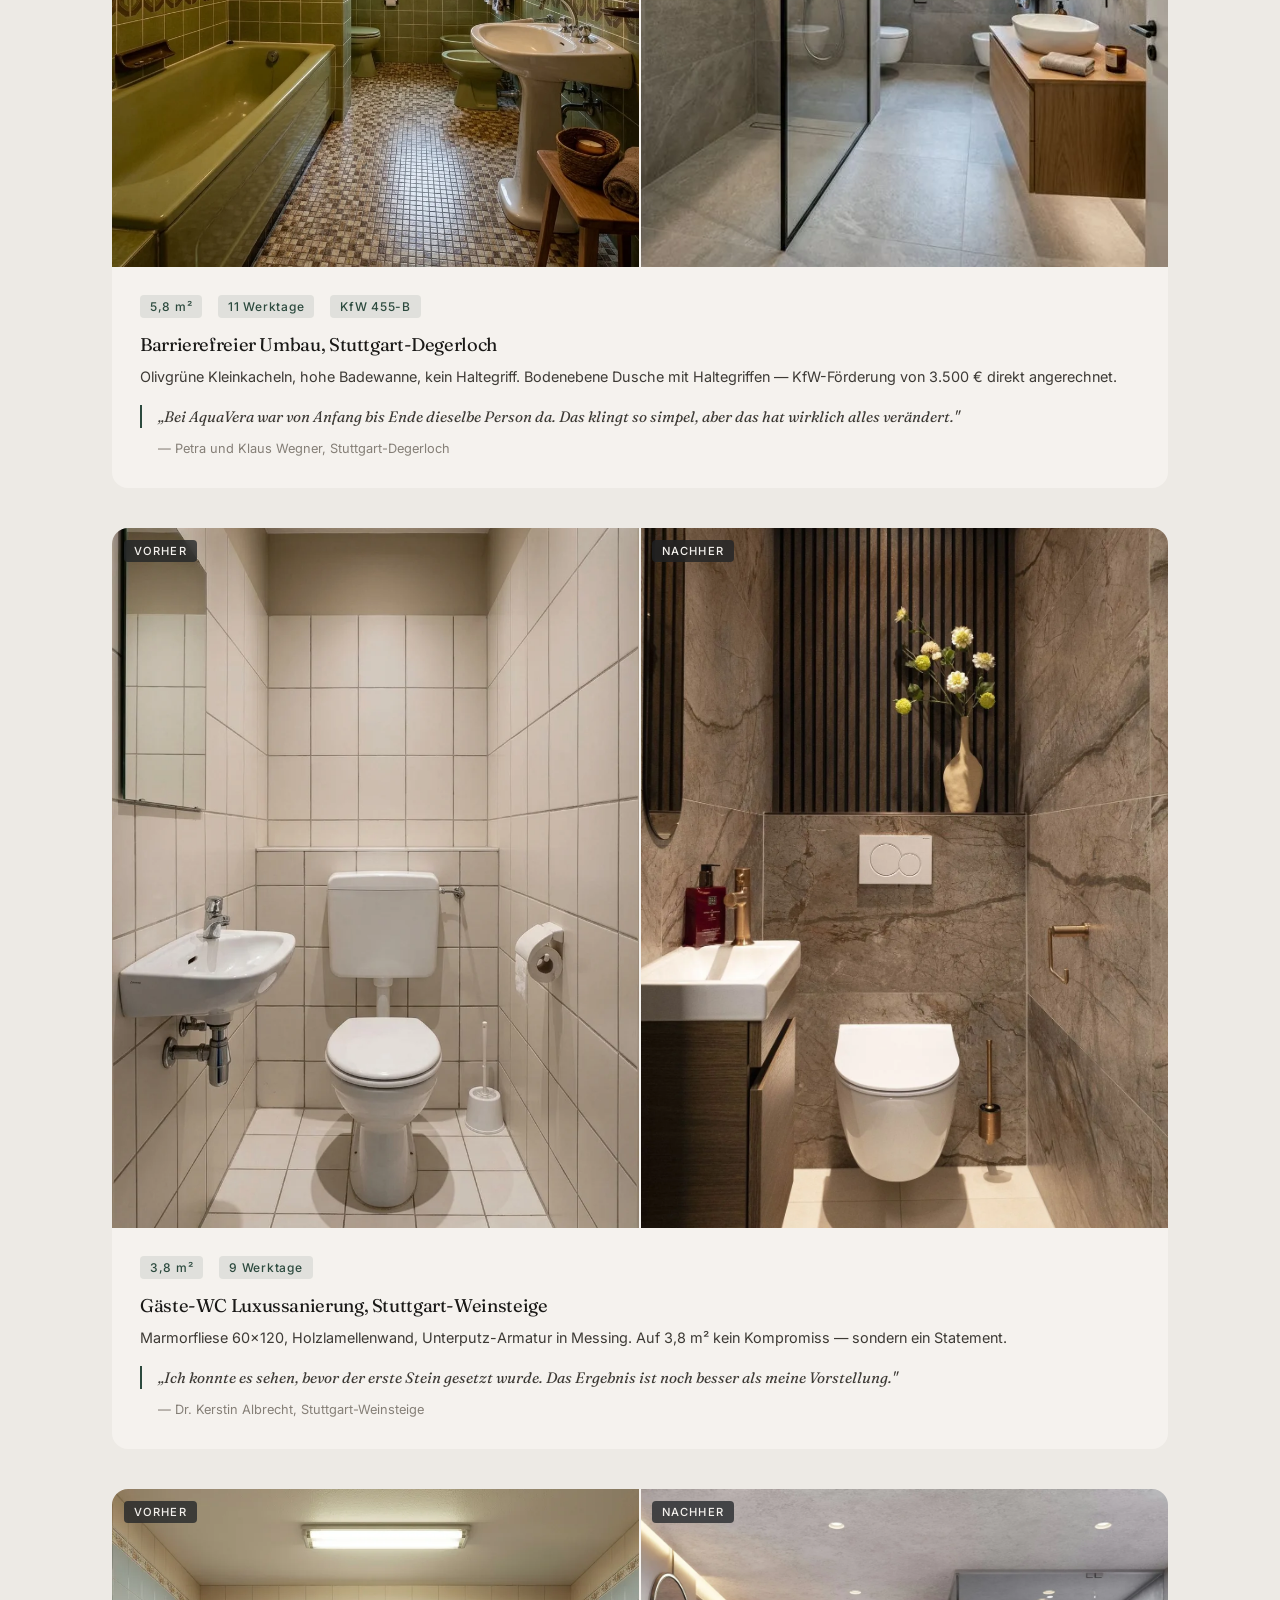
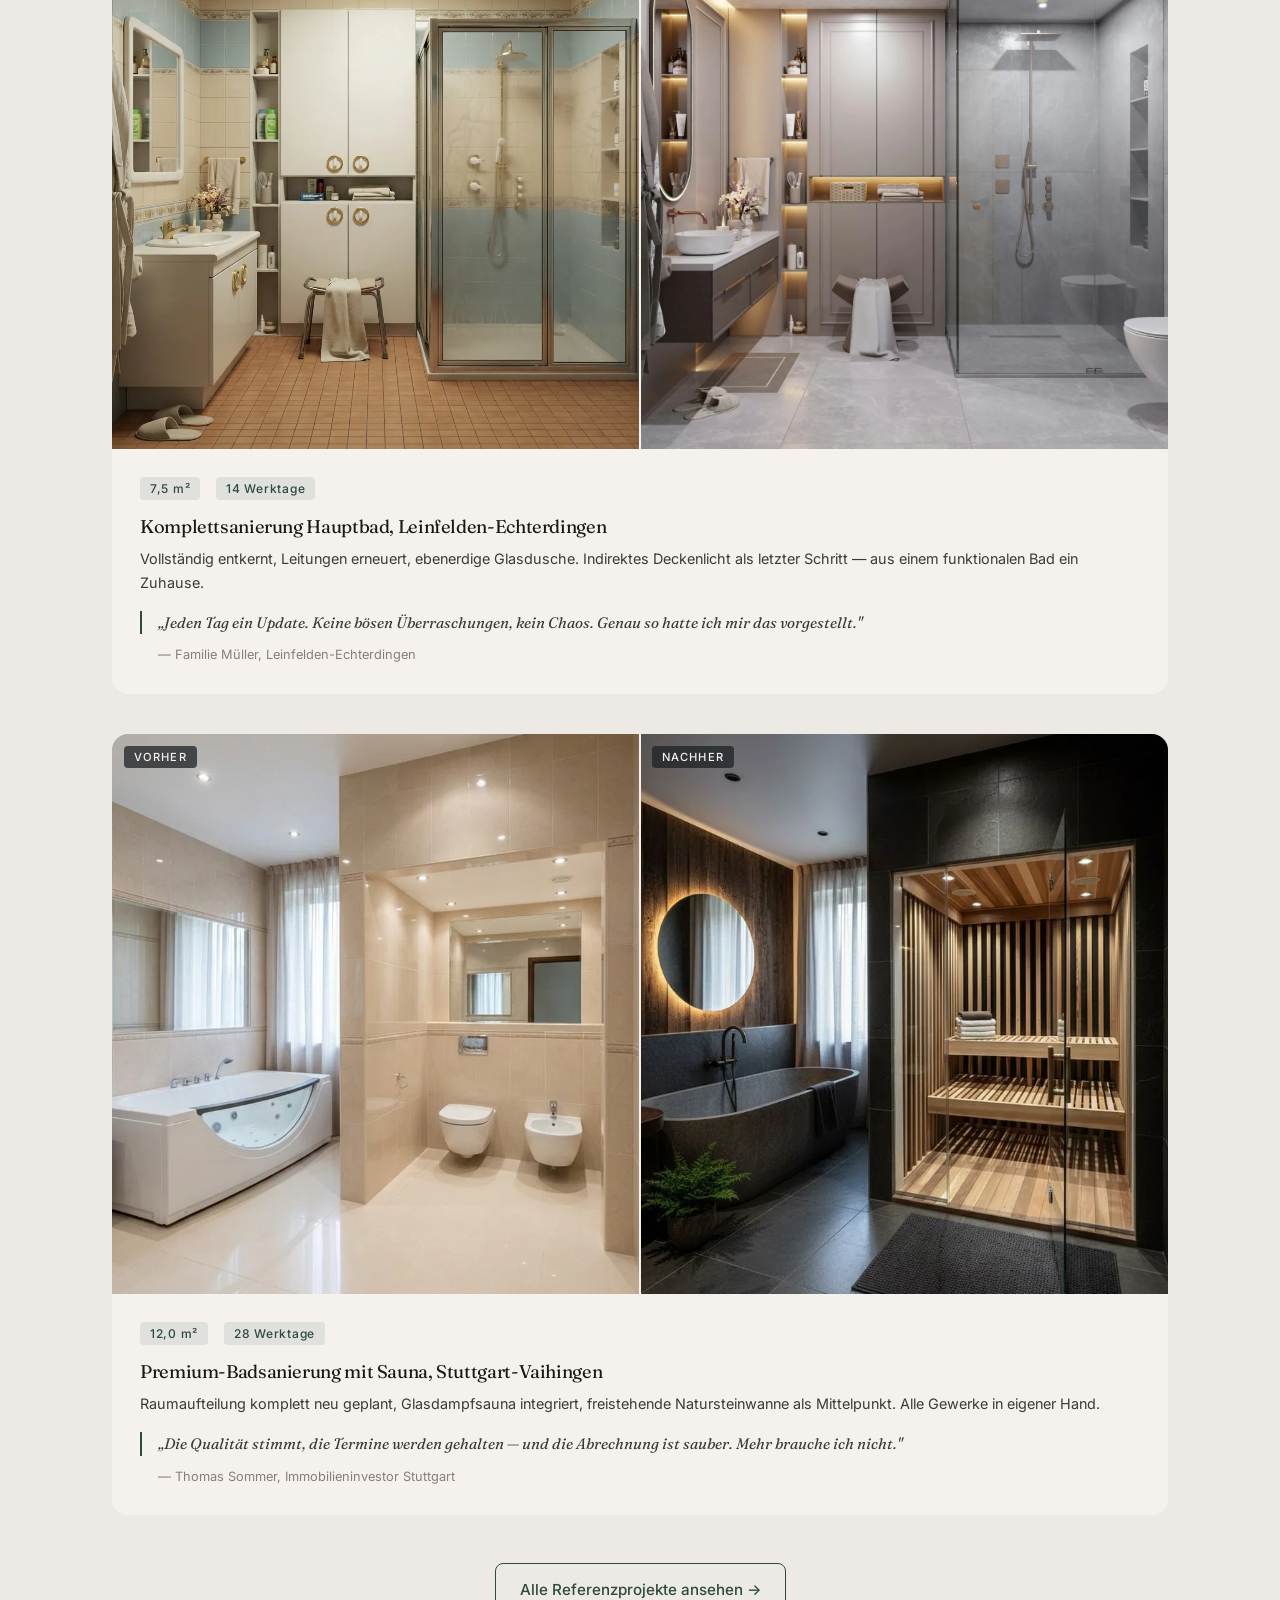
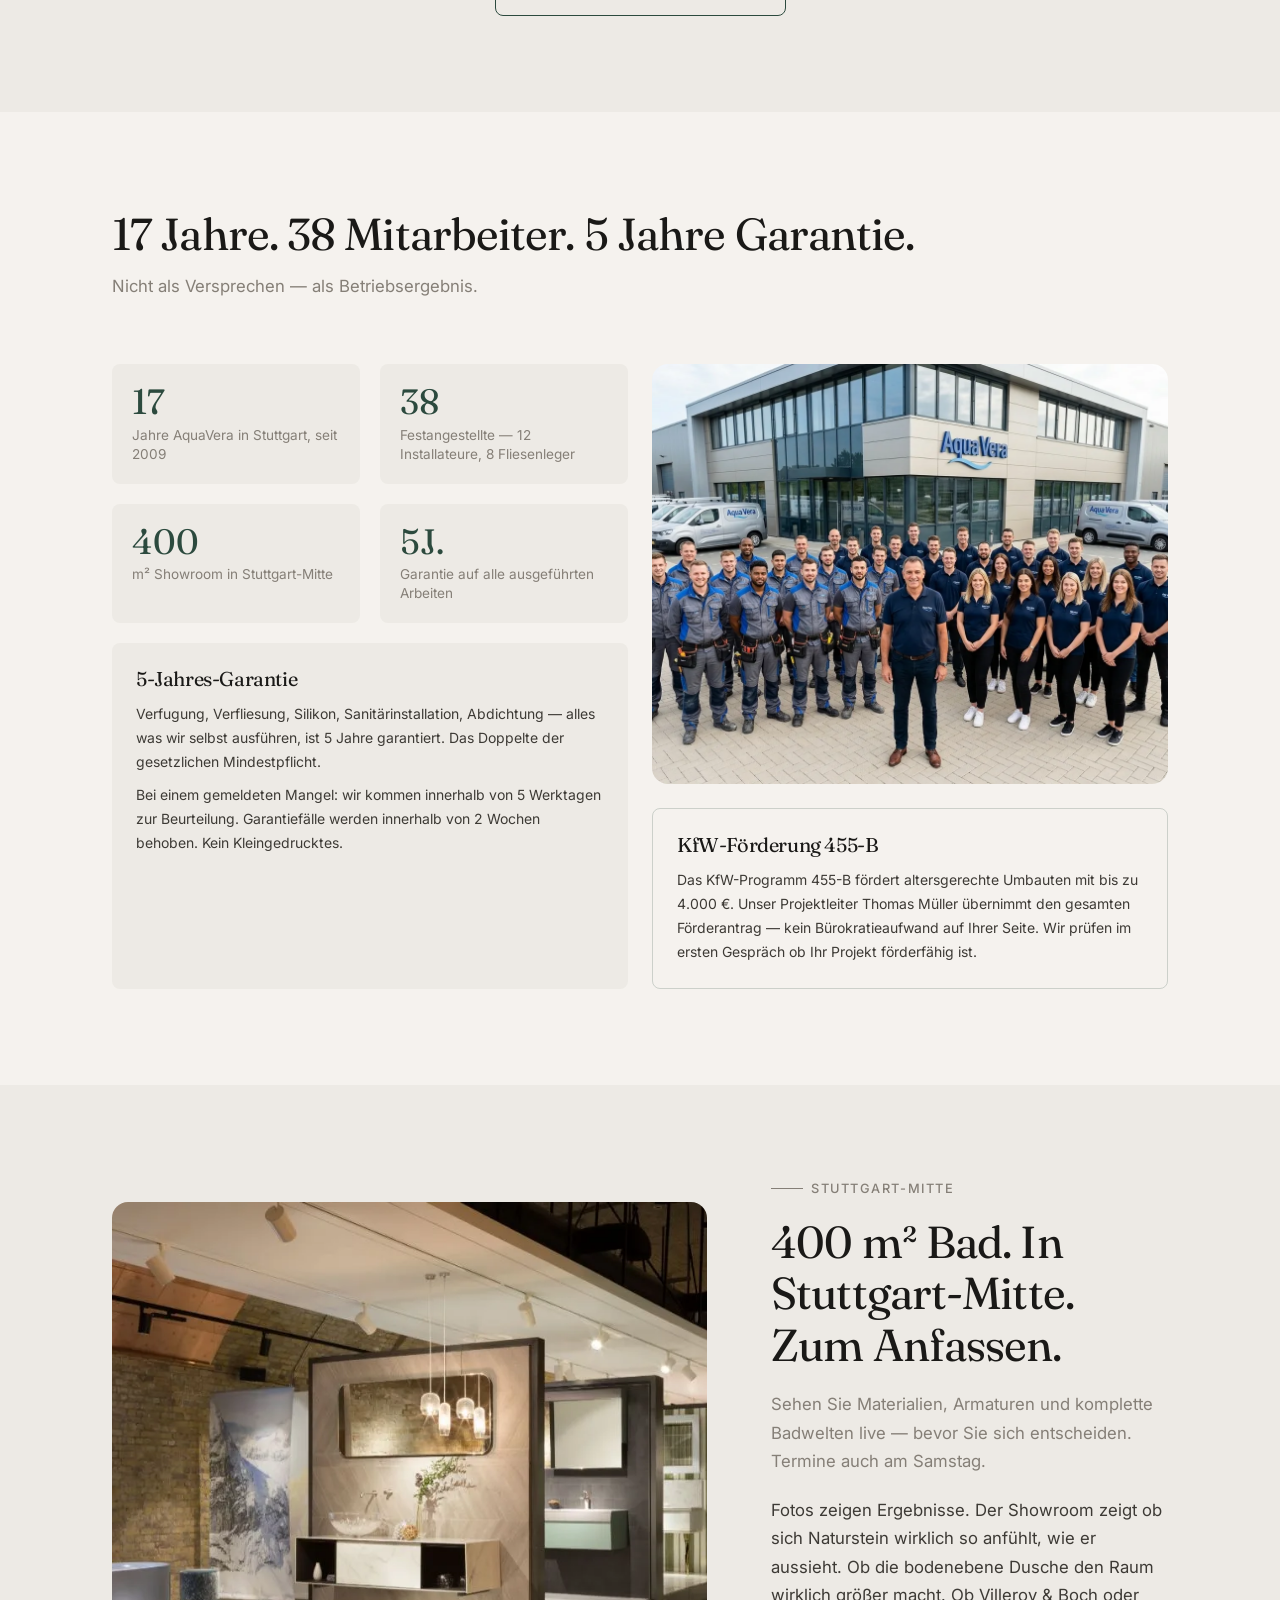
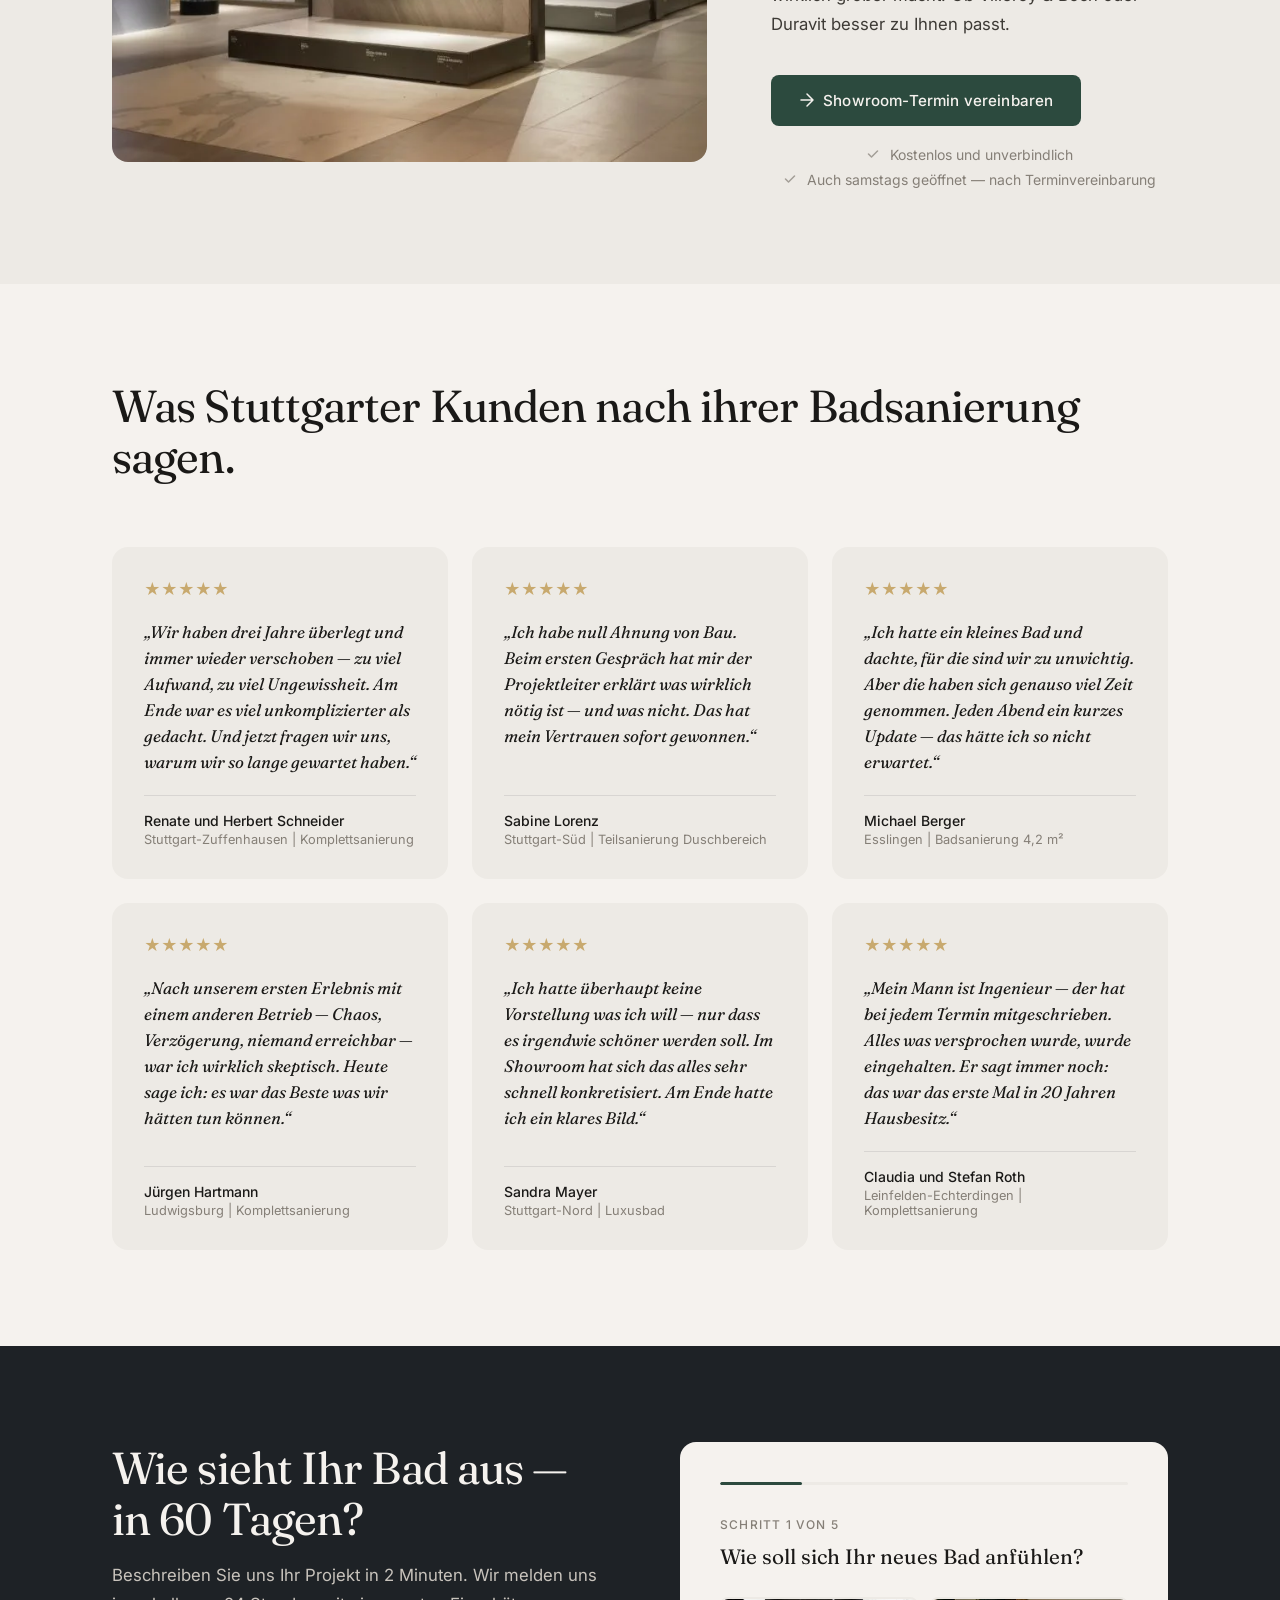
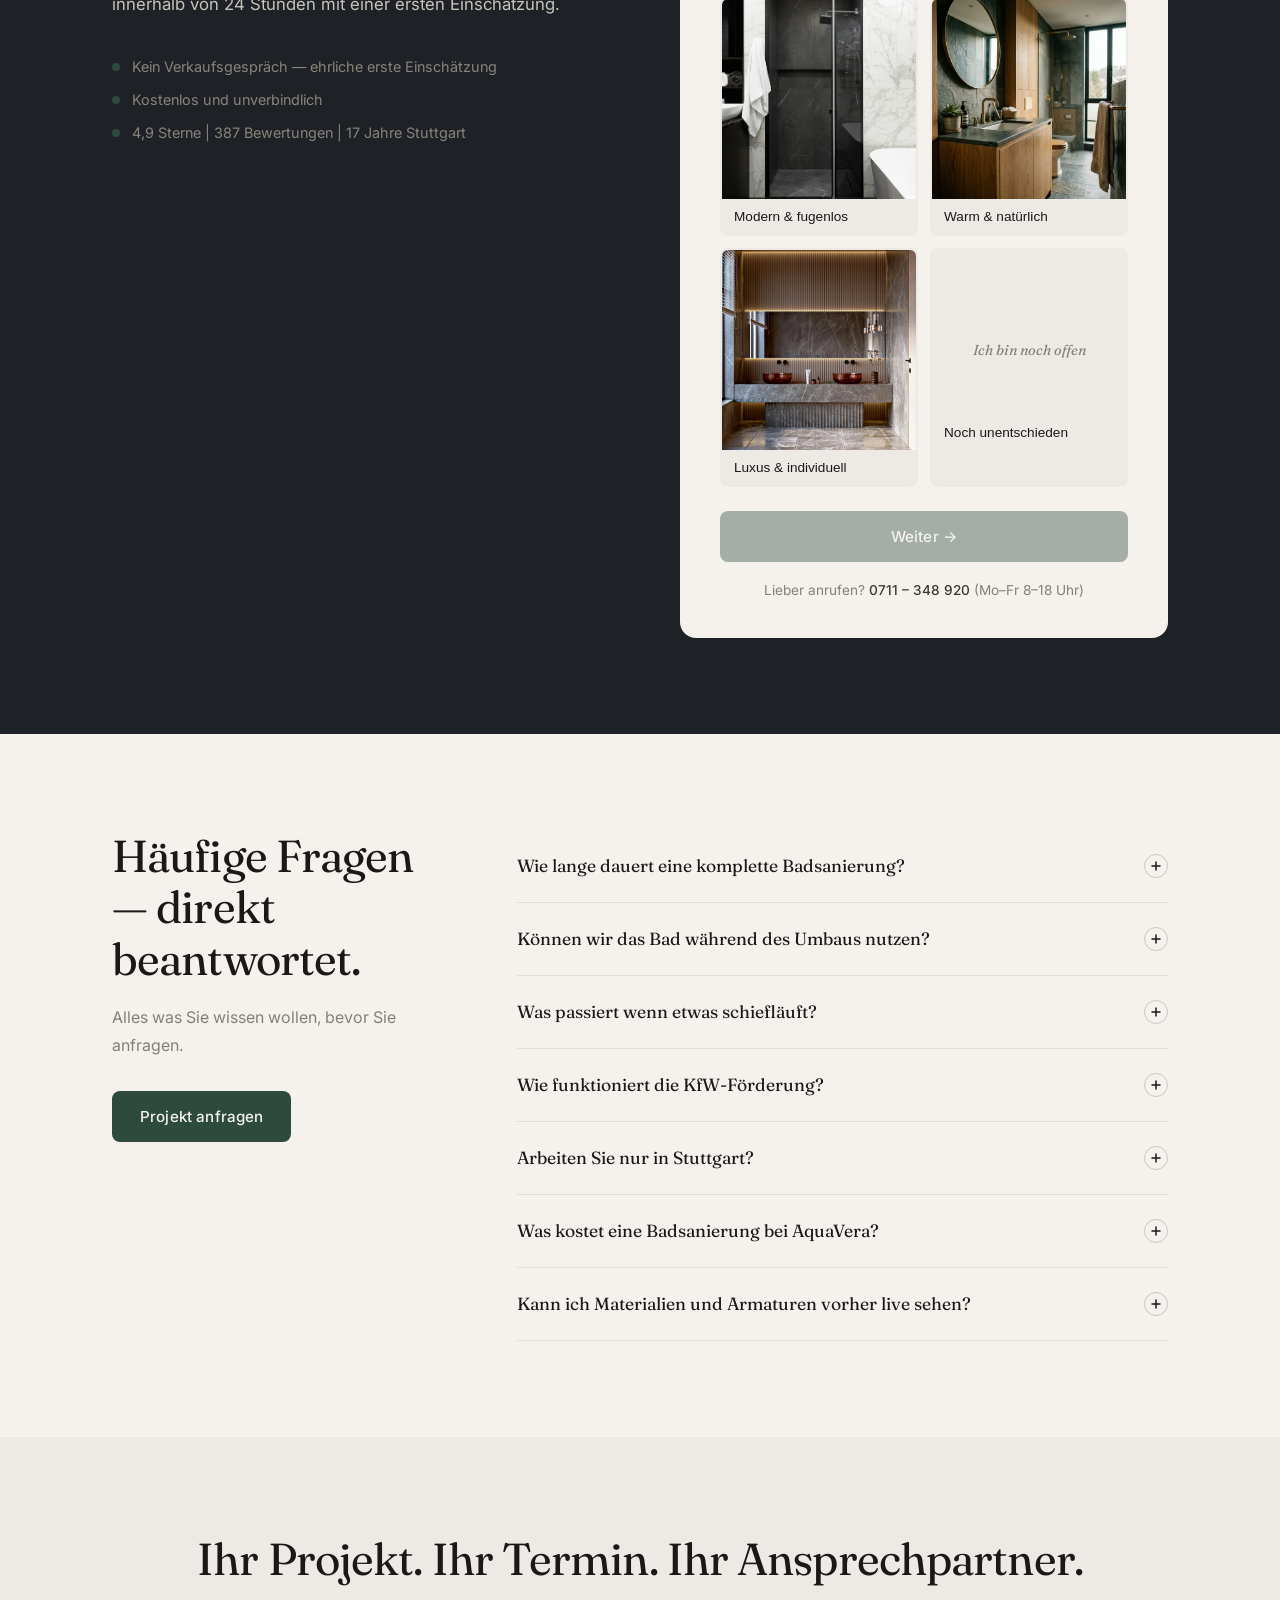
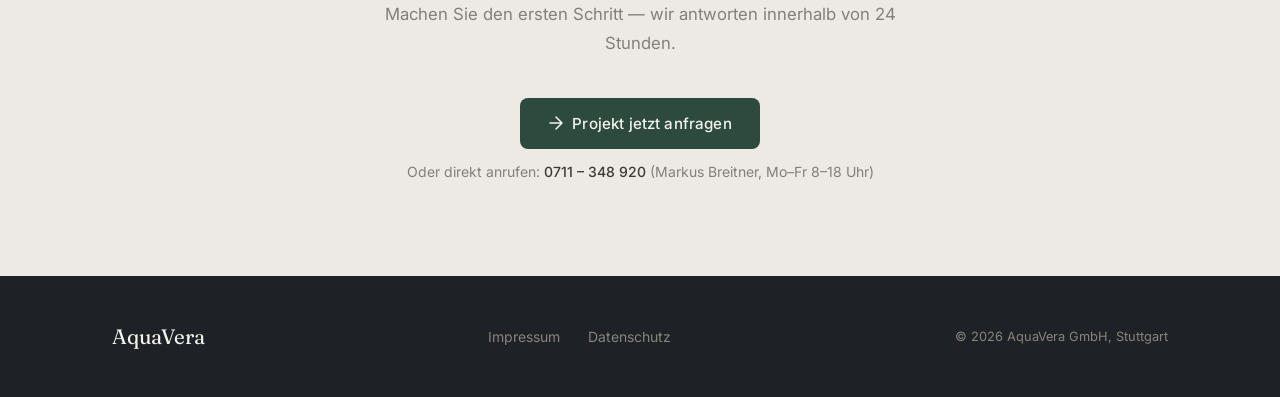
==== commit 7aed1d48: "Optimize for production: SEO, performance, accessibility - Add meta description, canonical, OG tags," ====
--- a/index.html
+++ b/index.html
@@ -4,6 +4,41 @@
   <meta charset="UTF-8" />
   <meta name="viewport" content="width=device-width, initial-scale=1.0" />
   <title>AquaVera Stuttgart — Badsanierung mit festem Projektleiter</title>
+  <meta name="description" content="AquaVera Stuttgart: Badsanierung mit festem Projektleiter. 387 Kunden, 4,9 Sterne, 5 Jahre Garantie. Jetzt kostenlos anfragen — Rückmeldung in 24 h." />
+  <link rel="canonical" href="https://aquavera.vercel.app" />
+
+  <!-- Open Graph -->
+  <meta property="og:title" content="AquaVera Stuttgart — Ihr Bad fertig zum Termin" />
+  <meta property="og:description" content="Badsanierung mit festem Projektleiter. 387 Stuttgarter Kunden, 4,9 Sterne, 5 Jahre Garantie. Kostenlos anfragen." />
+  <meta property="og:image" content="https://aquavera.vercel.app/assets/hero.webp" />
+  <meta property="og:url" content="https://aquavera.vercel.app" />
+  <meta property="og:type" content="website" />
+  <meta name="twitter:card" content="summary_large_image" />
+
+  <!-- JSON-LD LocalBusiness -->
+  <script type="application/ld+json">
+  {
+    "@context": "https://schema.org",
+    "@type": "LocalBusiness",
+    "name": "AquaVera GmbH",
+    "url": "https://aquavera.vercel.app",
+    "telephone": "+4971134892000",
+    "address": {
+      "@type": "PostalAddress",
+      "addressLocality": "Stuttgart",
+      "addressCountry": "DE"
+    },
+    "description": "AquaVera Stuttgart: Badsanierung mit festem Projektleiter. 387 Kunden, 4,9 Sterne, 5 Jahre Garantie."
+  }
+  </script>
+
+  <!-- Favicon -->
+  <link rel="icon" href="/favicon.svg" type="image/svg+xml" />
+  <link rel="icon" href="/favicon.ico" sizes="any" />
+
+  <!-- Preload Hero (LCP) -->
+  <link rel="preload" as="image" href="assets/hero.webp" />
+
   <link rel="preconnect" href="https://fonts.googleapis.com" />
   <link rel="preconnect" href="https://fonts.gstatic.com" crossorigin />
   <link href="https://fonts.googleapis.com/css2?family=Fraunces:ital,opsz,wght@0,9..144,300;0,9..144,400;0,9..144,500;1,9..144,300;1,9..144,400&family=Inter:wght@300;400;500;600&display=swap" rel="stylesheet" />
@@ -36,6 +71,7 @@
     *, *::before, *::after { box-sizing: border-box; margin: 0; padding: 0; }
 
     html { scroll-behavior: smooth; }
+    @media (prefers-reduced-motion: reduce) { html { scroll-behavior: auto; } }
 
     body {
       font-family: var(--font-body);
@@ -1216,6 +1252,23 @@
       .closer-ctas .btn-primary { width: 100%; justify-content: center; }
     }
 
+    /* ─── Skip Link ─────────────────────────────────────────────── */
+    .skip-link {
+      position: absolute;
+      top: -40px;
+      left: 0;
+      background: var(--primary);
+      color: var(--text-heading-dark);
+      padding: 8px 16px;
+      font-size: 0.875rem;
+      font-weight: 500;
+      text-decoration: none;
+      border-radius: 0 0 var(--radius-md) 0;
+      z-index: 999;
+      transition: top 0.2s;
+    }
+    .skip-link:focus { top: 0; }
+
     /* ══════════════════════════════════════════════════════════════
        STICKY MOBILE CTA
     ══════════════════════════════════════════════════════════════ */
@@ -1295,6 +1348,10 @@
 </head>
 
 <body>
+
+<a href="#main" class="skip-link">Zum Hauptinhalt springen</a>
+
+<main id="main">
 
 <!-- ══════════════════════════════════════════════════════════════
      S1 — HERO
@@ -1363,6 +1420,7 @@
       <img
         src="assets/project-leader.webp"
         alt="AquaVera-Projektleiter auf einer Badsanierungsbaustelle in Stuttgart — mit Bauplan und AquaVera-Polo, Stuttgarter Skyline im Hintergrund."
+        loading="lazy" width="560" height="700"
         onerror="this.style.display='none'; this.nextElementSibling.style.display='flex';"
       />
       <div class="img-placeholder" style="display:none;">assets/project-leader.webp</div>
@@ -1400,9 +1458,11 @@
           <span class="before-after-label">Vorher</span>
           <span class="before-after-label after-label">Nachher</span>
           <img src="assets/project-1-before.webp" alt="Altes Badezimmer mit 70er-Jahre-Kacheln in Olivgrün vor der Sanierung."
+            loading="lazy" width="560" height="560"
             onerror="this.style.display='none'; this.nextElementSibling.style.display='flex';" />
           <div class="img-placeholder" style="display:none; aspect-ratio:4/3; border-radius:0;">Vorher</div>
           <img src="assets/project-1-after.webp" alt="Fertiggestellte Komplettsanierung — modernes Bad mit grauen Großformatfliesen."
+            loading="lazy" width="560" height="560"
             onerror="this.style.display='none'; this.nextElementSibling.style.display='flex';" />
           <div class="img-placeholder" style="display:none; aspect-ratio:4/3; border-radius:0;">Nachher</div>
         </div>
@@ -1424,9 +1484,11 @@
           <span class="before-after-label">Vorher</span>
           <span class="before-after-label after-label">Nachher</span>
           <img src="assets/project-2-before.webp" alt="Altes Gäste-WC mit beigen Kacheln vor der Luxussanierung."
+            loading="lazy" width="560" height="700"
             onerror="this.style.display='none'; this.nextElementSibling.style.display='flex';" />
           <div class="img-placeholder" style="display:none; aspect-ratio:4/3; border-radius:0;">Vorher</div>
           <img src="assets/project-2-after.webp" alt="Fertiggestellte Gäste-WC-Luxussanierung — Marmor, Holzlamellenwand, Goldarmatur."
+            loading="lazy" width="560" height="700"
             onerror="this.style.display='none'; this.nextElementSibling.style.display='flex';" />
           <div class="img-placeholder" style="display:none; aspect-ratio:4/3; border-radius:0;">Nachher</div>
         </div>
@@ -1447,9 +1509,11 @@
           <span class="before-after-label">Vorher</span>
           <span class="before-after-label after-label">Nachher</span>
           <img src="assets/project-3-before.webp" alt="Altes Hauptbad aus den 90ern mit weißen Kleinkacheln."
+            loading="lazy" width="560" height="560"
             onerror="this.style.display='none'; this.nextElementSibling.style.display='flex';" />
           <div class="img-placeholder" style="display:none; aspect-ratio:4/3; border-radius:0;">Vorher</div>
           <img src="assets/project-3-after.webp" alt="Fertiggestelltes Hauptbad mit ebenerdiger Glasdusche und warmem indirektem Licht."
+            loading="lazy" width="560" height="560"
             onerror="this.style.display='none'; this.nextElementSibling.style.display='flex';" />
           <div class="img-placeholder" style="display:none; aspect-ratio:4/3; border-radius:0;">Nachher</div>
         </div>
@@ -1470,9 +1534,11 @@
           <span class="before-after-label">Vorher</span>
           <span class="before-after-label after-label">Nachher</span>
           <img src="assets/project-4-before.webp" alt="Altes Privatbad aus den 2000ern mit Beigefliesen und Whirlpool-Badewanne."
+            loading="lazy" width="560" height="560"
             onerror="this.style.display='none'; this.nextElementSibling.style.display='flex';" />
           <div class="img-placeholder" style="display:none; aspect-ratio:4/3; border-radius:0;">Vorher</div>
           <img src="assets/project-4-after.webp" alt="Fertiggestelltes Premium-Bad mit freistehender Naturstein-Badewanne und Glasdampfsauna."
+            loading="lazy" width="560" height="560"
             onerror="this.style.display='none'; this.nextElementSibling.style.display='flex';" />
           <div class="img-placeholder" style="display:none; aspect-ratio:4/3; border-radius:0;">Nachher</div>
         </div>
@@ -1535,6 +1601,7 @@
           <img
             src="assets/team.webp"
             alt="Das AquaVera-Team: 38 Mitarbeiter vor dem Firmengebäude in Stuttgart."
+            loading="lazy" width="560" height="420"
             onerror="this.style.display='none'; this.nextElementSibling.style.display='flex';"
           />
           <div class="img-placeholder" style="display:none;">assets/team.webp</div>
@@ -1557,6 +1624,7 @@
       <img
         src="assets/showroom-aquavera.webp"
         alt="Der AquaVera Showroom in Stuttgart — verschiedene Badwelten zum Anfassen."
+        loading="lazy" width="700" height="560"
         onerror="this.style.display='none'; this.nextElementSibling.style.display='flex';"
       />
       <div class="img-placeholder" style="display:none;">assets/showroom-aquavera.webp</div>
@@ -1679,18 +1747,21 @@
         <div class="style-tiles">
           <button class="style-tile" data-value="modern">
             <img src="assets/shower-modern.webp" alt="Elegante, bodenebene Dusche mit schwarz-weißem Marmor — modern und fugenlos."
+              loading="lazy" width="300" height="200"
               onerror="this.style.display='none'; this.nextElementSibling.style.display='flex';" />
             <div class="img-placeholder" style="display:none; aspect-ratio:3/2; border-radius:0;">Bild</div>
             <div class="style-tile-label">Modern &amp; fugenlos</div>
           </button>
           <button class="style-tile" data-value="natuerlich">
             <img src="assets/hero.webp" alt="Bad mit warmem Holzschrank, Naturstein und Messingarmaturen."
+              loading="lazy" width="300" height="200"
               onerror="this.style.display='none'; this.nextElementSibling.style.display='flex';" />
             <div class="img-placeholder" style="display:none; aspect-ratio:3/2; border-radius:0;">Bild</div>
             <div class="style-tile-label">Warm &amp; natürlich</div>
           </button>
           <button class="style-tile" data-value="luxus">
             <img src="assets/bathroom-modern.webp" alt="Premium-Doppelwaschtisch mit Marmor und indirekter Beleuchtung."
+              loading="lazy" width="300" height="200"
               onerror="this.style.display='none'; this.nextElementSibling.style.display='flex';" />
             <div class="img-placeholder" style="display:none; aspect-ratio:3/2; border-radius:0;">Bild</div>
             <div class="style-tile-label">Luxus &amp; individuell</div>
@@ -1927,6 +1998,8 @@
   </div>
 </section>
 
+</main>
+
 <!-- ══════════════════════════════════════════════════════════════
      FOOTER
 ══════════════════════════════════════════════════════════════ -->
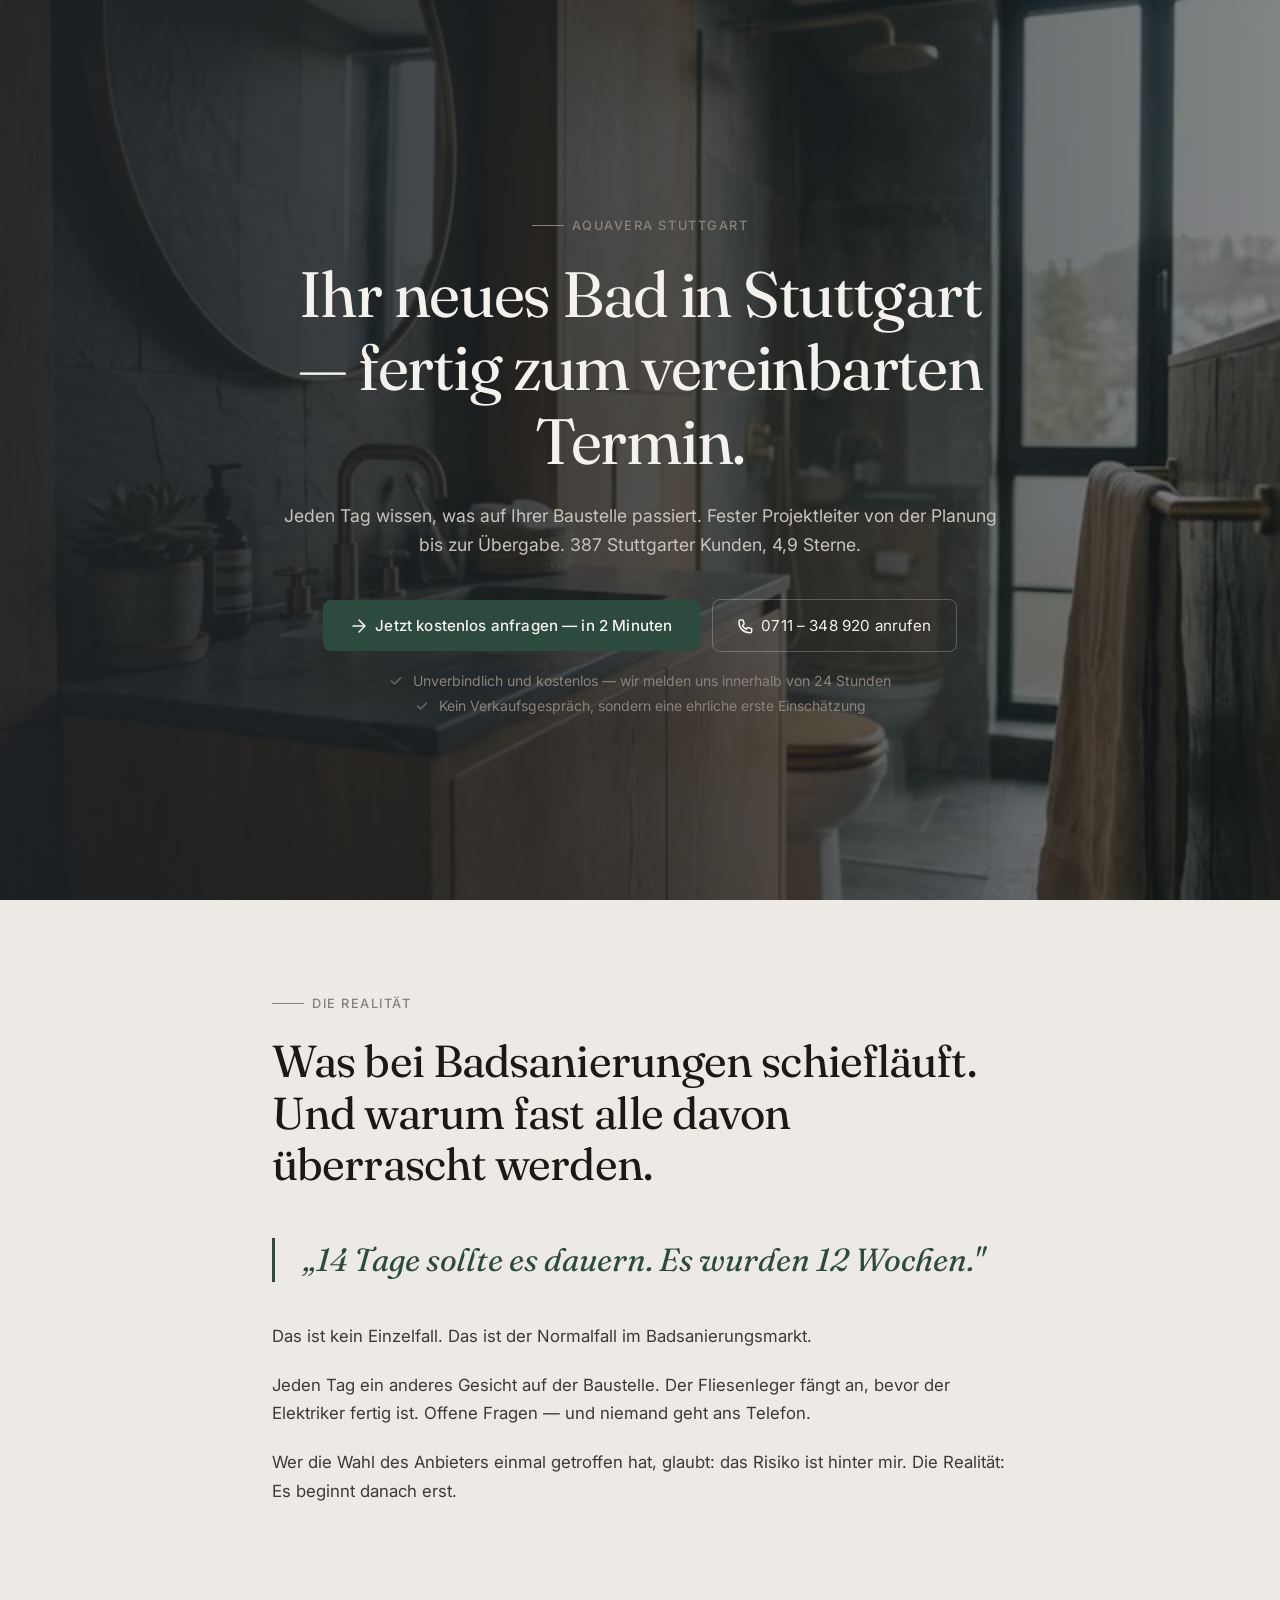
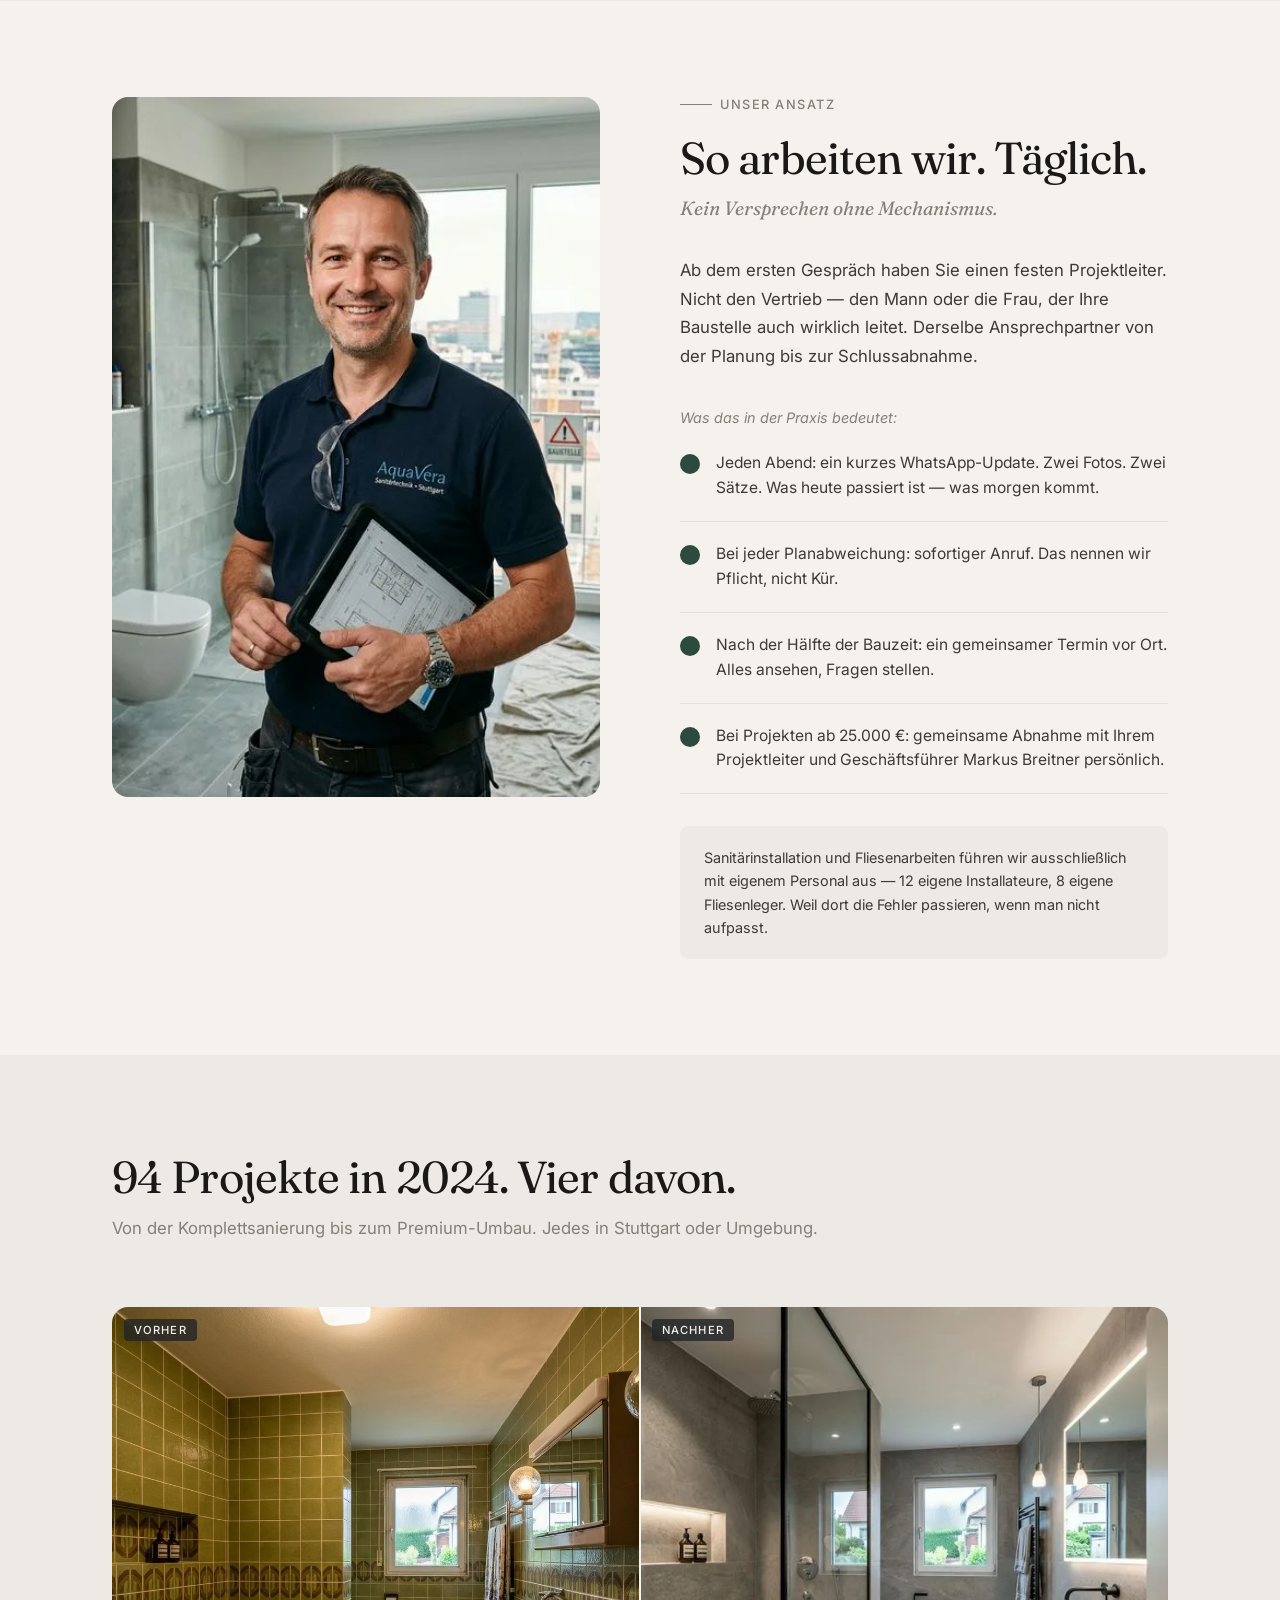
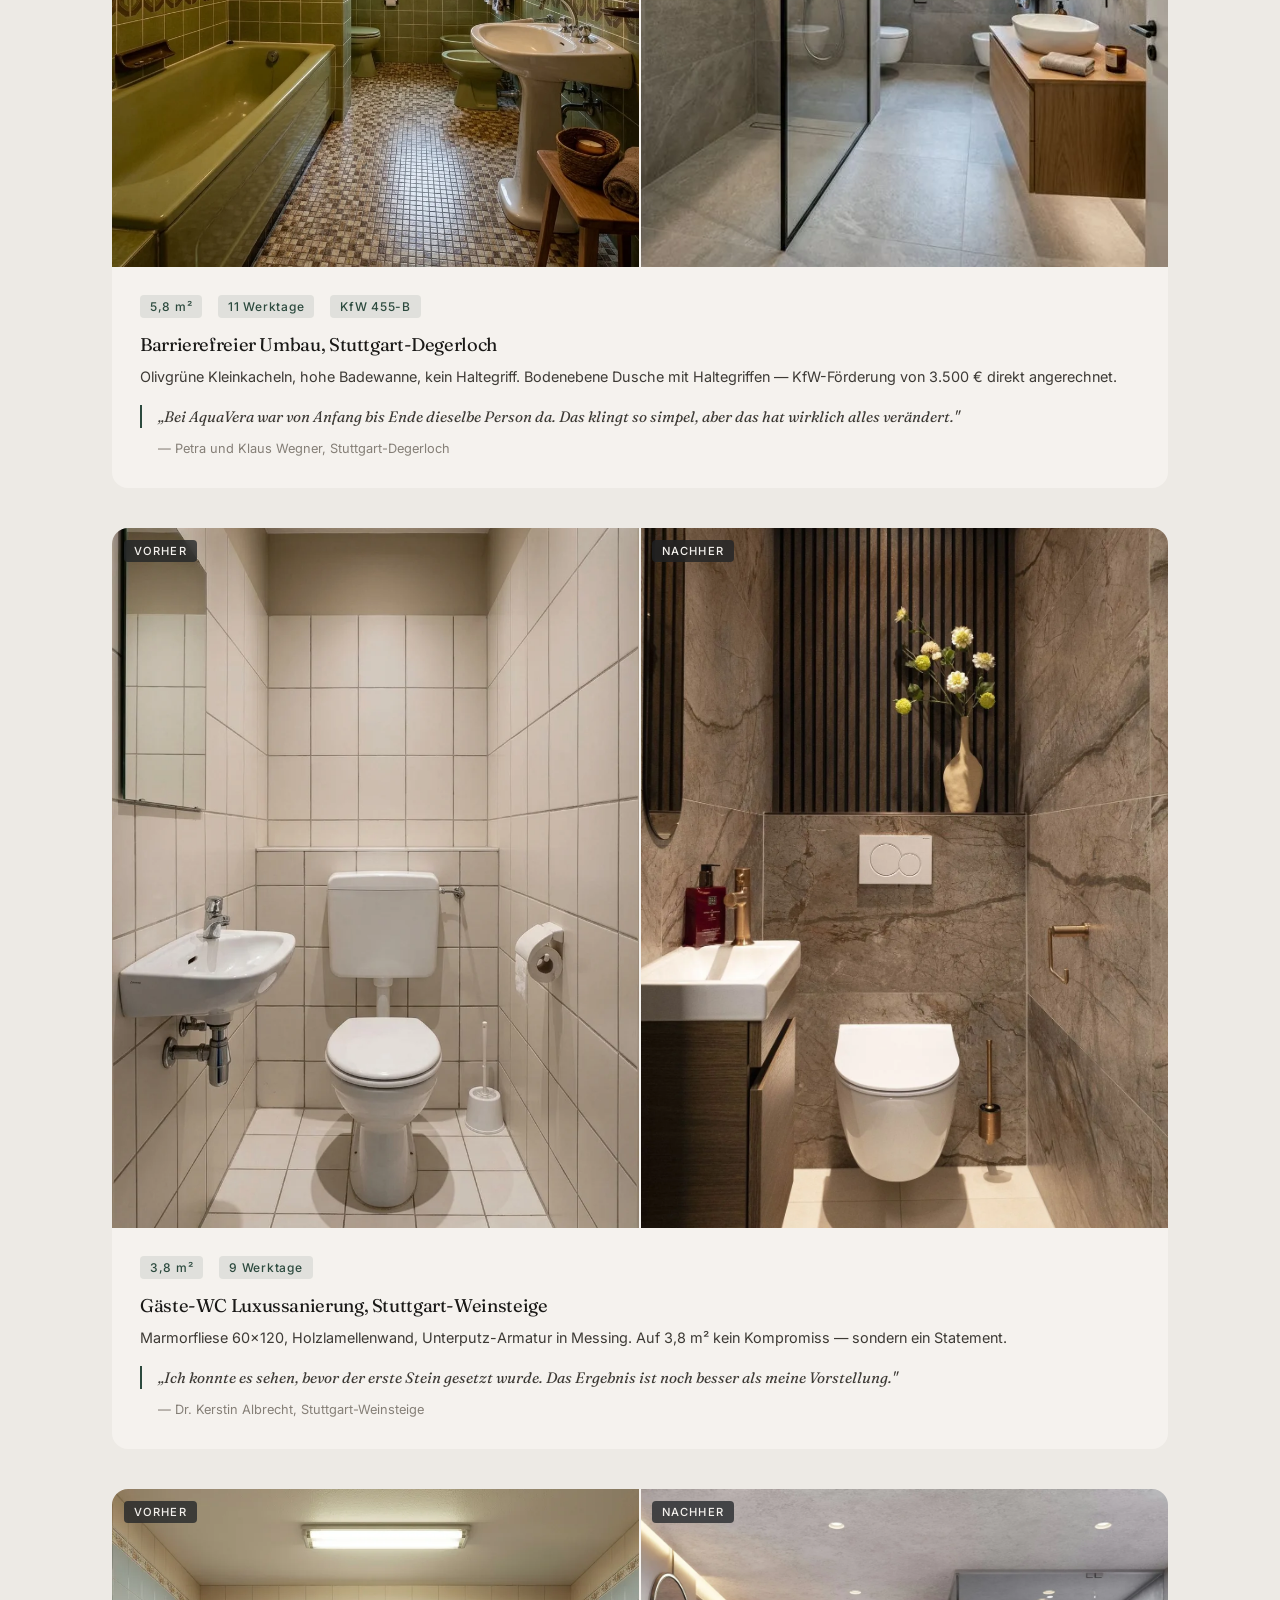
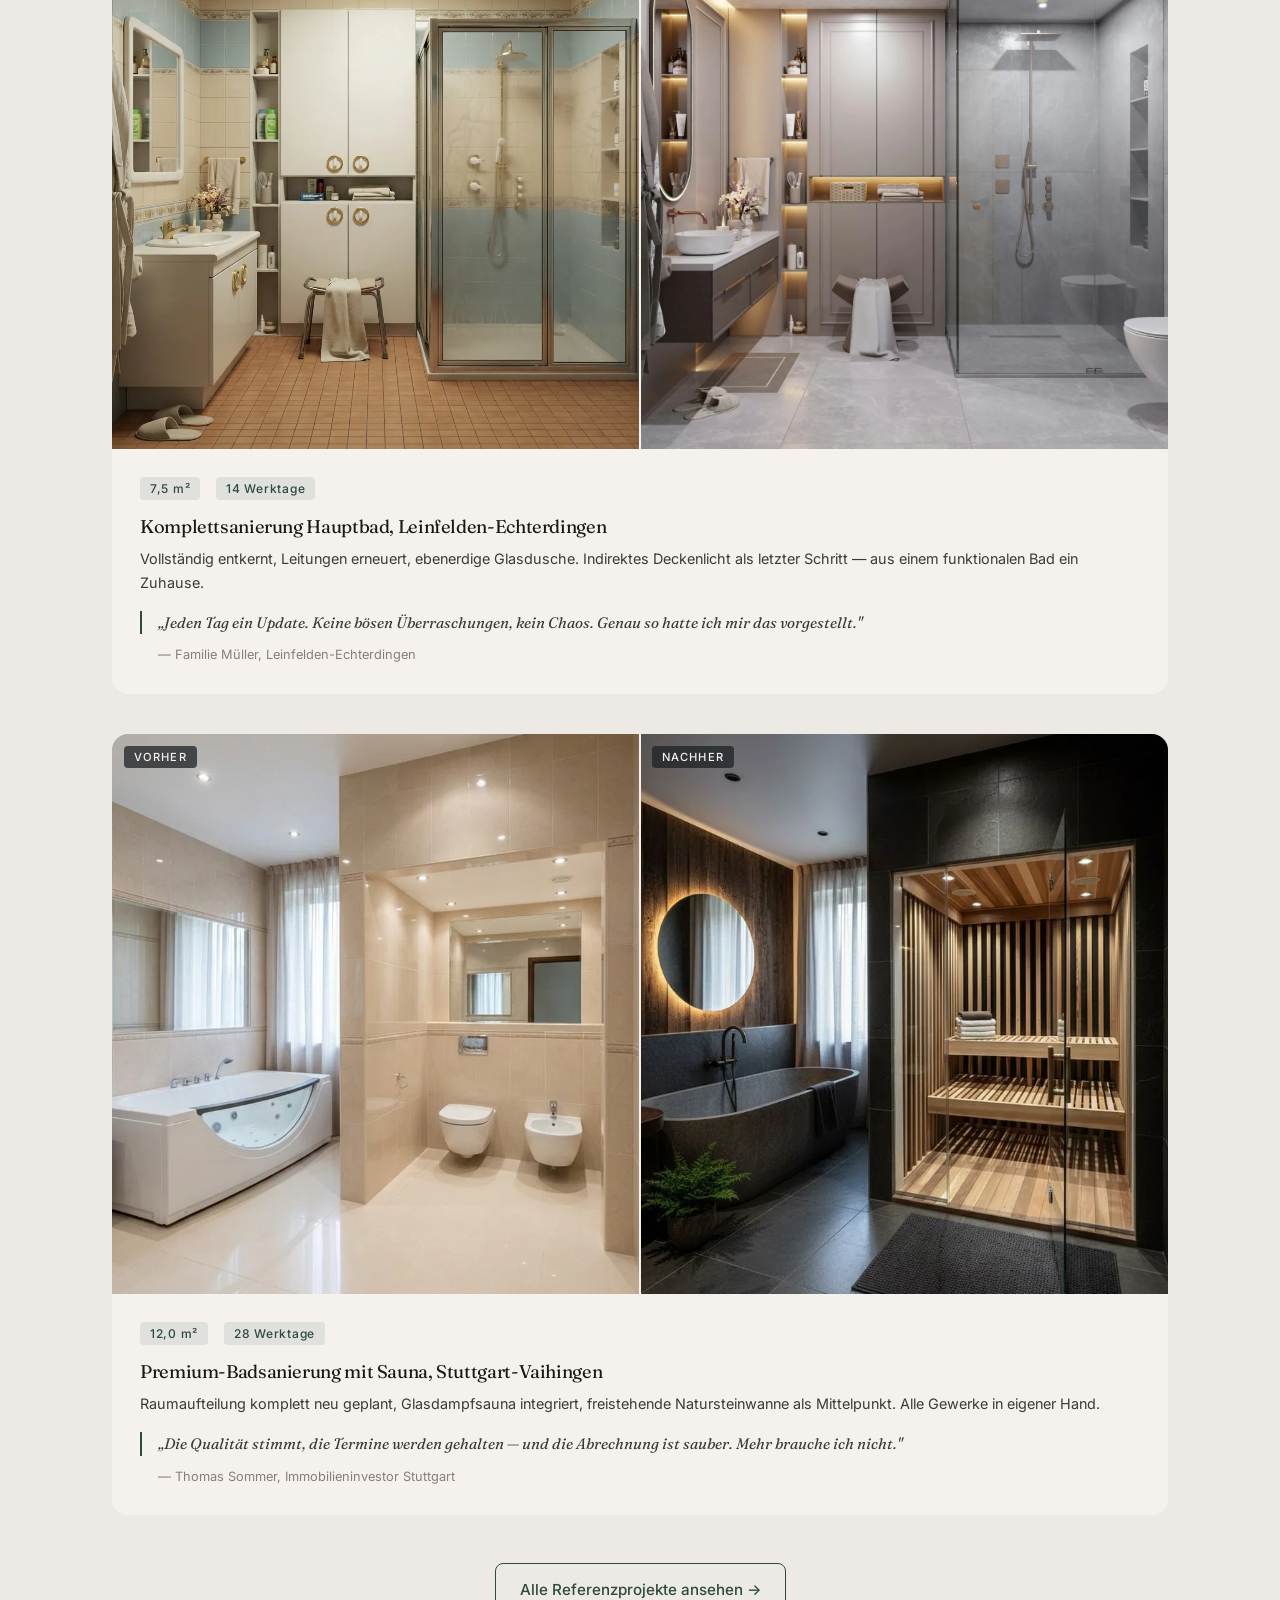
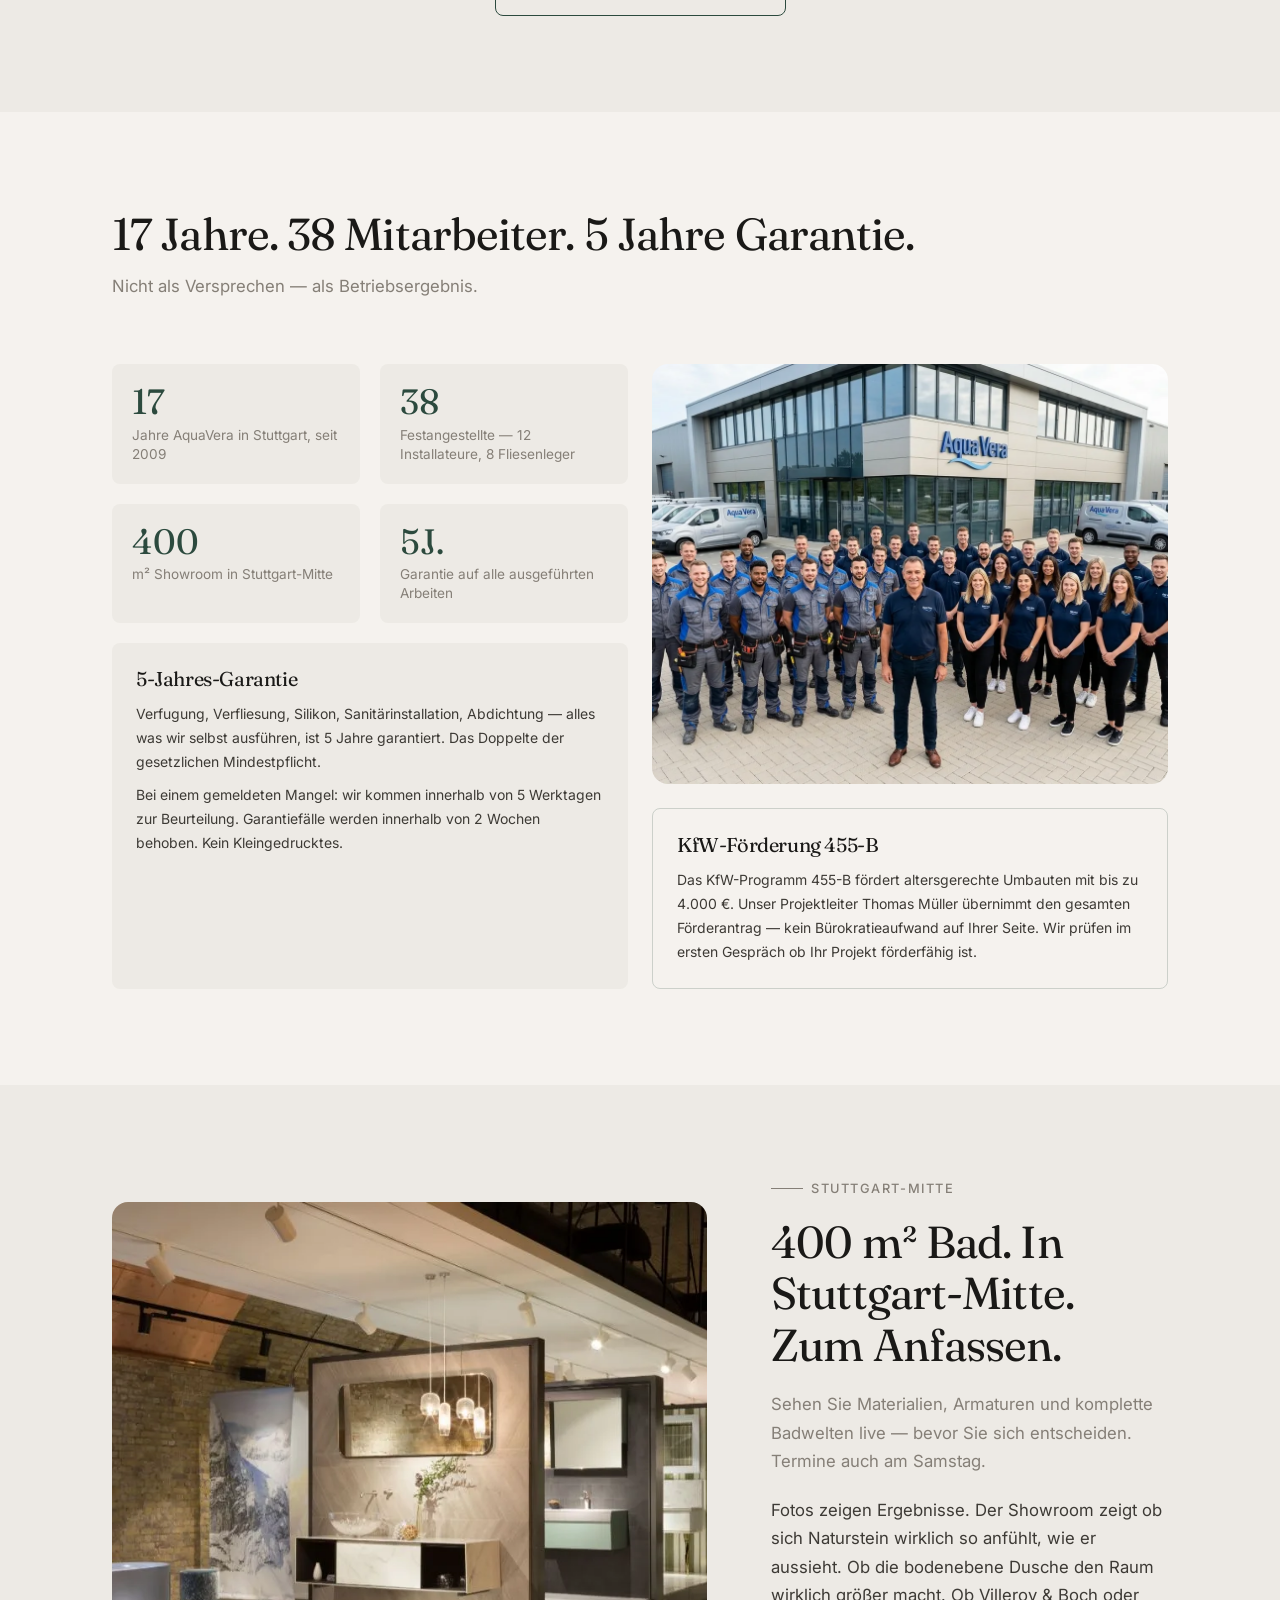
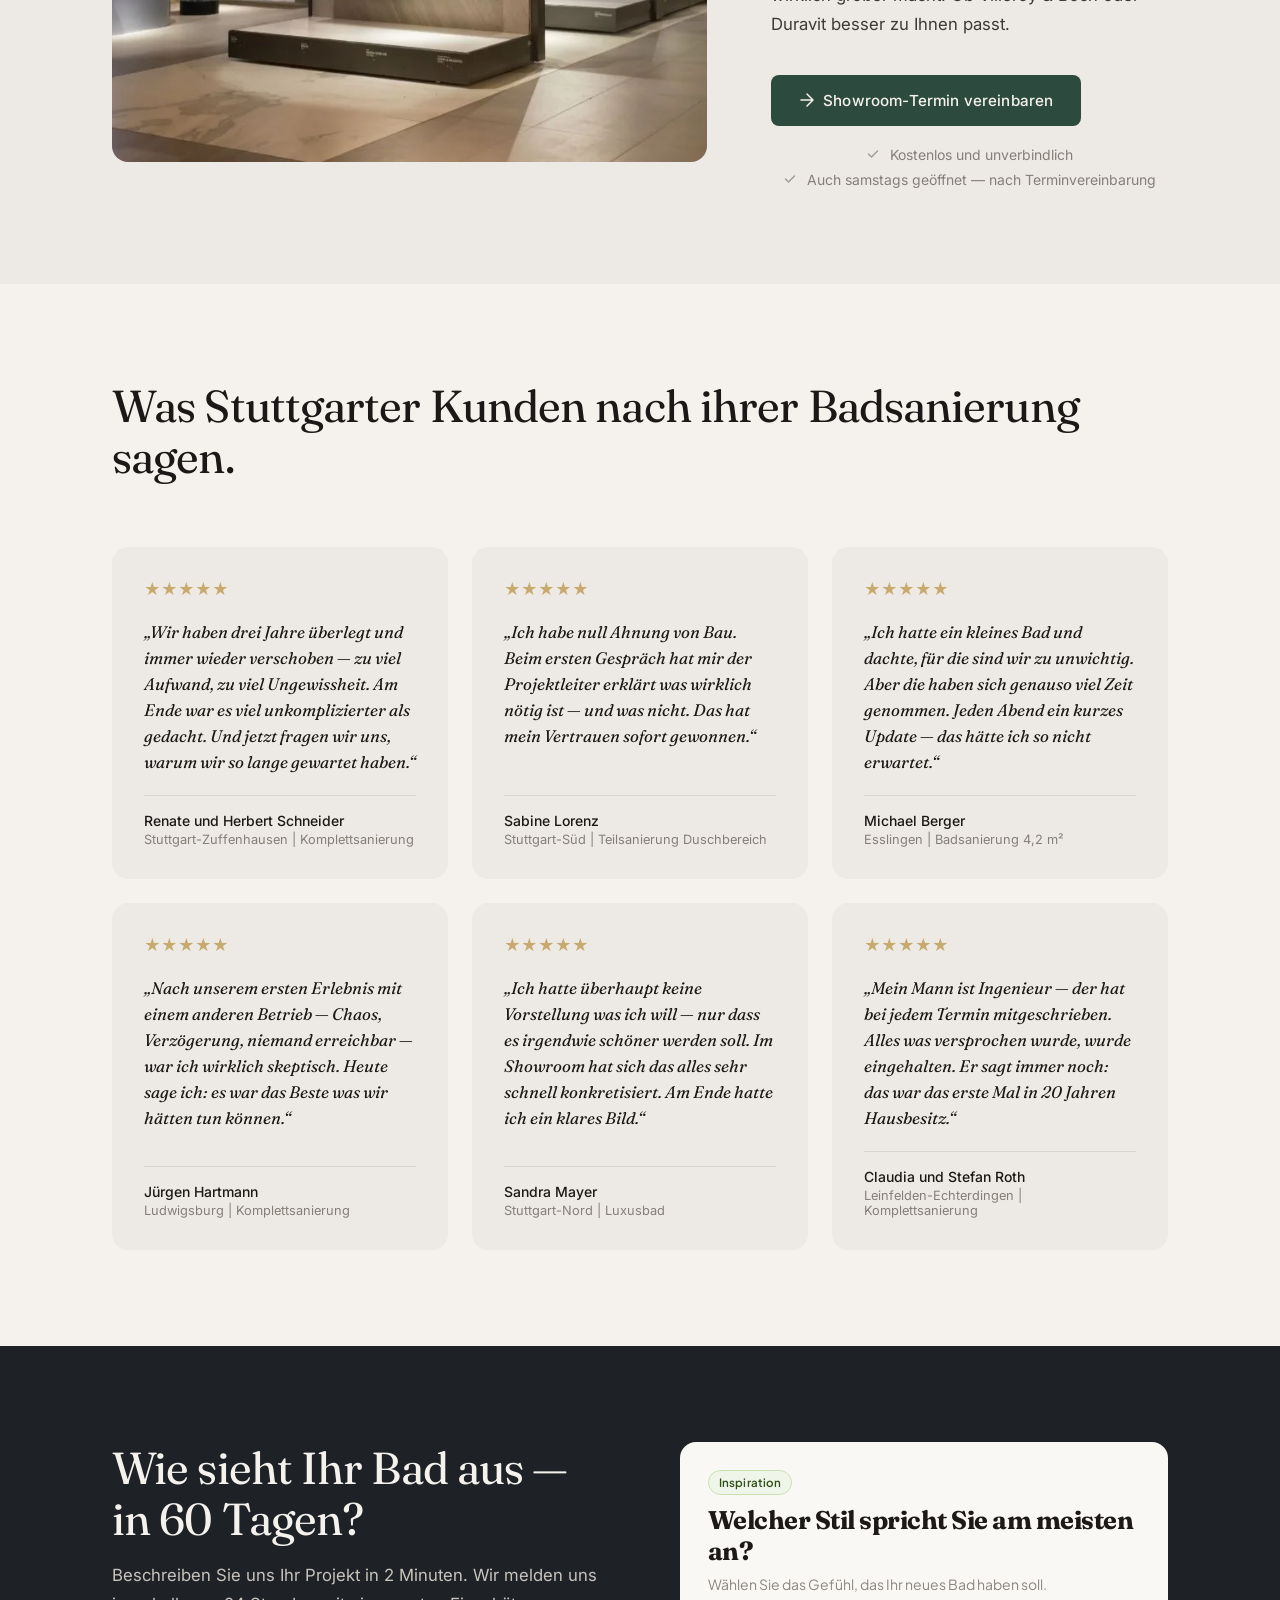
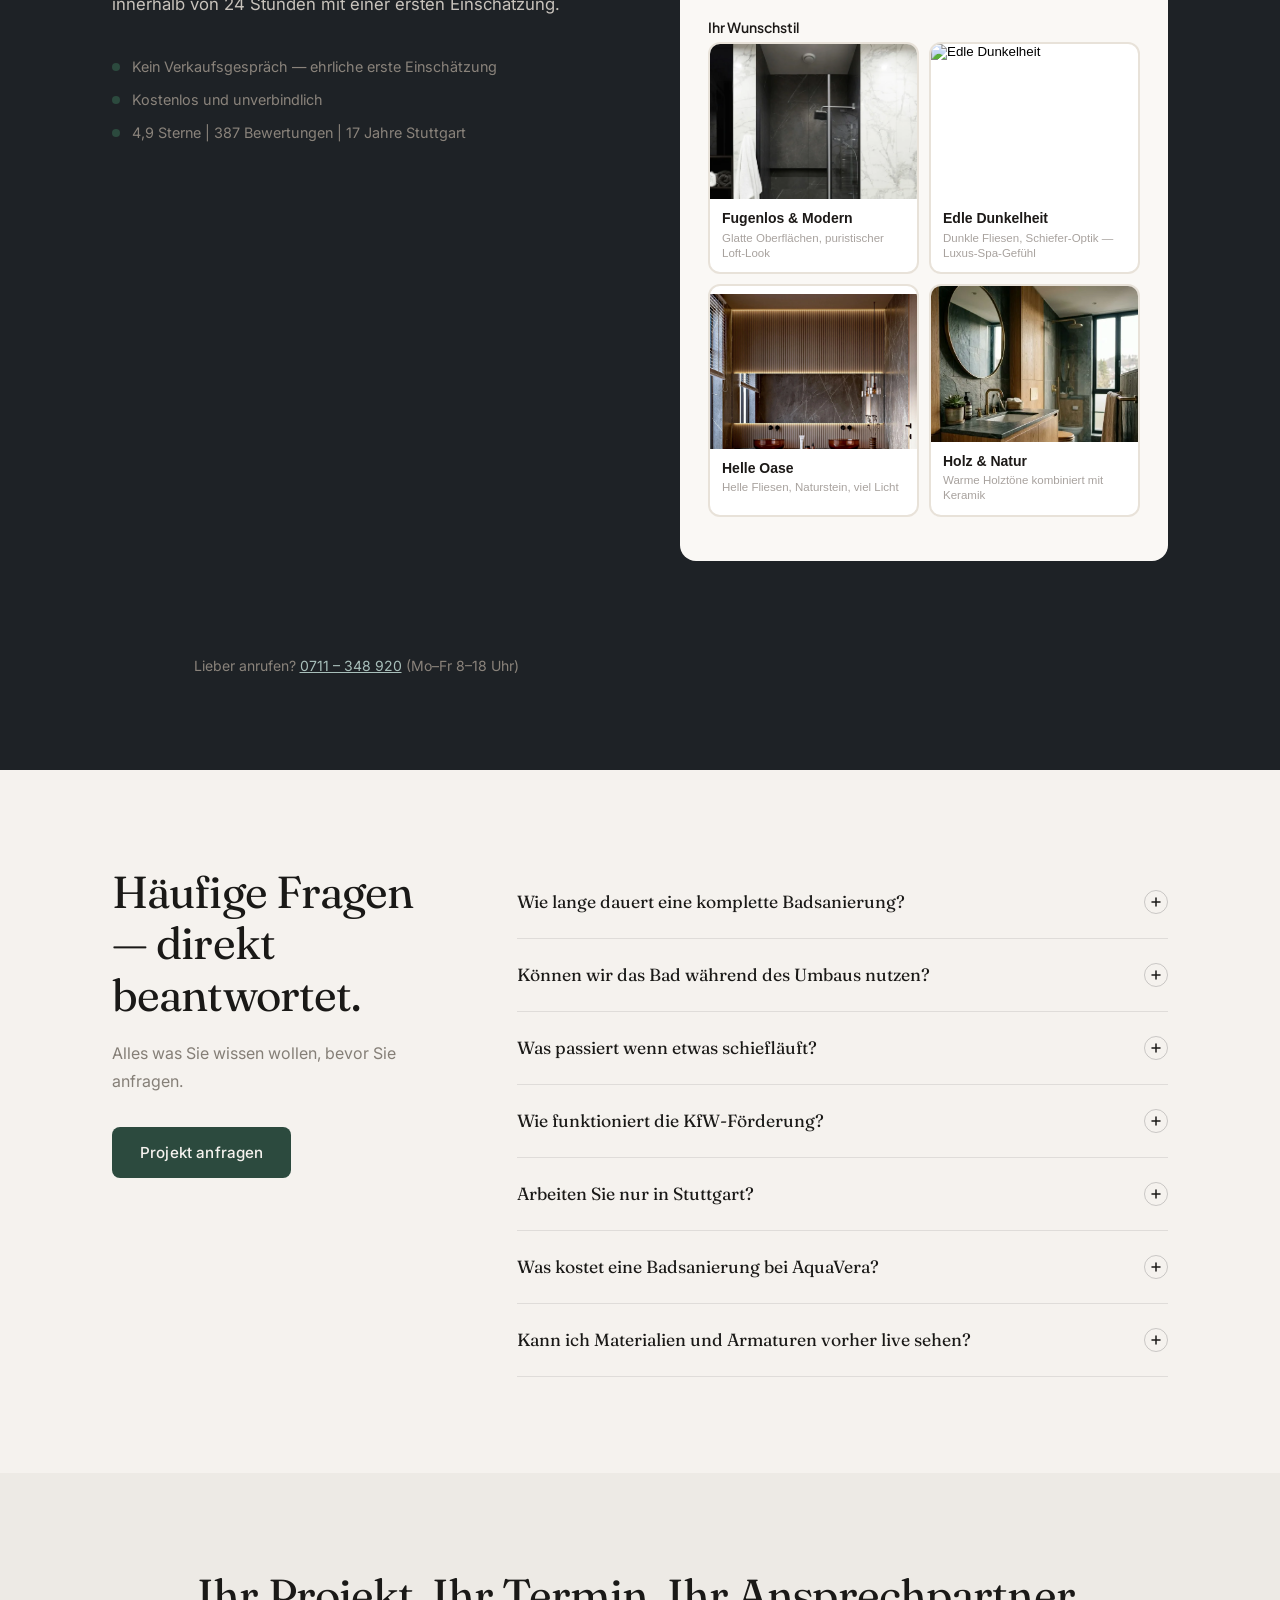
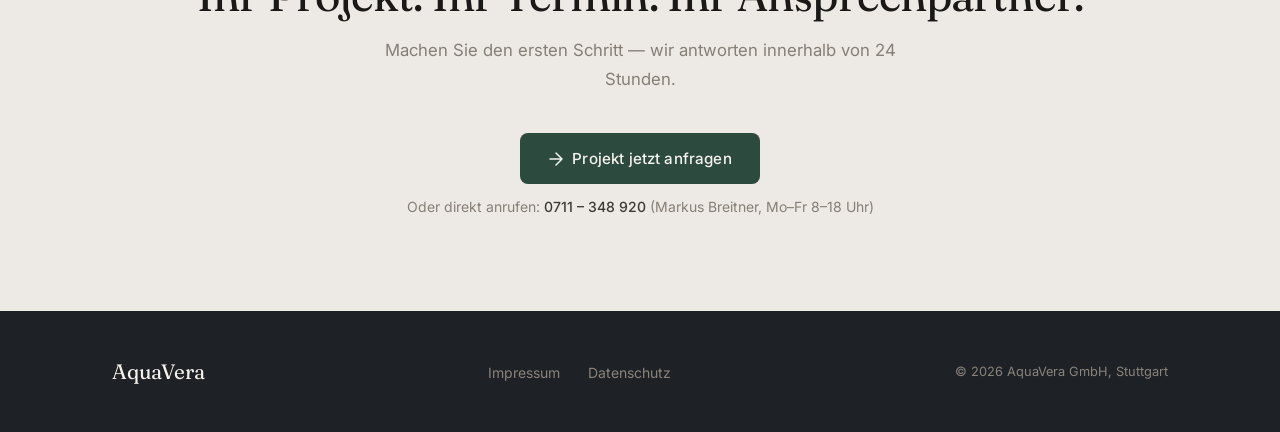
==== commit a78787ba: "Fix Formbuilder: Config-Syntax + transparentes Widget - aquavera-form-config.js: MultiStepForm.confi" ====
--- a/index.html
+++ b/index.html
@@ -38,6 +38,7 @@
 
   <!-- Preload Hero (LCP) -->
   <link rel="preload" as="image" href="assets/hero.webp" />
+  <link rel="stylesheet" href="form-builder.css">
 
   <link rel="preconnect" href="https://fonts.googleapis.com" />
   <link rel="preconnect" href="https://fonts.gstatic.com" crossorigin />
@@ -1372,7 +1373,7 @@
       <h1>Ihr neues Bad in Stuttgart — fertig zum vereinbarten Termin.</h1>
       <p class="hero-sub">Jeden Tag wissen, was auf Ihrer Baustelle passiert. Fester Projektleiter von der Planung bis zur Übergabe. 387 Stuttgarter Kunden, 4,9 Sterne.</p>
       <div class="hero-ctas">
-        <a href="#formular" class="btn-primary">
+        <a href="anfrage.html" class="btn-primary">
           <svg width="16" height="16" viewBox="0 0 16 16" fill="none"><path d="M8 2L14 8L8 14M2 8H14" stroke="currentColor" stroke-width="1.5" stroke-linecap="round" stroke-linejoin="round"/></svg>
           Jetzt kostenlos anfragen — in 2 Minuten
         </a>
@@ -1634,7 +1635,7 @@
       <h2 class="fade-in">400 m² Bad. In Stuttgart-Mitte. Zum Anfassen.</h2>
       <p class="showroom-sub fade-in">Sehen Sie Materialien, Armaturen und komplette Badwelten live — bevor Sie sich entscheiden. Termine auch am Samstag.</p>
       <p class="showroom-body fade-in">Fotos zeigen Ergebnisse. Der Showroom zeigt ob sich Naturstein wirklich so anfühlt, wie er aussieht. Ob die bodenebene Dusche den Raum wirklich größer macht. Ob Villeroy & Boch oder Duravit besser zu Ihnen passt.</p>
-      <a href="#formular" class="btn-primary fade-in">
+      <a href="anfrage.html" class="btn-primary fade-in">
         <svg width="16" height="16" viewBox="0 0 16 16" fill="none"><path d="M8 2L14 8L8 14M2 8H14" stroke="currentColor" stroke-width="1.5" stroke-linecap="round" stroke-linejoin="round"/></svg>
         Showroom-Termin vereinbaren
       </a>
@@ -1735,163 +1736,89 @@
       </div>
     </div>
 
-    <div class="form-card fade-in">
-      <div class="form-progress">
-        <div class="form-progress-fill" id="formProgress"></div>
-      </div>
-
-      <!-- Schritt 1 — Stil -->
-      <div class="form-step active" data-step="1">
-        <div class="form-step-label">Schritt 1 von 5</div>
-        <div class="form-step-title">Wie soll sich Ihr neues Bad anfühlen?</div>
-        <div class="style-tiles">
-          <button class="style-tile" data-value="modern">
-            <img src="assets/shower-modern.webp" alt="Elegante, bodenebene Dusche mit schwarz-weißem Marmor — modern und fugenlos."
-              loading="lazy" width="300" height="200"
-              onerror="this.style.display='none'; this.nextElementSibling.style.display='flex';" />
-            <div class="img-placeholder" style="display:none; aspect-ratio:3/2; border-radius:0;">Bild</div>
-            <div class="style-tile-label">Modern &amp; fugenlos</div>
-          </button>
-          <button class="style-tile" data-value="natuerlich">
-            <img src="assets/hero.webp" alt="Bad mit warmem Holzschrank, Naturstein und Messingarmaturen."
-              loading="lazy" width="300" height="200"
-              onerror="this.style.display='none'; this.nextElementSibling.style.display='flex';" />
-            <div class="img-placeholder" style="display:none; aspect-ratio:3/2; border-radius:0;">Bild</div>
-            <div class="style-tile-label">Warm &amp; natürlich</div>
-          </button>
-          <button class="style-tile" data-value="luxus">
-            <img src="assets/bathroom-modern.webp" alt="Premium-Doppelwaschtisch mit Marmor und indirekter Beleuchtung."
-              loading="lazy" width="300" height="200"
-              onerror="this.style.display='none'; this.nextElementSibling.style.display='flex';" />
-            <div class="img-placeholder" style="display:none; aspect-ratio:3/2; border-radius:0;">Bild</div>
-            <div class="style-tile-label">Luxus &amp; individuell</div>
-          </button>
-          <button class="style-tile" data-value="offen">
-            <div class="style-tile-text">Ich bin noch offen</div>
-            <div class="style-tile-label">Noch unentschieden</div>
-          </button>
-        </div>
-        <div class="form-nav">
-          <button class="form-btn-next" id="nextBtn1" disabled onclick="goToStep(2)">Weiter →</button>
-        </div>
-      </div>
-
-      <!-- Schritt 2 — Art des Projekts -->
-      <div class="form-step" data-step="2">
-        <div class="form-step-label">Schritt 2 von 5</div>
-        <div class="form-step-title">Was haben Sie vor?</div>
-        <div class="form-options" id="options2">
-          <button class="form-option" data-value="komplett" onclick="selectOption(this, 'options2', 'nextBtn2')">
-            <div class="form-option-dot"></div>Komplettsanierung — alles neu
-          </button>
-          <button class="form-option" data-value="sanitaer" onclick="selectOption(this, 'options2', 'nextBtn2')">
-            <div class="form-option-dot"></div>Nur Sanitär erneuern (WC, Waschtisch, Dusche / Badewanne)
-          </button>
-          <button class="form-option" data-value="barrierefrei" onclick="selectOption(this, 'options2', 'nextBtn2')">
-            <div class="form-option-dot"></div>Barrierefreier Umbau — sicheres Bad für die Zukunft
-          </button>
-          <button class="form-option" data-value="neubau" onclick="selectOption(this, 'options2', 'nextBtn2')">
-            <div class="form-option-dot"></div>Neubau / Ersteinrichtung
-          </button>
-        </div>
-        <div class="form-nav">
-          <button class="form-btn-back" onclick="goToStep(1)">← Zurück</button>
-          <button class="form-btn-next" id="nextBtn2" disabled onclick="goToStep(3)">Weiter →</button>
-        </div>
-      </div>
-
-      <!-- Schritt 3 — Badgröße -->
-      <div class="form-step" data-step="3">
-        <div class="form-step-label">Schritt 3 von 5</div>
-        <div class="form-step-title">Wie groß ist Ihr Badezimmer ungefähr?</div>
-        <div class="form-options" id="options3">
-          <button class="form-option" data-value="bis5" onclick="selectOption(this, 'options3', 'nextBtn3')">
-            <div class="form-option-dot"></div>Bis 5 m²
-          </button>
-          <button class="form-option" data-value="5-8" onclick="selectOption(this, 'options3', 'nextBtn3')">
-            <div class="form-option-dot"></div>5 – 8 m²
-          </button>
-          <button class="form-option" data-value="8-12" onclick="selectOption(this, 'options3', 'nextBtn3')">
-            <div class="form-option-dot"></div>8 – 12 m²
-          </button>
-          <button class="form-option" data-value="ueber12" onclick="selectOption(this, 'options3', 'nextBtn3')">
-            <div class="form-option-dot"></div>Über 12 m²
-          </button>
-        </div>
-        <div class="form-nav">
-          <button class="form-btn-back" onclick="goToStep(2)">← Zurück</button>
-          <button class="form-btn-next" id="nextBtn3" disabled onclick="goToStep(4)">Weiter →</button>
-        </div>
-      </div>
-
-      <!-- Schritt 4 — Budget -->
-      <div class="form-step" data-step="4">
-        <div class="form-step-label">Schritt 4 von 5</div>
-        <div class="form-step-title">Welchen Rahmen haben Sie im Blick?</div>
-        <div class="form-options" id="options4">
-          <button class="form-option" data-value="10-20" onclick="selectOption(this, 'options4', 'nextBtn4')">
-            <div class="form-option-dot"></div>10.000 – 20.000 €
-          </button>
-          <button class="form-option" data-value="20-35" onclick="selectOption(this, 'options4', 'nextBtn4')">
-            <div class="form-option-dot"></div>20.000 – 35.000 €
-          </button>
-          <button class="form-option" data-value="35-60" onclick="selectOption(this, 'options4', 'nextBtn4')">
-            <div class="form-option-dot"></div>35.000 – 60.000 €
-          </button>
-          <button class="form-option" data-value="ueber60" onclick="selectOption(this, 'options4', 'nextBtn4')">
-            <div class="form-option-dot"></div>Über 60.000 €
-          </button>
-          <button class="form-option" data-value="unsicher" onclick="selectOption(this, 'options4', 'nextBtn4')">
-            <div class="form-option-dot"></div>Ich bin noch unsicher
-          </button>
-        </div>
-        <div class="form-nav">
-          <button class="form-btn-back" onclick="goToStep(3)">← Zurück</button>
-          <button class="form-btn-next" id="nextBtn4" disabled onclick="goToStep(5)">Weiter →</button>
-        </div>
-      </div>
-
-      <!-- Schritt 5 — Kontakt -->
-      <div class="form-step" data-step="5">
-        <div class="form-step-label">Schritt 5 von 5</div>
-        <div class="form-step-title">Fast geschafft. Wie erreichen wir Sie?</div>
-        <div class="form-fields">
-          <div class="form-field">
-            <label for="f-name">Name</label>
-            <input type="text" id="f-name" placeholder="Ihr vollständiger Name" />
-          </div>
-          <div class="form-field">
-            <label for="f-phone">Telefon</label>
-            <input type="tel" id="f-phone" placeholder="0711 – ..." />
-          </div>
-          <div class="form-field">
-            <label for="f-email">E-Mail</label>
-            <input type="email" id="f-email" placeholder="ihre@email.de" />
-          </div>
-          <div class="form-field">
-            <label for="f-plz">PLZ</label>
-            <input type="text" id="f-plz" placeholder="7xxxx" maxlength="5" />
-          </div>
-        </div>
-        <div class="form-nav">
-          <button class="form-btn-back" onclick="goToStep(4)">← Zurück</button>
-          <button class="form-btn-next" onclick="submitForm()">Projekt jetzt unverbindlich anfragen</button>
-        </div>
-      </div>
-
-      <!-- Erfolg -->
-      <div class="form-success" id="formSuccess">
-        <svg width="48" height="48" viewBox="0 0 48 48" fill="none" style="margin: 0 auto 16px;"><circle cx="24" cy="24" r="23" stroke="#2C4A3E" stroke-width="2"/><path d="M14 24L21 31L34 17" stroke="#2C4A3E" stroke-width="2" stroke-linecap="round" stroke-linejoin="round"/></svg>
-        <h3>Vielen Dank!</h3>
-        <p>Wir melden uns innerhalb von 24 Stunden mit einer ehrlichen ersten Einschätzung.</p>
-      </div>
-
-      <div class="form-phone-fallback">
-        Lieber anrufen? <a href="tel:07113489200">0711 – 348 920</a> (Mo–Fr 8–18 Uhr)
-      </div>
+    <style>
+      #msf-landing { width: 100%; }
+      #msf-landing .msf-widget {
+        --msf-accent:         #2C4A3E;
+        --msf-accent-hover:   #243E33;
+        --msf-accent-light:   #EBF0EE;
+        --msf-accent-ring:    #7BA99E;
+        --msf-background:     #F5F2EE;
+        --msf-surface:        #FFFFFF;
+        --msf-border:         #D6D1CB;
+        --msf-border-focus:   #2C4A3E;
+        --msf-text-primary:   #1A1917;
+        --msf-text-secondary: #3D3A35;
+        --msf-text-muted:     #857F77;
+        --msf-gold:           #2C4A3E;
+        --msf-font-display:   'Fraunces', Georgia, serif;
+        --msf-font-body:      'Inter', system-ui, sans-serif;
+        --msf-label-color:    #1A1917;
+        --msf-image-position: top;
+      }
+    </style>
+
+    <div id="msf-landing"></div>
+
+    <div style="text-align:center; margin-top:16px; font-size:0.875rem; color:#8A837B;">
+      Lieber anrufen? <a href="tel:07113489200" style="color:#A8BFBA;">0711 – 348 920</a> (Mo–Fr 8–18 Uhr)
     </div>
   </div>
 </section>
+
+<script src="form-builder.js"></script>
+<script>
+  MultiStepForm.initLanding('#msf-landing', {
+    form_key:        "aquavera-kontakt",
+    api_url:         "https://client-dashboard-sand.vercel.app",
+    form_name:       "aquavera-kontakt",
+    funnel_page_url: "anfrage.html",
+    show_progress_bar: false,
+    success_message: "Vielen Dank — wir melden uns innerhalb von 24 Stunden.",
+    steps: [
+      {
+        title:        "Welcher Stil spricht Sie am meisten an?",
+        subtitle:     "Wählen Sie das Gefühl, das Ihr neues Bad haben soll.",
+        badge_text:   "Inspiration",
+        auto_advance: true,
+        fields: [
+          {
+            type:  "image_select",
+            name:  "badstil",
+            label: "Ihr Wunschstil",
+            options: [
+              {
+                value:       "fugenlos",
+                label:       "Fugenlos & Modern",
+                image_url:   "assets/shower-modern.webp",
+                description: "Glatte Oberflächen, puristischer Loft-Look"
+              },
+              {
+                value:       "dunkel_luxus",
+                label:       "Edle Dunkelheit",
+                image_url:   "assets/PLACEHOLDER_dark-luxury.jpg",
+                description: "Dunkle Fliesen, Schiefer-Optik — Luxus-Spa-Gefühl"
+              },
+              {
+                value:       "hell_natuerlich",
+                label:       "Helle Oase",
+                image_url:   "assets/bathroom-modern.webp",
+                description: "Helle Fliesen, Naturstein, viel Licht"
+              },
+              {
+                value:       "holz_natur",
+                label:       "Holz & Natur",
+                image_url:   "assets/hero.webp",
+                description: "Warme Holztöne kombiniert mit Keramik"
+              }
+            ]
+          }
+        ]
+      }
+    ]
+  });
+</script>
+
 
 <!-- ══════════════════════════════════════════════════════════════
      S9 — FAQ & CLOSER
@@ -1901,7 +1828,7 @@
     <div class="faq-left fade-in">
       <h2>Häufige Fragen — direkt beantwortet.</h2>
       <p>Alles was Sie wissen wollen, bevor Sie anfragen.</p>
-      <a href="#formular" class="btn-primary">Projekt anfragen</a>
+      <a href="anfrage.html" class="btn-primary">Projekt anfragen</a>
     </div>
     <div class="faq-right">
       <div class="faq-list">
@@ -1989,7 +1916,7 @@
     <h2 class="fade-in">Ihr Projekt. Ihr Termin. Ihr Ansprechpartner.</h2>
     <p class="fade-in">Machen Sie den ersten Schritt — wir antworten innerhalb von 24 Stunden.</p>
     <div class="closer-ctas fade-in">
-      <a href="#formular" class="btn-primary">
+      <a href="anfrage.html" class="btn-primary">
         <svg width="16" height="16" viewBox="0 0 16 16" fill="none"><path d="M8 2L14 8L8 14M2 8H14" stroke="currentColor" stroke-width="1.5" stroke-linecap="round" stroke-linejoin="round"/></svg>
         Projekt jetzt anfragen
       </a>
@@ -2020,7 +1947,7 @@
 
 <!-- Sticky Mobile CTA -->
 <div class="sticky-cta">
-  <a href="#formular">Jetzt kostenlos anfragen →</a>
+  <a href="anfrage.html">Jetzt kostenlos anfragen →</a>
 </div>
 
 <!-- ══════════════════════════════════════════════════════════════
--- a/form-builder.css
+++ b/form-builder.css
@@ -0,0 +1,1067 @@
+/* ============================================================
+   MultiStepForm Embed Widget — form-builder.css
+   Alle Styles scoped unter .msf-widget
+   ============================================================ */
+
+@import url('https://fonts.googleapis.com/css2?family=Fraunces:opsz,wght@9..144,400;9..144,600;9..144,700&family=Plus+Jakarta+Sans:wght@400;500;600;700&display=swap');
+
+/* ── CSS Custom Properties ──────────────────────────────────── */
+
+.msf-widget {
+  --msf-background: #FAF8F5;
+  --msf-surface: #FFFFFF;
+  --msf-border: #E8E2D9;
+  --msf-border-focus: #2D5016;
+  --msf-text-primary: #1C1917;
+  --msf-text-secondary: #78716C;
+  --msf-text-muted: #A8A29E;
+  --msf-accent: #2D5016;
+  --msf-accent-hover: #3a6b1e;
+  --msf-accent-light: #F0F5EA;
+  --msf-accent-ring: #C8DFB0;
+  --msf-gold: #C9A84C;
+  --msf-error: #B91C1C;
+  --msf-error-bg: #FEF2F2;
+  --msf-error-border: #FECACA;
+  --msf-font-display: 'Fraunces', Georgia, serif;
+  --msf-font-body: 'Plus Jakarta Sans', system-ui, -apple-system, sans-serif;
+
+  font-family: var(--msf-font-body);
+  color: var(--msf-text-primary);
+  background-color: var(--msf-background);
+  border-radius: 16px;
+  box-sizing: border-box;
+  container-type: inline-size;
+  container-name: msf;
+  width: 100%;
+}
+
+.msf-widget *, .msf-widget *::before, .msf-widget *::after {
+  box-sizing: inherit;
+}
+
+/* ── Progress Bar ───────────────────────────────────────────── */
+
+.msf-progress {
+  padding: 20px 40px 0;
+}
+
+/* Line variant */
+.msf-progress-line-track {
+  width: 100%;
+  height: 4px;
+  background: var(--msf-border);
+  border-radius: 9999px;
+  overflow: hidden;
+}
+
+.msf-progress-line-fill {
+  height: 100%;
+  background: var(--msf-accent);
+  border-radius: 9999px;
+  transition: width 0.35s ease;
+}
+
+/* Steps variant */
+.msf-progress-steps {
+  display: flex;
+  align-items: center;
+  width: 100%;
+  max-width: 280px;
+  margin: 0 auto;
+  gap: 0;
+}
+
+.msf-progress-step-circle {
+  width: 28px;
+  height: 28px;
+  border-radius: 50%;
+  display: flex;
+  align-items: center;
+  justify-content: center;
+  font-size: 0.75rem;
+  font-weight: 600;
+  flex-shrink: 0;
+  transition: background 0.2s, border-color 0.2s, color 0.2s;
+}
+
+.msf-progress-step-circle--done {
+  background: var(--msf-accent);
+  border: 2px solid var(--msf-accent);
+  color: white;
+}
+
+.msf-progress-step-circle--active {
+  width: 30px;
+  height: 30px;
+  background: var(--msf-accent-light);
+  border: 2px solid var(--msf-accent);
+  color: var(--msf-accent);
+  font-weight: 700;
+  box-shadow: 0 2px 8px rgba(0,0,0,0.12);
+  animation: msf-pulse-ring 2s ease-in-out infinite;
+}
+
+.msf-progress-step-circle--pending {
+  background: var(--msf-surface);
+  border: 2px solid var(--msf-border);
+  color: var(--msf-text-muted);
+}
+
+.msf-progress-step-connector {
+  flex: 1;
+  min-width: 8px;
+  height: 2px;
+  background: var(--msf-border);
+  transition: background 0.3s;
+}
+
+.msf-progress-step-connector--done {
+  background: var(--msf-accent);
+}
+
+/* Dots variant */
+.msf-progress-dots {
+  display: flex;
+  align-items: center;
+  justify-content: center;
+  gap: 6px;
+}
+
+.msf-progress-dot {
+  width: 8px;
+  height: 8px;
+  border-radius: 50%;
+  background: var(--msf-border);
+  transition: background 0.2s, transform 0.2s;
+}
+
+.msf-progress-dot--active {
+  background: var(--msf-accent);
+  transform: scale(1.35);
+}
+
+.msf-progress-dot--done {
+  background: var(--msf-accent-ring);
+}
+
+/* ── Step ───────────────────────────────────────────────────── */
+
+.msf-step {
+  padding: 28px 28px 24px;
+  animation: msf-step-in 0.30s cubic-bezier(0.22, 0.61, 0.36, 1) forwards;
+}
+
+.msf-step-badge {
+  display: inline-flex;
+  align-items: center;
+  gap: 5px;
+  padding: 4px 10px;
+  border-radius: 9999px;
+  font-size: 0.72rem;
+  font-weight: 600;
+  letter-spacing: 0.01em;
+  margin-bottom: 10px;
+  background: var(--msf-accent-light);
+  color: var(--msf-accent);
+  border: 1px solid var(--msf-accent-ring);
+}
+
+.msf-step-title {
+  font-family: var(--msf-font-display);
+  font-size: 1.6rem;
+  font-weight: 700;
+  line-height: 1.2;
+  color: var(--msf-text-primary);
+  margin: 0 0 8px;
+}
+
+.msf-step-subtitle {
+  font-size: 0.875rem;
+  color: var(--msf-text-secondary);
+  margin: 0 0 22px;
+  line-height: 1.55;
+  opacity: 0.85;
+}
+
+/* ── Fields ─────────────────────────────────────────────────── */
+
+.msf-fields {
+  display: flex;
+  flex-direction: column;
+  gap: 16px;
+}
+
+.msf-field {
+  display: flex;
+  flex-direction: column;
+  gap: 6px;
+  position: relative;
+}
+
+.msf-field-label {
+  font-size: 0.875rem;
+  font-weight: 600;
+  color: var(--msf-label-color, var(--msf-text-primary));
+}
+
+.msf-hint {
+  font-size: 0.75rem;
+  color: var(--msf-text-muted);
+  margin-top: 2px;
+}
+
+.msf-error-msg {
+  font-size: 0.75rem;
+  color: var(--msf-error);
+  font-weight: 500;
+  animation: msf-shake 0.4s ease;
+}
+
+/* ── Text / Email / Phone / Number / Date / Textarea inputs ─── */
+
+.msf-input {
+  width: 100%;
+  padding: 11px 14px;
+  border: 1.5px solid var(--msf-border);
+  border-radius: 12px;
+  font-size: 0.9rem;
+  font-family: var(--msf-font-body);
+  color: var(--msf-text-primary);
+  background: var(--msf-surface);
+  outline: none;
+  transition: border-color 0.15s ease, box-shadow 0.15s ease;
+  appearance: none;
+  -webkit-appearance: none;
+}
+
+.msf-input::placeholder {
+  color: var(--msf-text-muted);
+}
+
+.msf-input:focus {
+  border-color: var(--msf-border-focus);
+  box-shadow: 0 0 0 3px var(--msf-accent-ring), inset 0 2px 4px rgba(0,0,0,0.03);
+}
+
+.msf-input--error {
+  border-color: var(--msf-error);
+  box-shadow: 0 0 0 3px var(--msf-error-bg);
+}
+
+.msf-input--error:focus {
+  border-color: var(--msf-error);
+  box-shadow: 0 0 0 3px var(--msf-error-bg);
+}
+
+textarea.msf-input {
+  resize: vertical;
+  min-height: 90px;
+}
+
+.msf-char-counter {
+  display: block;
+  text-align: right;
+  font-size: 0.72rem;
+  color: var(--msf-text-muted);
+  margin-top: 4px;
+}
+
+/* ── Custom Date Picker ──────────────────────────────────────── */
+
+.msf-date-trigger-wrap {
+  display: flex;
+  align-items: center;
+  border: 1.5px solid var(--msf-border);
+  border-radius: 12px;
+  background: var(--msf-surface);
+  transition: border-color 0.15s;
+  overflow: hidden;
+}
+.msf-date-trigger-wrap:focus-within {
+  border-color: var(--msf-accent);
+  box-shadow: 0 0 0 3px var(--msf-ring);
+}
+.msf-date-trigger-wrap--error {
+  border-color: #DC2626;
+}
+.msf-date-trigger-input {
+  flex: 1;
+  border: none;
+  outline: none;
+  background: transparent;
+  padding: 13px 0 13px 16px;
+  font-size: 0.9375rem;
+  font-family: inherit;
+  color: var(--msf-text-primary);
+  min-width: 0;
+}
+.msf-date-trigger-input::placeholder {
+  color: var(--msf-text-muted);
+}
+.msf-date-icon-btn {
+  flex-shrink: 0;
+  display: flex;
+  align-items: center;
+  justify-content: center;
+  width: 44px;
+  height: 44px;
+  border: none;
+  background: transparent;
+  cursor: pointer;
+  color: #A8A29E;
+  transition: color 0.15s;
+}
+.msf-date-icon-btn:hover { color: #2D5016; }
+.msf-date-popup {
+  position: fixed;
+  z-index: 9999;
+  background: #ffffff;
+  border: 1.5px solid #E8E2D9;
+  border-radius: 16px;
+  box-shadow: 0 8px 32px rgba(28,25,23,0.14), 0 2px 8px rgba(28,25,23,0.08);
+  padding: 16px;
+  width: 280px;
+  font-family: 'Plus Jakarta Sans', system-ui, sans-serif;
+  color: #1C1917;
+}
+.msf-date-header {
+  display: flex;
+  align-items: center;
+  justify-content: space-between;
+  margin-bottom: 12px;
+}
+.msf-date-nav {
+  background: none;
+  border: none;
+  cursor: pointer;
+  font-size: 1.25rem;
+  color: #78716C;
+  padding: 4px 8px;
+  border-radius: 8px;
+  transition: background 0.1s, color 0.1s;
+  line-height: 1;
+  font-family: inherit;
+}
+.msf-date-nav:hover { background: #F0F5EA; color: #2D5016; }
+.msf-date-title {
+  font-weight: 600;
+  font-size: 0.9rem;
+  color: #1C1917;
+}
+.msf-date-daynames {
+  display: grid;
+  grid-template-columns: repeat(7, 1fr);
+  text-align: center;
+  font-size: 0.68rem;
+  color: #A8A29E;
+  margin-bottom: 6px;
+}
+.msf-date-grid {
+  display: grid;
+  grid-template-columns: repeat(7, 1fr);
+  gap: 2px;
+}
+.msf-date-empty { height: 34px; }
+.msf-date-day {
+  height: 34px;
+  border-radius: 8px;
+  border: none;
+  background: none;
+  font-size: 0.8rem;
+  font-family: inherit;
+  color: #1C1917;
+  cursor: pointer;
+  transition: background 0.1s, color 0.1s;
+}
+.msf-date-day:hover:not(:disabled) { background: #F0F5EA; color: #2D5016; }
+.msf-date-day--today { font-weight: 700; color: #2D5016; }
+.msf-date-day--selected { background: #2D5016 !important; color: #fff !important; font-weight: 600; }
+.msf-date-day--disabled { color: #A8A29E; opacity: 0.4; cursor: not-allowed; }
+
+/* ── Number +/– Group ────────────────────────────────────────── */
+
+.msf-number-group {
+  display: flex;
+  gap: 8px;
+  align-items: center;
+}
+.msf-number-input {
+  flex: 1;
+  text-align: center;
+  min-width: 0;
+}
+.msf-number-btn {
+  width: 44px;
+  height: 44px;
+  flex-shrink: 0;
+  border: 1.5px solid var(--msf-border);
+  border-radius: 12px;
+  background: var(--msf-surface);
+  color: var(--msf-text-secondary);
+  cursor: pointer;
+  transition: background 0.15s, border-color 0.15s, color 0.15s;
+  display: flex;
+  align-items: center;
+  justify-content: center;
+}
+.msf-number-btn:hover:not(:disabled) {
+  background: var(--msf-accent-light);
+  border-color: var(--msf-accent);
+  color: var(--msf-accent);
+}
+.msf-number-btn:disabled {
+  opacity: 0.35;
+  cursor: not-allowed;
+}
+
+/* ── Boolean (Yes/No) ───────────────────────────────────────── */
+
+.msf-boolean-group {
+  display: grid;
+  grid-template-columns: 1fr 1fr;
+  gap: 10px;
+}
+
+.msf-boolean-btn {
+  padding: 14px 16px;
+  border: 1.5px solid var(--msf-border);
+  border-radius: 14px;
+  background: var(--msf-surface);
+  color: var(--msf-text-primary);
+  font-size: 0.9rem;
+  font-weight: 500;
+  font-family: var(--msf-font-body);
+  cursor: pointer;
+  transition: border-color 0.15s, background 0.15s, box-shadow 0.15s;
+  text-align: center;
+}
+
+.msf-boolean-btn:hover {
+  border-color: var(--msf-accent);
+  background: var(--msf-accent-light);
+}
+
+.msf-boolean-btn--selected {
+  border-color: var(--msf-accent);
+  background: var(--msf-accent-light);
+  color: var(--msf-accent);
+  font-weight: 600;
+  box-shadow: 0 0 0 2.5px var(--msf-accent-ring), inset 0 1px 3px rgba(0,0,0,0.06);
+}
+
+/* ── Select ─────────────────────────────────────────────────── */
+
+.msf-select-group {
+  display: flex;
+  flex-direction: column;
+  gap: 8px;
+}
+
+.msf-select-btn {
+  width: 100%;
+  padding: 13px 16px;
+  border: 1.5px solid var(--msf-border);
+  border-radius: 12px;
+  background: var(--msf-surface);
+  color: var(--msf-text-primary);
+  font-size: 0.9rem;
+  font-weight: 500;
+  font-family: var(--msf-font-body);
+  cursor: pointer;
+  text-align: left;
+  transition: border-color 0.15s, background 0.15s, box-shadow 0.15s;
+  display: flex;
+  align-items: center;
+  gap: 10px;
+}
+
+.msf-select-btn:hover {
+  border-color: var(--msf-accent);
+  background: var(--msf-accent-light);
+}
+
+.msf-select-btn--selected {
+  border-color: var(--msf-accent);
+  background: var(--msf-accent-light);
+  color: var(--msf-accent);
+  font-weight: 600;
+  box-shadow: 0 0 0 2.5px var(--msf-accent-ring), inset 0 1px 3px rgba(0,0,0,0.06);
+}
+
+.msf-select-check {
+  width: 18px;
+  height: 18px;
+  border-radius: 50%;
+  border: 1.5px solid var(--msf-border);
+  flex-shrink: 0;
+  display: flex;
+  align-items: center;
+  justify-content: center;
+  transition: background 0.15s, border-color 0.15s;
+}
+
+.msf-select-btn--selected .msf-select-check {
+  background: var(--msf-accent);
+  border-color: var(--msf-accent);
+}
+
+/* ── Multi Select ───────────────────────────────────────────── */
+
+.msf-multi-group {
+  display: flex;
+  flex-wrap: wrap;
+  gap: 8px;
+}
+
+.msf-multi-btn {
+  padding: 9px 16px;
+  border: 1.5px solid var(--msf-border);
+  border-radius: 9999px;
+  background: var(--msf-surface);
+  color: var(--msf-text-secondary);
+  font-size: 0.85rem;
+  font-weight: 500;
+  font-family: var(--msf-font-body);
+  cursor: pointer;
+  transition: border-color 0.15s, background 0.15s, color 0.15s;
+}
+
+.msf-multi-btn:hover {
+  border-color: var(--msf-accent);
+  color: var(--msf-accent);
+}
+
+.msf-multi-btn--selected {
+  border-color: var(--msf-accent);
+  background: var(--msf-accent);
+  color: #FFFFFF;
+  font-weight: 600;
+}
+
+.msf-multi-btn--selected:hover {
+  background: var(--msf-accent-hover);
+  color: #FFFFFF;
+}
+
+.msf-multi-counter {
+  font-size: 0.75rem;
+  color: var(--msf-text-muted);
+  margin-top: 6px;
+}
+
+.msf-multi-check {
+  font-size: 0.8em;
+  opacity: 0.85;
+  min-width: 1em;
+  display: inline-block;
+}
+
+/* ── Image Select ───────────────────────────────────────────── */
+
+.msf-image-grid {
+  display: grid;
+  grid-template-columns: repeat(2, 1fr);
+  gap: 10px;
+}
+
+@container msf (min-width: 520px) {
+  .msf-image-grid-3,
+  .msf-image-grid-6 {
+    grid-template-columns: repeat(3, 1fr);
+  }
+}
+
+/* Image-Step width constraint */
+.msf-widget--image-step {
+  max-width: 900px;
+}
+
+@container msf (min-width: 520px) and (max-width: 699px) {
+  .msf-image-ratio {
+    padding-bottom: 85%;
+  }
+}
+
+@container msf (min-width: 700px) {
+  .msf-image-grid-4 {
+    grid-template-columns: repeat(4, 1fr);
+  }
+  .msf-image-ratio {
+    padding-bottom: 100%;
+  }
+  .msf-image-btn-title {
+    font-size: 0.8rem;
+  }
+  .msf-image-btn-desc {
+    font-size: 0.68rem;
+  }
+}
+
+.msf-image-btn {
+  border: 2px solid var(--msf-border);
+  border-radius: 12px;
+  overflow: hidden;
+  background: var(--msf-surface);
+  cursor: pointer;
+  padding: 0;
+  transition: border-color 0.15s, box-shadow 0.15s, transform 0.15s;
+  text-align: left;
+}
+
+.msf-image-btn:hover {
+  border-color: var(--msf-accent);
+  transform: translateY(-1px);
+  box-shadow: 0 4px 12px rgba(45,80,22,0.12);
+}
+
+.msf-image-btn--selected {
+  border-color: var(--msf-accent);
+  box-shadow: 0 0 0 3px var(--msf-accent-ring);
+  animation: msf-tile-select 0.18s ease;
+}
+
+.msf-image-btn--selected .msf-image-btn-label {
+  background: var(--msf-accent);
+}
+
+.msf-image-btn--selected .msf-image-btn-title {
+  color: #FFFFFF;
+}
+
+.msf-image-btn--selected .msf-image-btn-desc {
+  color: rgba(255, 255, 255, 0.8);
+}
+
+.msf-image-ratio {
+  position: relative;
+  width: 100%;
+  padding-bottom: 75%;
+  overflow: hidden;
+}
+
+.msf-image-ratio img {
+  position: absolute;
+  inset: 0;
+  width: 100%;
+  height: 100%;
+  object-fit: cover;
+  object-position: var(--msf-image-position, top);
+  transition: transform 0.3s ease;
+}
+
+.msf-image-btn:hover .msf-image-ratio img {
+  transform: scale(1.04);
+}
+
+.msf-image-btn-label {
+  padding: 10px 12px 12px;
+  min-height: 48px;
+  display: flex;
+  flex-direction: column;
+  justify-content: center;
+}
+
+.msf-image-btn-title {
+  font-size: 0.875rem;
+  font-weight: 600;
+  color: var(--msf-text-primary);
+  display: block;
+  line-height: 1.3;
+  word-break: break-word;
+  overflow-wrap: break-word;
+}
+
+.msf-image-btn-desc {
+  font-size: 0.72rem;
+  color: var(--msf-text-muted);
+  display: block;
+  margin-top: 3px;
+  line-height: 1.3;
+}
+
+.msf-image-selected-badge {
+  position: absolute;
+  top: 6px;
+  right: 6px;
+  width: 22px;
+  height: 22px;
+  border-radius: 50%;
+  background: var(--msf-accent);
+  display: flex;
+  align-items: center;
+  justify-content: center;
+}
+
+/* ── Slider ─────────────────────────────────────────────────── */
+
+.msf-slider-wrap {
+  display: flex;
+  flex-direction: column;
+  gap: 8px;
+}
+
+.msf-slider-display {
+  font-size: 1.5rem;
+  font-weight: 700;
+  font-family: var(--msf-font-display);
+  color: var(--msf-accent);
+  text-align: center;
+}
+
+.msf-slider {
+  -webkit-appearance: none;
+  appearance: none;
+  width: 100%;
+  height: 6px;
+  border-radius: 9999px;
+  outline: none;
+  cursor: pointer;
+  background: var(--msf-border); /* Firefox fallback: track visible */
+}
+
+.msf-slider::-webkit-slider-runnable-track {
+  height: 6px;
+  border-radius: 9999px;
+  background: linear-gradient(
+    to right,
+    var(--msf-accent) 0%,
+    var(--msf-accent) var(--msf-slider-pct, 50%),
+    var(--msf-border) var(--msf-slider-pct, 50%),
+    var(--msf-border) 100%
+  );
+}
+
+.msf-slider::-moz-range-track {
+  height: 6px;
+  border-radius: 9999px;
+  background: var(--msf-border);
+}
+
+.msf-slider::-moz-range-progress {
+  height: 6px;
+  border-radius: 9999px;
+  background: var(--msf-accent);
+}
+
+.msf-slider::-webkit-slider-thumb {
+  -webkit-appearance: none;
+  appearance: none;
+  width: 22px;
+  height: 22px;
+  border-radius: 50%;
+  background: white;
+  border: 2px solid var(--msf-accent);
+  box-shadow: 0 2px 8px rgba(0,0,0,0.15), 0 0 0 3px var(--msf-accent-ring);
+  margin-top: -8px;
+  transition: box-shadow 0.15s ease, transform 0.15s ease;
+  cursor: pointer;
+}
+
+.msf-slider::-moz-range-thumb {
+  width: 22px;
+  height: 22px;
+  border-radius: 50%;
+  background: white;
+  border: 2px solid var(--msf-accent);
+  box-shadow: 0 2px 8px rgba(0,0,0,0.15);
+  cursor: pointer;
+}
+
+.msf-slider:focus-visible::-webkit-slider-thumb {
+  box-shadow: 0 2px 8px rgba(0,0,0,0.2), 0 0 0 4px var(--msf-accent-ring);
+  transform: scale(1.1);
+}
+
+.msf-slider-labels {
+  display: flex;
+  justify-content: space-between;
+  font-size: 0.72rem;
+  color: var(--msf-text-muted);
+}
+
+/* ── Loader Step ────────────────────────────────────────────── */
+
+.msf-loader {
+  display: flex;
+  flex-direction: column;
+  align-items: center;
+  justify-content: center;
+  padding: 56px 28px;
+  gap: 20px;
+}
+
+.msf-spinner {
+  width: 40px;
+  height: 40px;
+  border: 2.5px solid var(--msf-accent-ring);
+  border-top-color: var(--msf-accent);
+  border-radius: 50%;
+  animation: msf-loader-spin 0.75s linear infinite;
+}
+
+.msf-loader-message {
+  font-size: 0.95rem;
+  color: var(--msf-text-secondary);
+  text-align: center;
+}
+
+/* ── Navigation ─────────────────────────────────────────────── */
+
+.msf-nav {
+  display: flex;
+  align-items: center;
+  justify-content: flex-end;
+  gap: 10px;
+  margin-top: 20px;
+}
+
+.msf-nav--has-back {
+  justify-content: space-between;
+}
+
+.msf-btn-back {
+  display: inline-flex;
+  align-items: center;
+  gap: 6px;
+  padding: 10px 12px;
+  border: none;
+  border-radius: 10px;
+  background: transparent;
+  color: var(--msf-text-muted);
+  font-size: 0.875rem;
+  font-weight: 500;
+  font-family: var(--msf-font-body);
+  cursor: pointer;
+  transition: background 0.15s, color 0.15s;
+}
+
+.msf-btn-back:hover {
+  background: rgba(0,0,0,0.04);
+  color: var(--msf-text-secondary);
+}
+
+.msf-btn-next {
+  display: inline-flex;
+  align-items: center;
+  gap: 8px;
+  padding: 12px 24px;
+  border: none;
+  border-radius: 12px;
+  background: var(--msf-accent);
+  color: white;
+  font-size: 0.9rem;
+  font-weight: 600;
+  font-family: var(--msf-font-body);
+  cursor: pointer;
+  transition: background 0.15s, transform 0.15s, box-shadow 0.15s;
+  box-shadow: 0 2px 8px rgba(45,80,22,0.25);
+}
+
+.msf-btn-next:hover {
+  background: var(--msf-accent-hover);
+  transform: translateY(-1px);
+  box-shadow: 0 4px 14px rgba(45,80,22,0.3);
+}
+
+.msf-btn-next:active {
+  transform: translateY(1px);
+  box-shadow: 0 1px 4px rgba(45,80,22,0.2);
+}
+
+.msf-btn-next:disabled {
+  opacity: 0.65;
+  cursor: not-allowed;
+  transform: none;
+}
+
+/* ── Submit Error Banner ────────────────────────────────────── */
+
+.msf-error-banner {
+  margin: 12px 28px 0;
+  padding: 12px 14px;
+  border-radius: 12px;
+  background: var(--msf-error-bg);
+  border: 1px solid var(--msf-error-border);
+  color: var(--msf-error);
+  font-size: 0.85rem;
+  display: flex;
+  align-items: center;
+  justify-content: space-between;
+  gap: 10px;
+}
+
+.msf-error-retry {
+  background: none;
+  border: none;
+  color: var(--msf-error);
+  font-size: 0.85rem;
+  font-weight: 600;
+  font-family: var(--msf-font-body);
+  cursor: pointer;
+  text-decoration: underline;
+  flex-shrink: 0;
+  padding: 0;
+}
+
+/* ── Success Screen ─────────────────────────────────────────── */
+
+.msf-success {
+  padding: 48px 28px 40px;
+  text-align: center;
+  position: relative;
+  overflow: hidden;
+}
+
+.msf-confetti-piece {
+  position: absolute;
+  width: 8px;
+  height: 8px;
+  border-radius: 2px;
+  animation: msf-confetti-fall 1.2s ease forwards;
+}
+
+.msf-checkmark-circle {
+  width: 80px;
+  height: 80px;
+  border-radius: 50%;
+  background: var(--msf-accent-light);
+  border: 2px solid var(--msf-accent-ring);
+  display: flex;
+  align-items: center;
+  justify-content: center;
+  margin: 0 auto 20px;
+  animation: msf-success-pop 0.5s cubic-bezier(0.34, 1.56, 0.64, 1) forwards;
+}
+
+.msf-checkmark-path {
+  stroke-dasharray: 40;
+  stroke-dashoffset: 40;
+  animation: msf-checkmark-draw 0.4s ease 0.3s forwards;
+}
+
+.msf-success-title {
+  font-family: var(--msf-font-display);
+  font-size: 1.8rem;
+  font-weight: 700;
+  color: var(--msf-text-primary);
+  margin: 0 0 8px;
+}
+
+.msf-success-desc {
+  font-size: 0.9rem;
+  color: var(--msf-text-secondary);
+  margin: 0 0 22px;
+  line-height: 1.6;
+}
+
+.msf-success-summary {
+  width: 100%;
+  max-width: 360px;
+  margin: 0 auto 22px;
+  border: 1px solid var(--msf-border);
+  border-radius: 12px;
+  overflow: hidden;
+  text-align: left;
+}
+.msf-success-summary-row {
+  display: flex;
+  justify-content: space-between;
+  align-items: baseline;
+  gap: 12px;
+  padding: 8px 14px;
+  font-size: 0.82rem;
+}
+.msf-success-summary-row + .msf-success-summary-row {
+  border-top: 1px solid var(--msf-border);
+}
+.msf-success-summary-label {
+  color: var(--msf-text-muted);
+  flex-shrink: 0;
+}
+.msf-success-summary-value {
+  color: var(--msf-text);
+  font-weight: 600;
+  text-align: right;
+}
+
+.msf-success-cta {
+  display: inline-flex;
+  align-items: center;
+  gap: 8px;
+  padding: 13px 26px;
+  border-radius: 12px;
+  background: var(--msf-accent);
+  color: white;
+  font-size: 0.9rem;
+  font-weight: 600;
+  font-family: var(--msf-font-body);
+  text-decoration: none;
+  transition: background 0.15s, transform 0.15s, box-shadow 0.15s;
+  box-shadow: 0 2px 8px rgba(45,80,22,0.25);
+}
+
+.msf-success-cta:hover {
+  background: var(--msf-accent-hover);
+  transform: translateY(-1px);
+  box-shadow: 0 4px 14px rgba(45,80,22,0.3);
+}
+
+/* ── Animations ─────────────────────────────────────────────── */
+
+@keyframes msf-step-in {
+  from { opacity: 0; transform: translateY(10px); }
+  to   { opacity: 1; transform: translateY(0); }
+}
+
+@keyframes msf-tile-select {
+  0%   { transform: scale(1); }
+  40%  { transform: scale(0.96); }
+  100% { transform: scale(1); }
+}
+
+@keyframes msf-shake {
+  0%, 100% { transform: translateX(0); }
+  20%       { transform: translateX(-4px); }
+  40%       { transform: translateX(4px); }
+  60%       { transform: translateX(-3px); }
+  80%       { transform: translateX(3px); }
+}
+
+@keyframes msf-checkmark-draw {
+  from { stroke-dashoffset: 40; opacity: 0; }
+  to   { stroke-dashoffset: 0; opacity: 1; }
+}
+
+@keyframes msf-success-pop {
+  0%   { transform: scale(0.6); opacity: 0; }
+  70%  { transform: scale(1.08); opacity: 1; }
+  100% { transform: scale(1); opacity: 1; }
+}
+
+@keyframes msf-confetti-fall {
+  0%   { transform: translateY(0) rotate(0deg); opacity: 1; }
+  100% { transform: translateY(180px) rotate(360deg); opacity: 0; }
+}
+
+@keyframes msf-pulse-ring {
+  0%   { box-shadow: 0 0 0 0 rgba(45, 80, 22, 0.3); }
+  70%  { box-shadow: 0 0 0 8px rgba(45, 80, 22, 0); }
+  100% { box-shadow: 0 0 0 0 rgba(45, 80, 22, 0); }
+}
+
+@keyframes msf-loader-spin {
+  from { transform: rotate(0deg); }
+  to   { transform: rotate(360deg); }
+}
+
+/* ── Reduced Motion ──────────────────────────────────────────── */
+
+@media (prefers-reduced-motion: reduce) {
+  .msf-step { animation: none; }
+  .msf-confetti-piece { animation: none; opacity: 0; }
+  .msf-checkmark-circle { animation: none; transform: scale(1); opacity: 1; }
+  .msf-checkmark-path { animation: none; stroke-dashoffset: 0; }
+  .msf-progress-step-circle--active { animation: none; }
+  .msf-spinner { animation-duration: 1.5s; }
+}
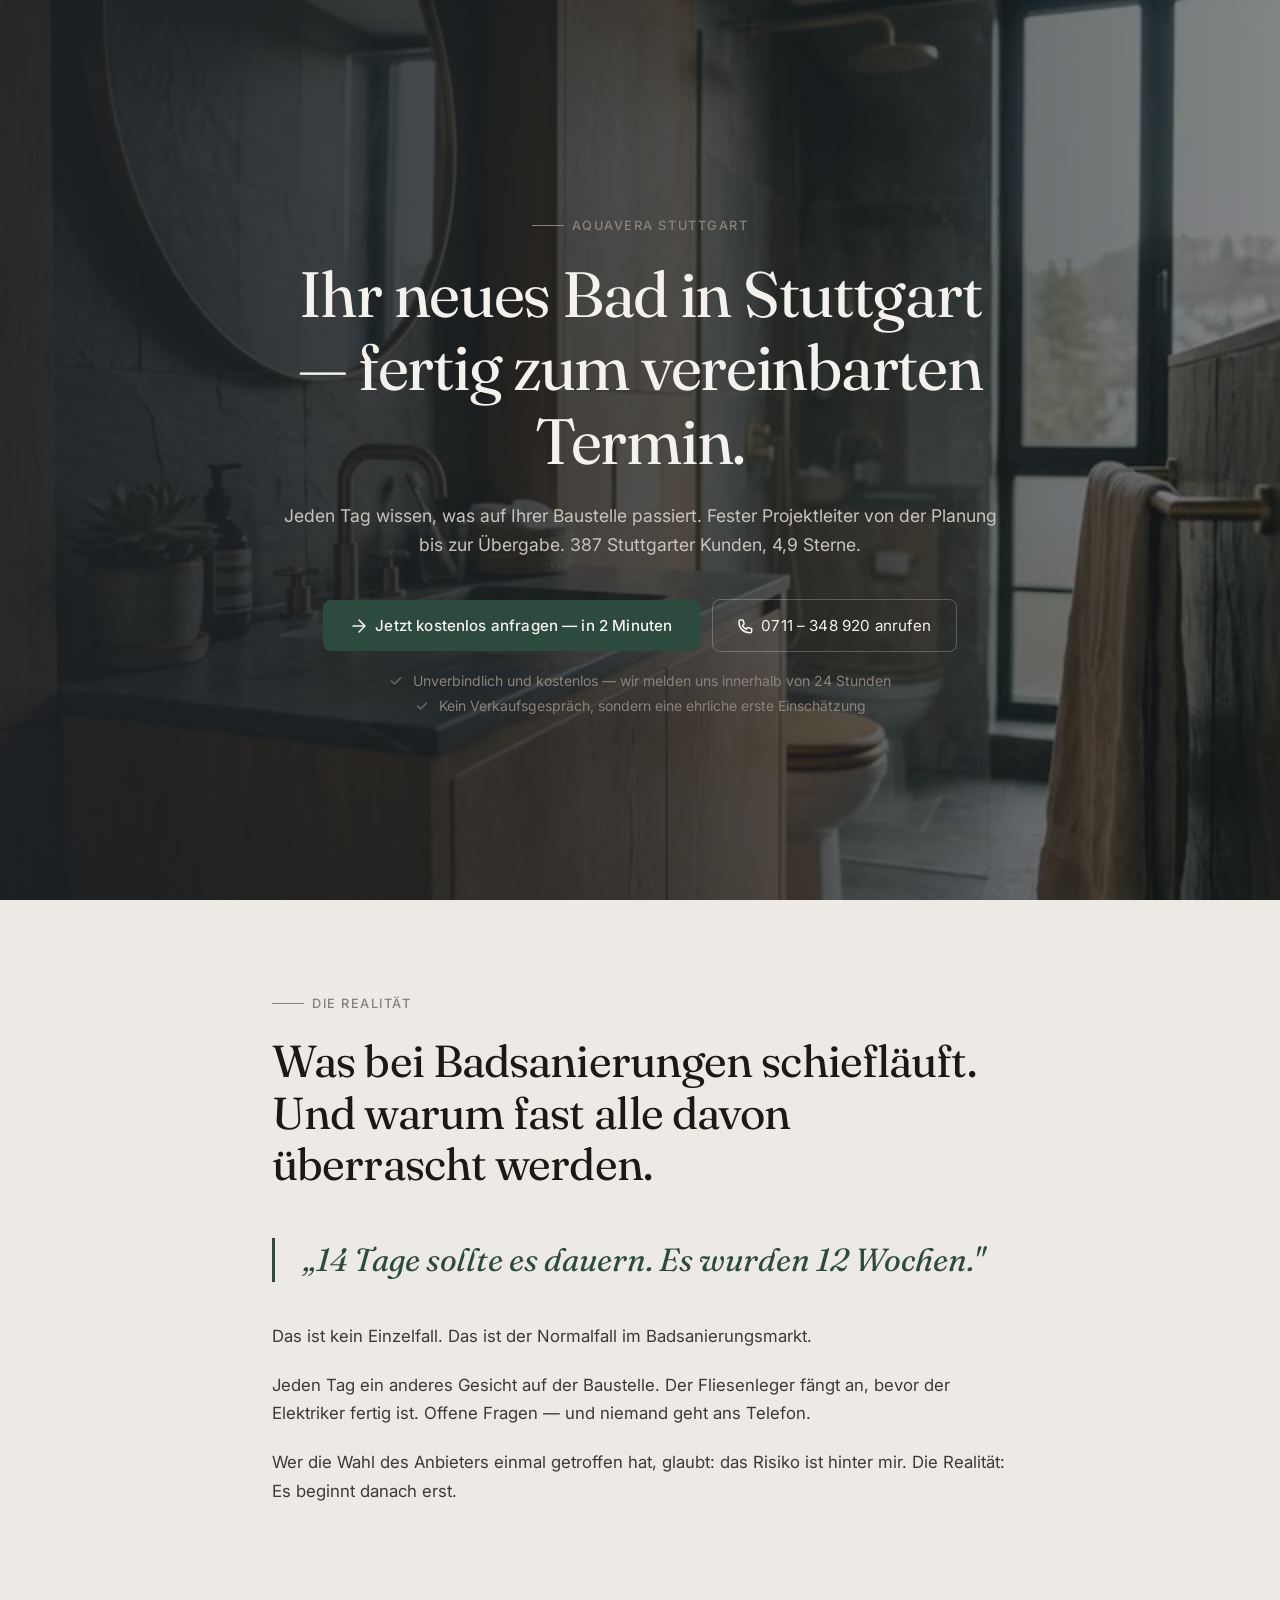
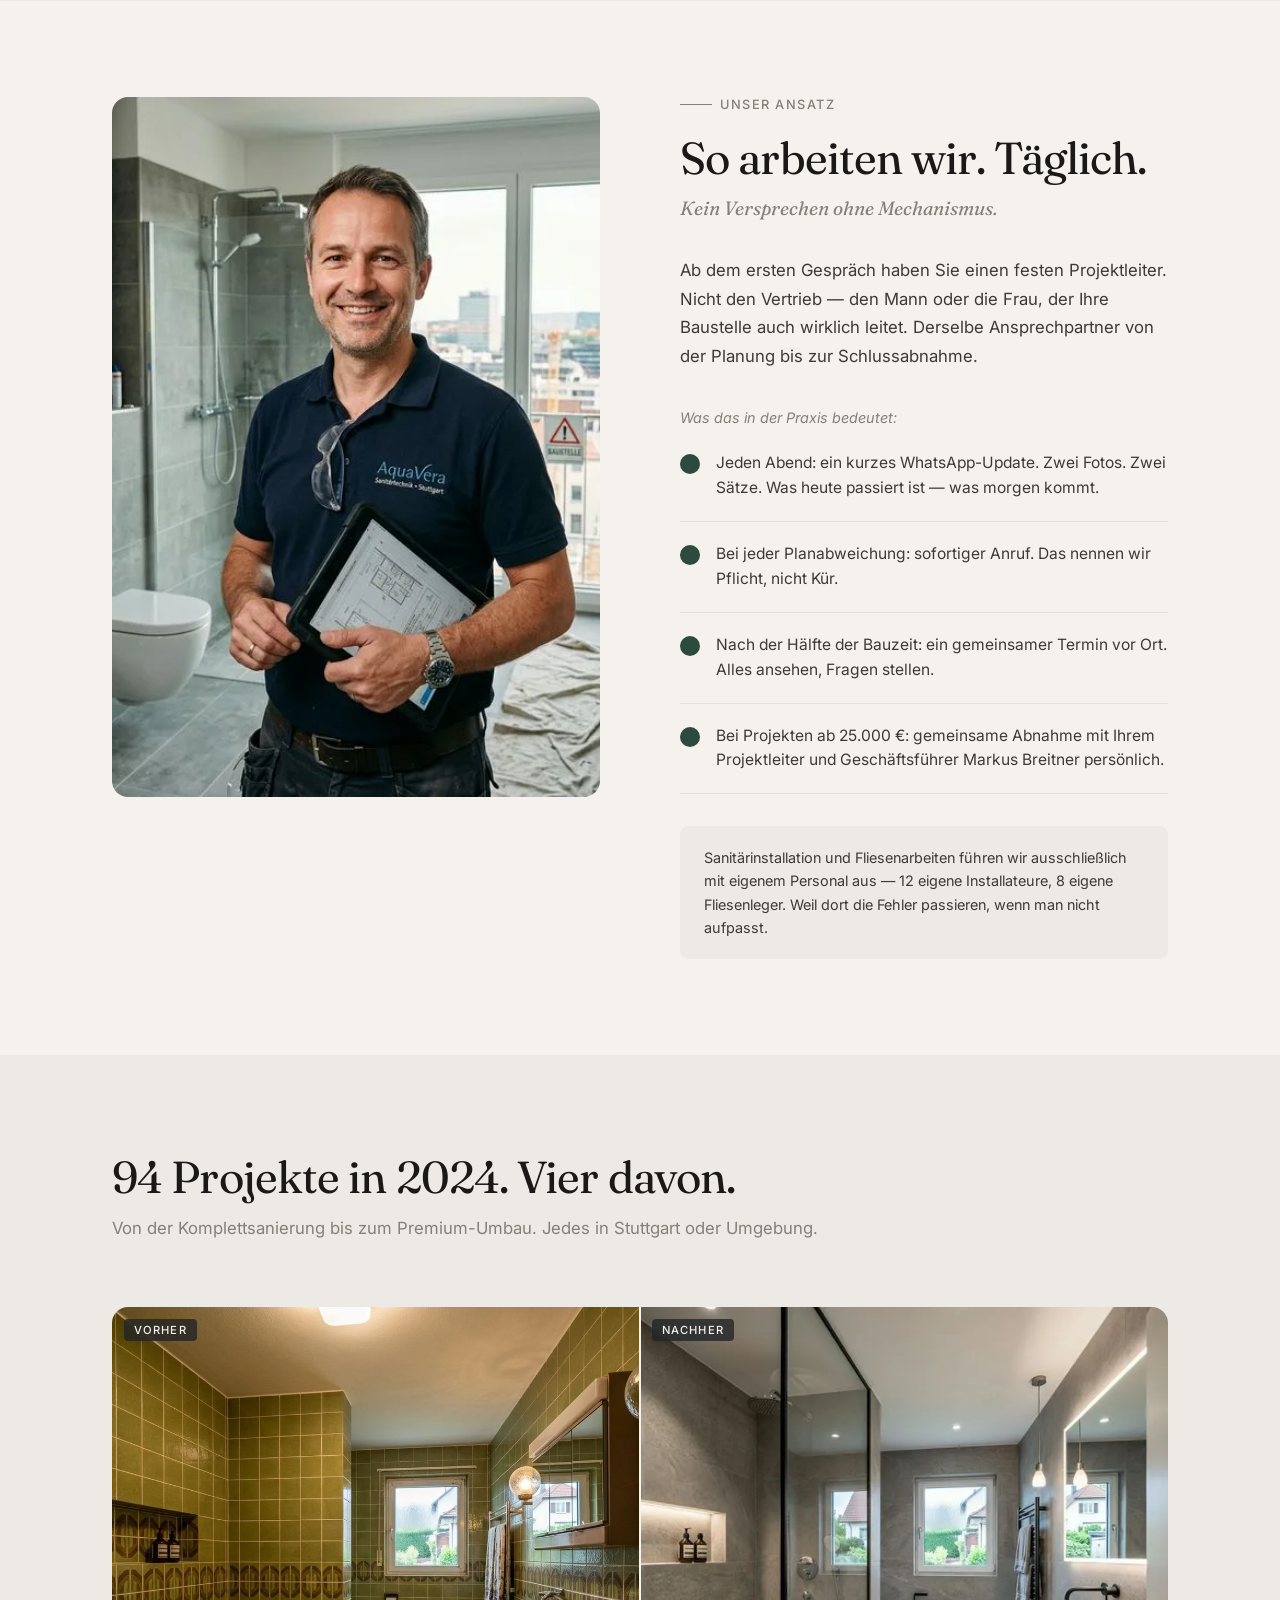
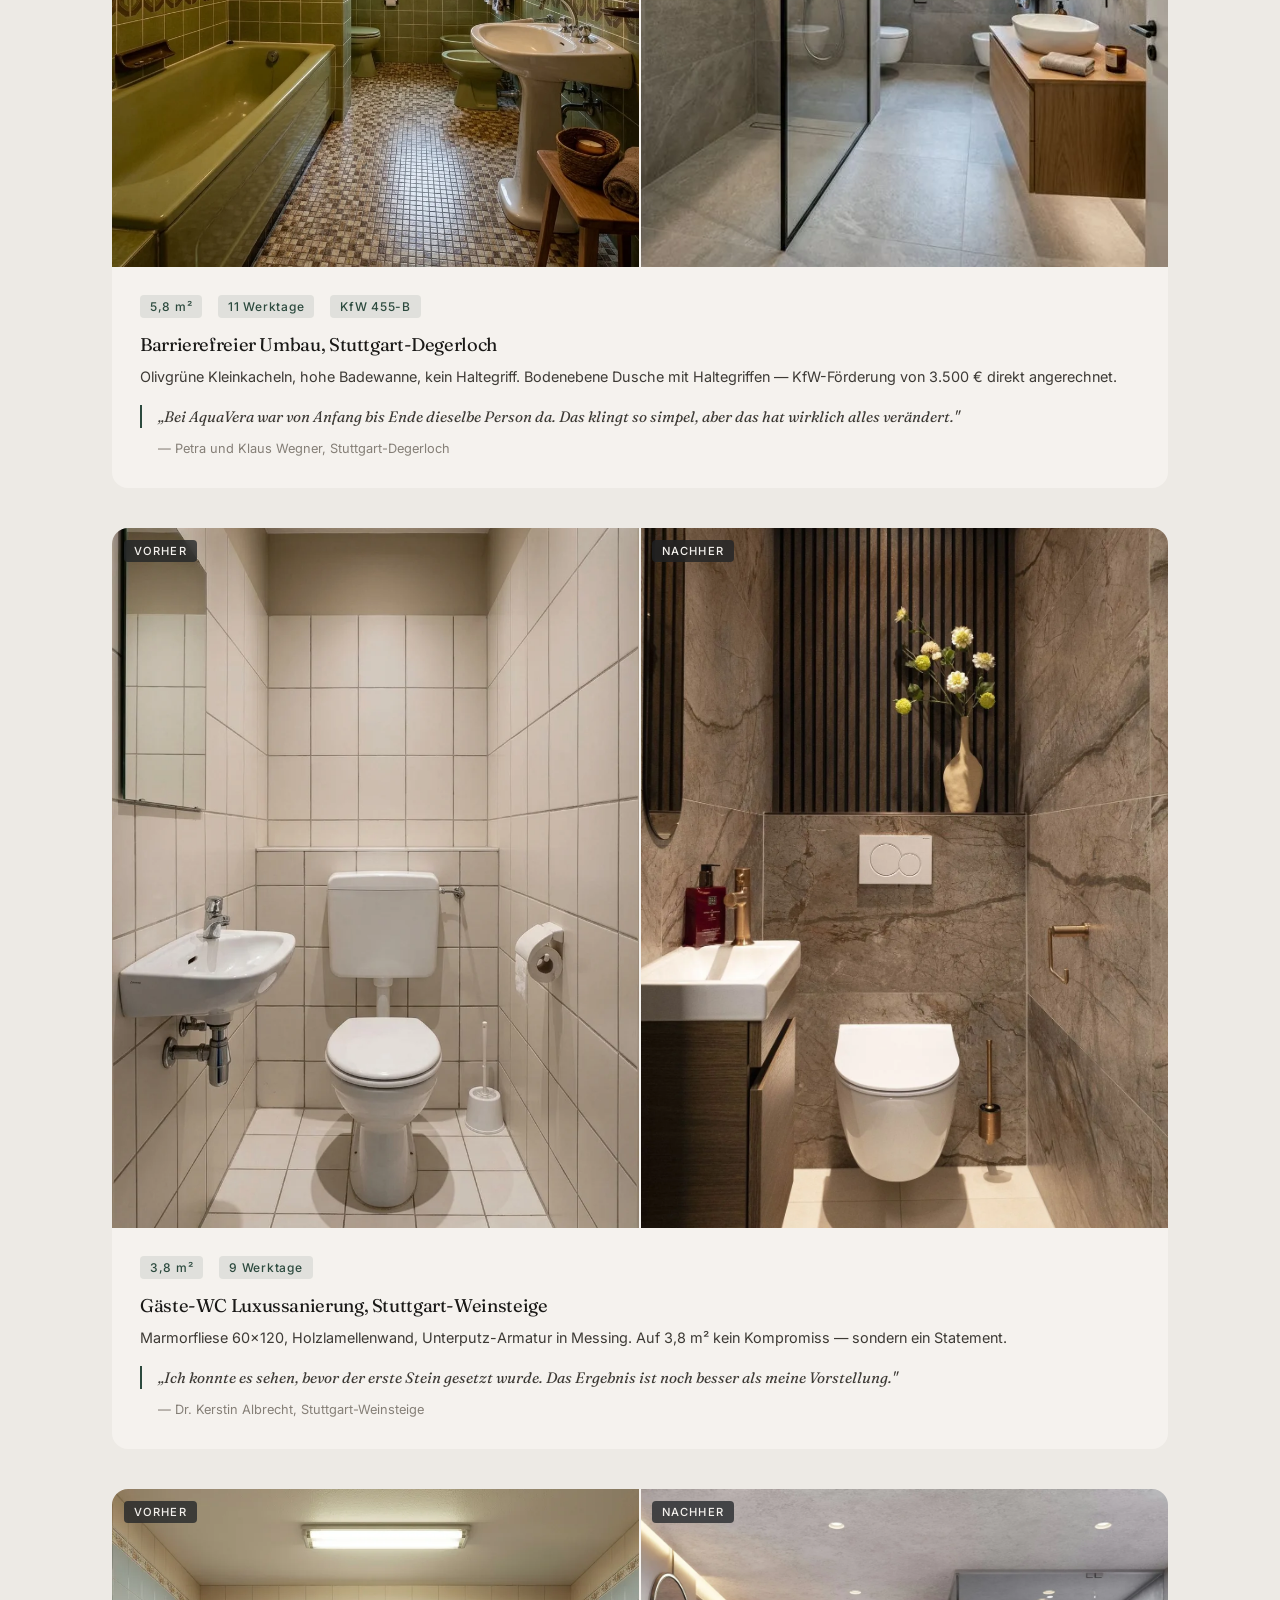
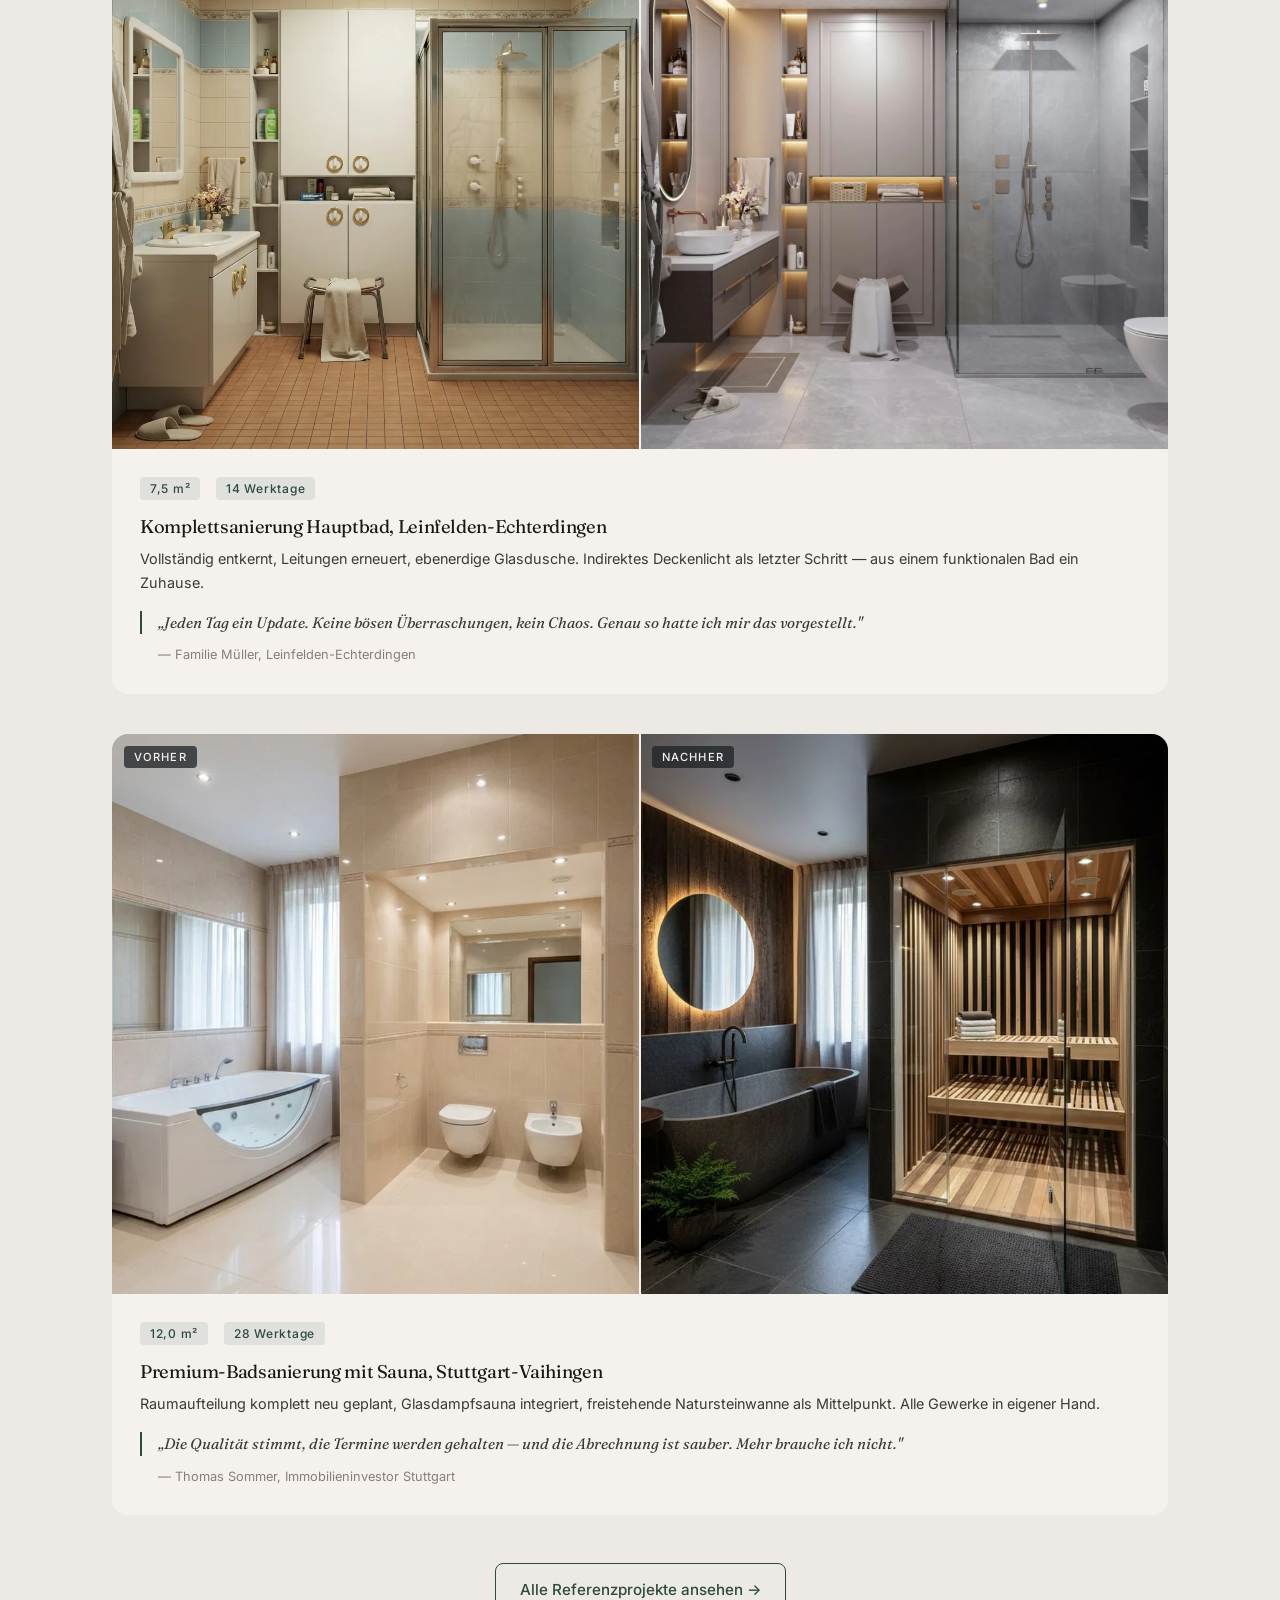
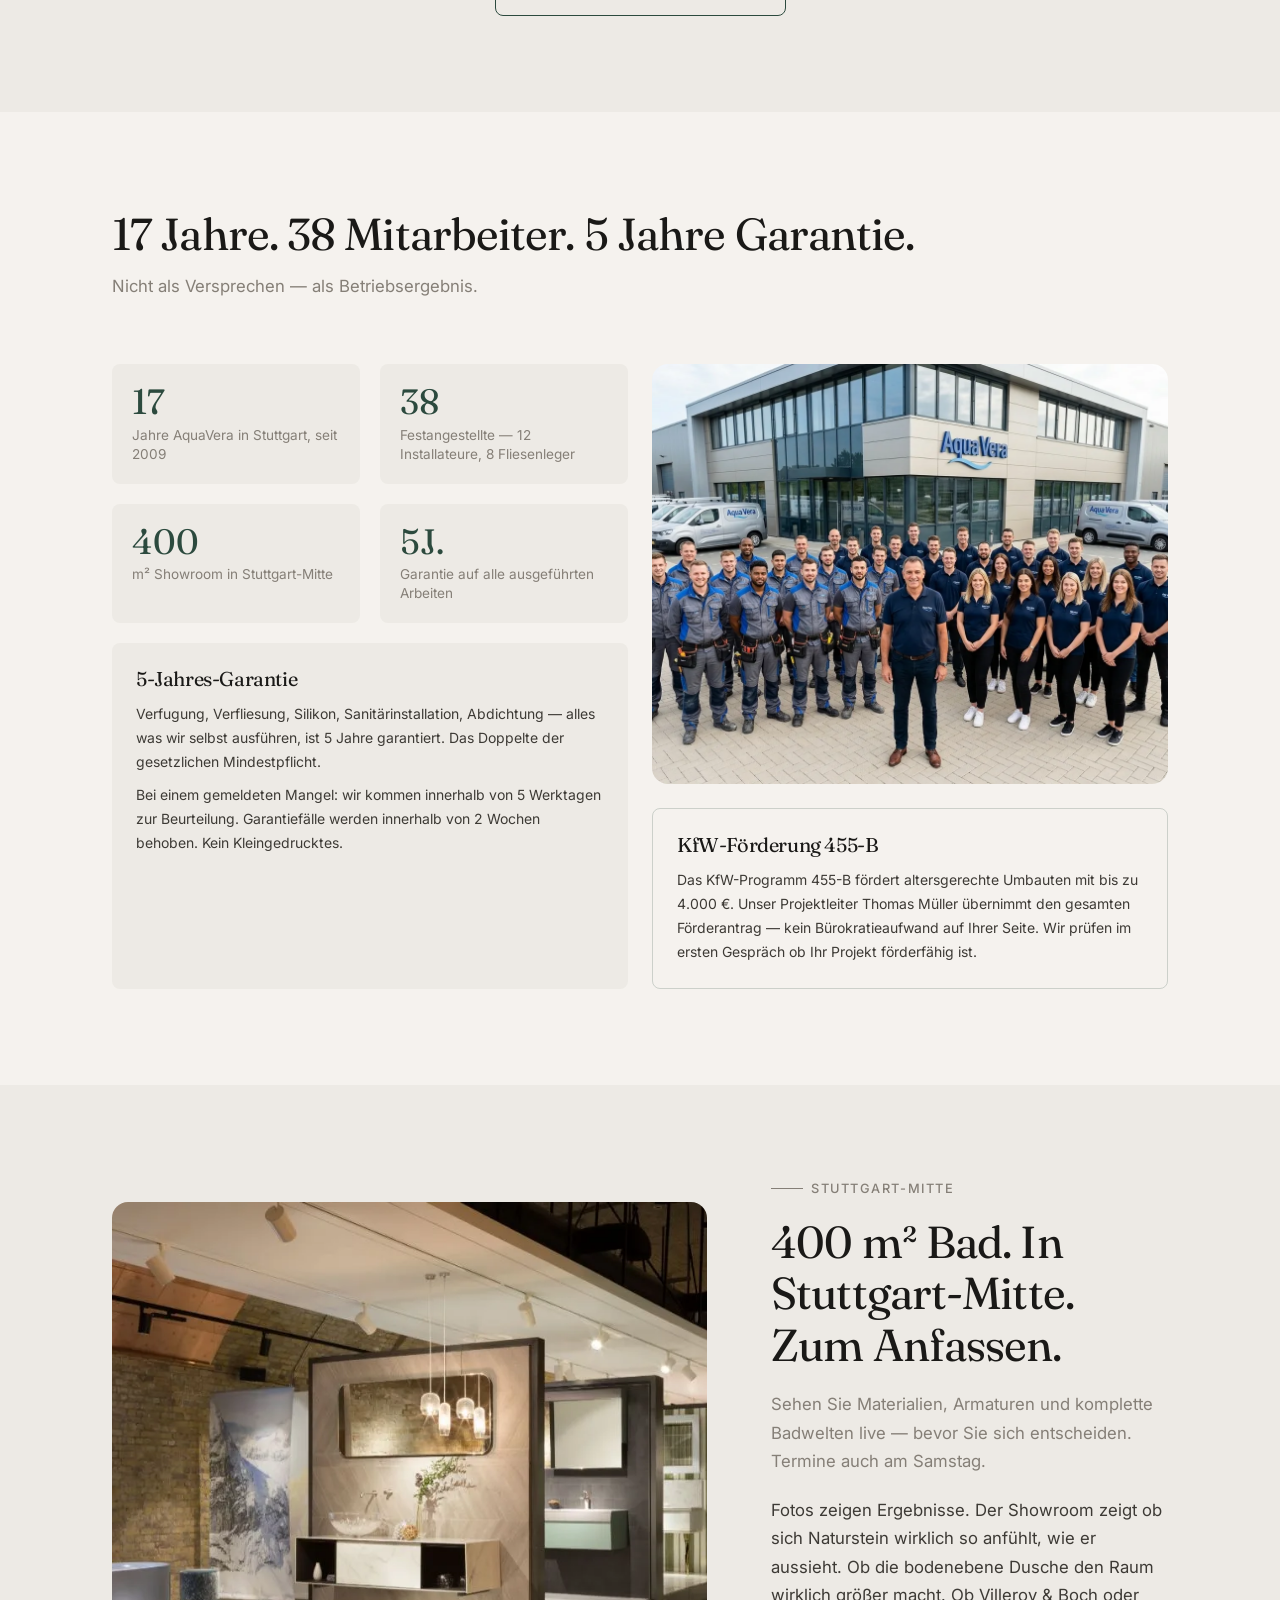
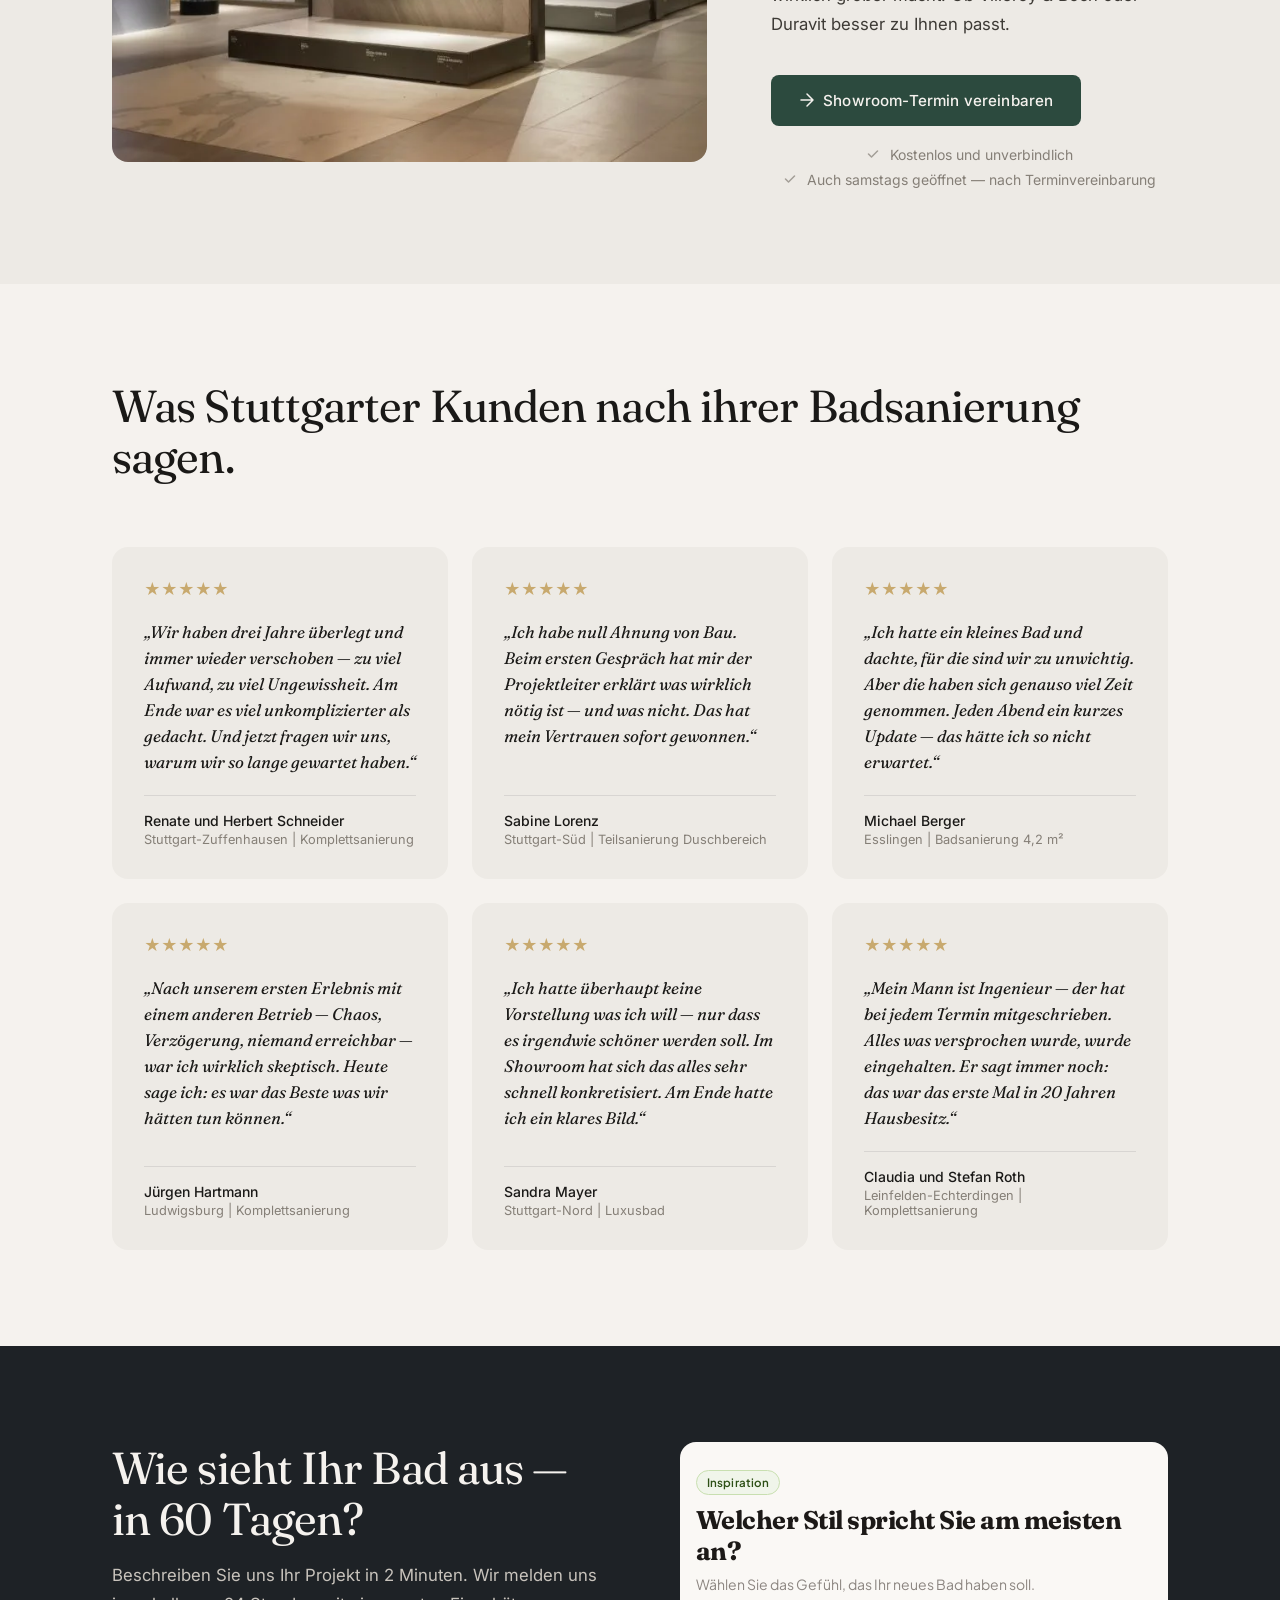
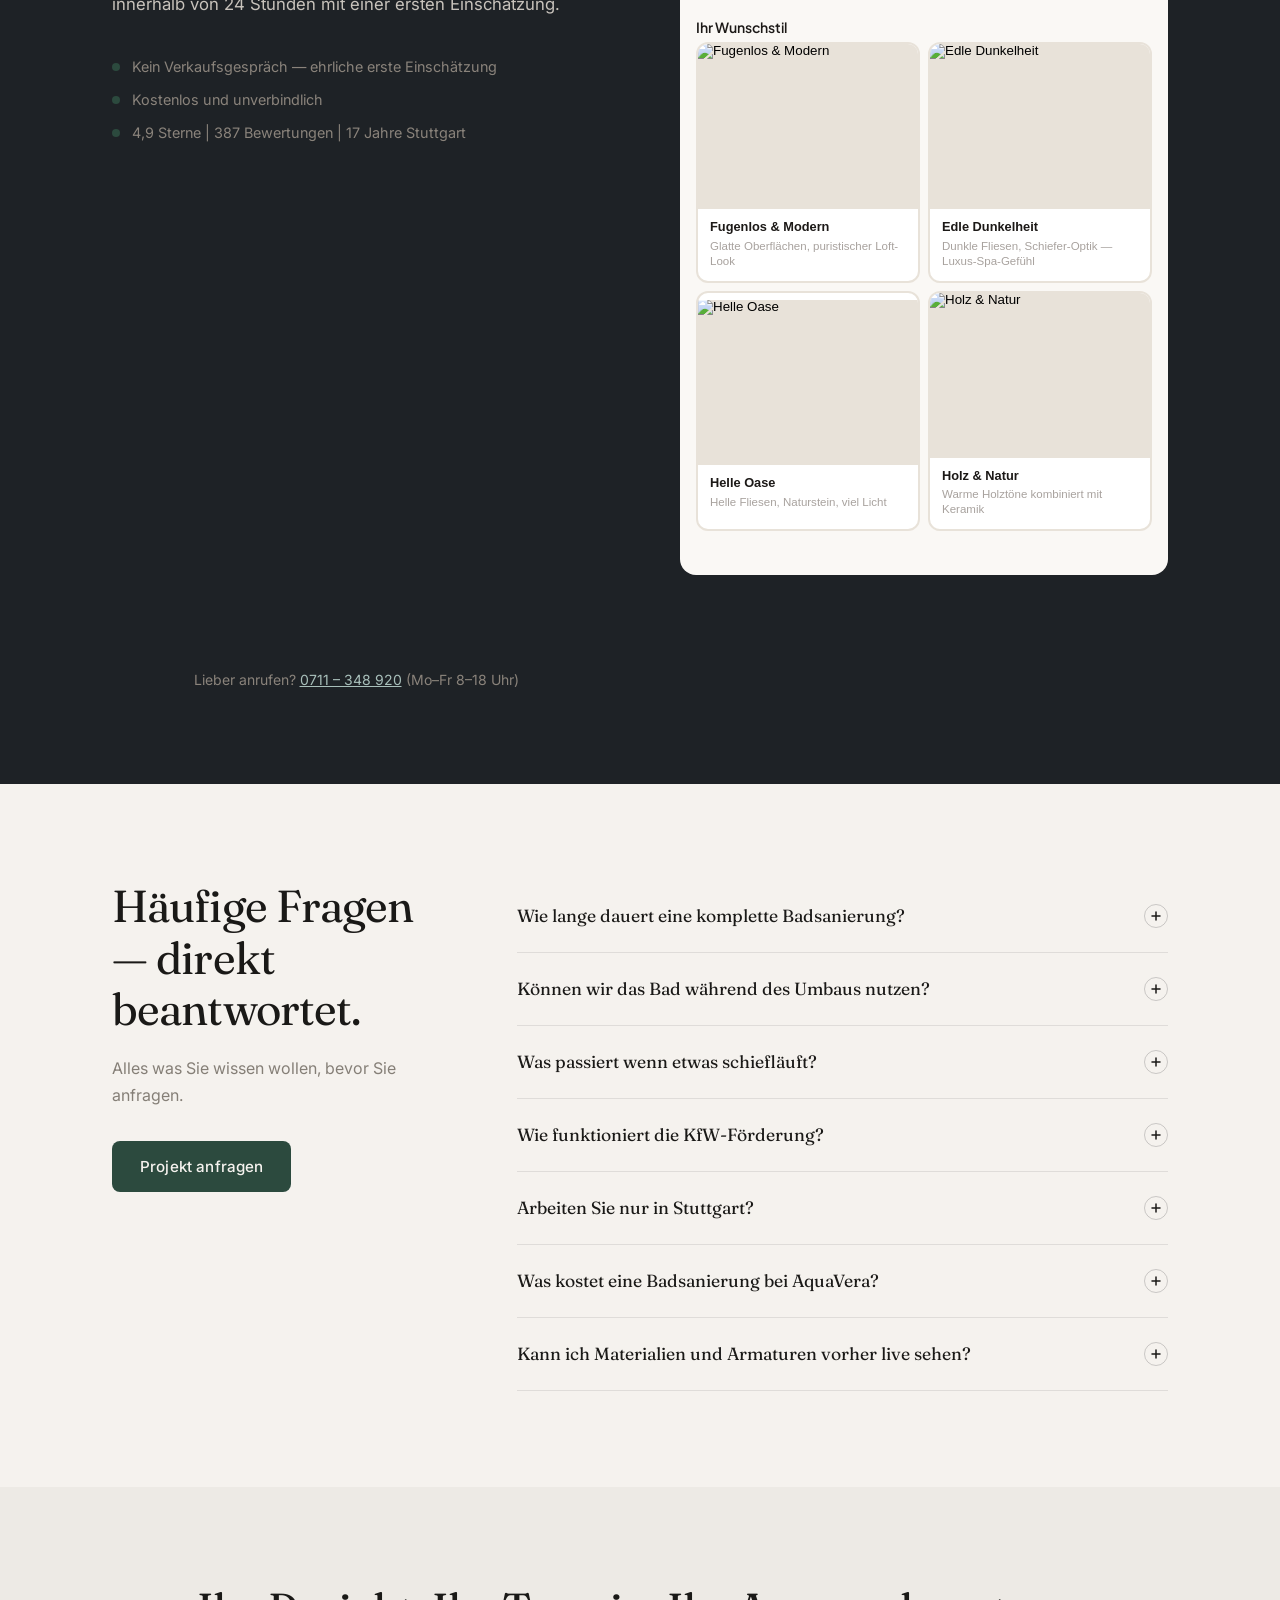
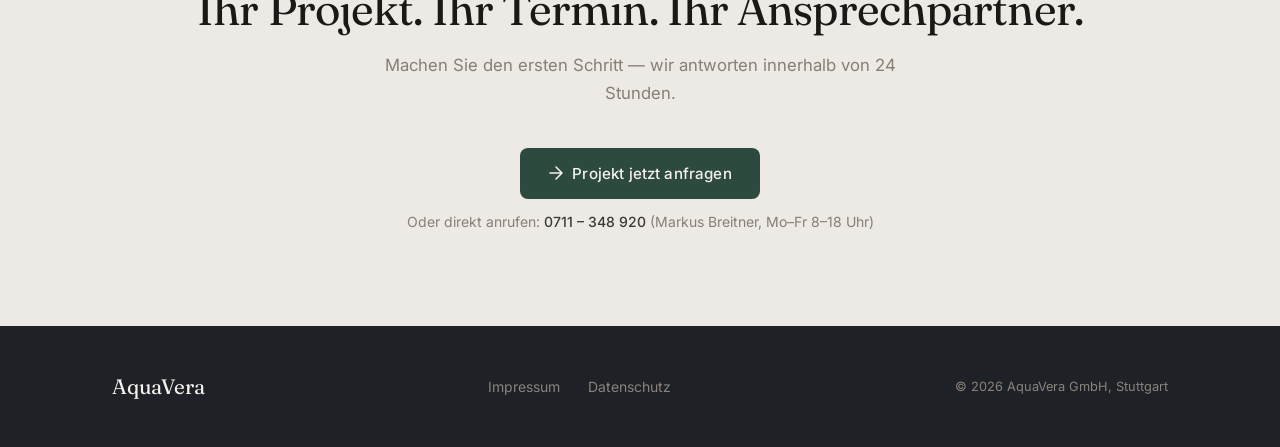
==== commit 724b2d05: "Image-Grid-Optimierung: größere Bilder, Per-Bild-Position, Subpixel-Fix - max-width 900→1080px für i" ====
--- a/index.html
+++ b/index.html
@@ -1754,7 +1754,7 @@
         --msf-font-display:   'Fraunces', Georgia, serif;
         --msf-font-body:      'Inter', system-ui, sans-serif;
         --msf-label-color:    #1A1917;
-        --msf-image-position: top;
+        --msf-image-position: center;
       }
     </style>
 
@@ -1790,25 +1790,25 @@
               {
                 value:       "fugenlos",
                 label:       "Fugenlos & Modern",
-                image_url:   "assets/shower-modern.webp",
+                image_url:   "assets/fugenloses-badezimmer.webp",
                 description: "Glatte Oberflächen, puristischer Loft-Look"
               },
               {
                 value:       "dunkel_luxus",
                 label:       "Edle Dunkelheit",
-                image_url:   "assets/PLACEHOLDER_dark-luxury.jpg",
+                image_url:   "assets/modern-dark-bathroom.webp",
                 description: "Dunkle Fliesen, Schiefer-Optik — Luxus-Spa-Gefühl"
               },
               {
                 value:       "hell_natuerlich",
                 label:       "Helle Oase",
-                image_url:   "assets/bathroom-modern.webp",
+                image_url:   "assets/modern-bright-bathroom.webp",
                 description: "Helle Fliesen, Naturstein, viel Licht"
               },
               {
                 value:       "holz_natur",
                 label:       "Holz & Natur",
-                image_url:   "assets/hero.webp",
+                image_url:   "assets/wood-bathroom.webp",
                 description: "Warme Holztöne kombiniert mit Keramik"
               }
             ]
--- a/form-builder.css
+++ b/form-builder.css
@@ -44,6 +44,17 @@
 
 .msf-progress {
   padding: 20px 40px 0;
+  max-width: 50%;
+  margin: 0 auto;
+}
+
+.msf-progress-pct {
+  display: block;
+  text-align: center;
+  font-size: 0.75rem;
+  color: var(--msf-text-muted);
+  margin-top: 6px;
+  font-family: var(--msf-font-body);
 }
 
 /* Line variant */
@@ -562,10 +573,18 @@
 .msf-image-grid {
   display: grid;
   grid-template-columns: repeat(2, 1fr);
-  gap: 10px;
+  gap: 8px;
+}
+
+.msf-widget--image-step .msf-step {
+  padding-left: 16px;
+  padding-right: 16px;
 }
 
 @container msf (min-width: 520px) {
+  .msf-image-grid {
+    gap: 10px;
+  }
   .msf-image-grid-3,
   .msf-image-grid-6 {
     grid-template-columns: repeat(3, 1fr);
@@ -574,7 +593,7 @@
 
 /* Image-Step width constraint */
 .msf-widget--image-step {
-  max-width: 900px;
+  max-width: 1080px;
 }
 
 @container msf (min-width: 520px) and (max-width: 699px) {
@@ -588,7 +607,10 @@
     grid-template-columns: repeat(4, 1fr);
   }
   .msf-image-ratio {
-    padding-bottom: 100%;
+    padding-bottom: 85%;
+  }
+  .msf-image-grid-6 .msf-image-ratio {
+    padding-bottom: 72%;
   }
   .msf-image-btn-title {
     font-size: 0.8rem;
@@ -596,6 +618,10 @@
   .msf-image-btn-desc {
     font-size: 0.68rem;
   }
+  .msf-widget--image-step .msf-step {
+    padding-left: 28px;
+    padding-right: 28px;
+  }
 }
 
 .msf-image-btn {
@@ -638,15 +664,17 @@
   width: 100%;
   padding-bottom: 75%;
   overflow: hidden;
+  background: var(--msf-border);
 }
 
 .msf-image-ratio img {
   position: absolute;
-  inset: 0;
-  width: 100%;
-  height: 100%;
+  top: -1px;
+  left: -1px;
+  width: calc(100% + 2px);
+  height: calc(100% + 2px);
   object-fit: cover;
-  object-position: var(--msf-image-position, top);
+  object-position: var(--msf-image-position, center);
   transition: transform 0.3s ease;
 }
 
@@ -663,13 +691,15 @@
 }
 
 .msf-image-btn-title {
-  font-size: 0.875rem;
+  font-size: 0.8rem;
   font-weight: 600;
   color: var(--msf-text-primary);
   display: block;
   line-height: 1.3;
   word-break: break-word;
   overflow-wrap: break-word;
+  hyphens: auto;
+  -webkit-hyphens: auto;
 }
 
 .msf-image-btn-desc {
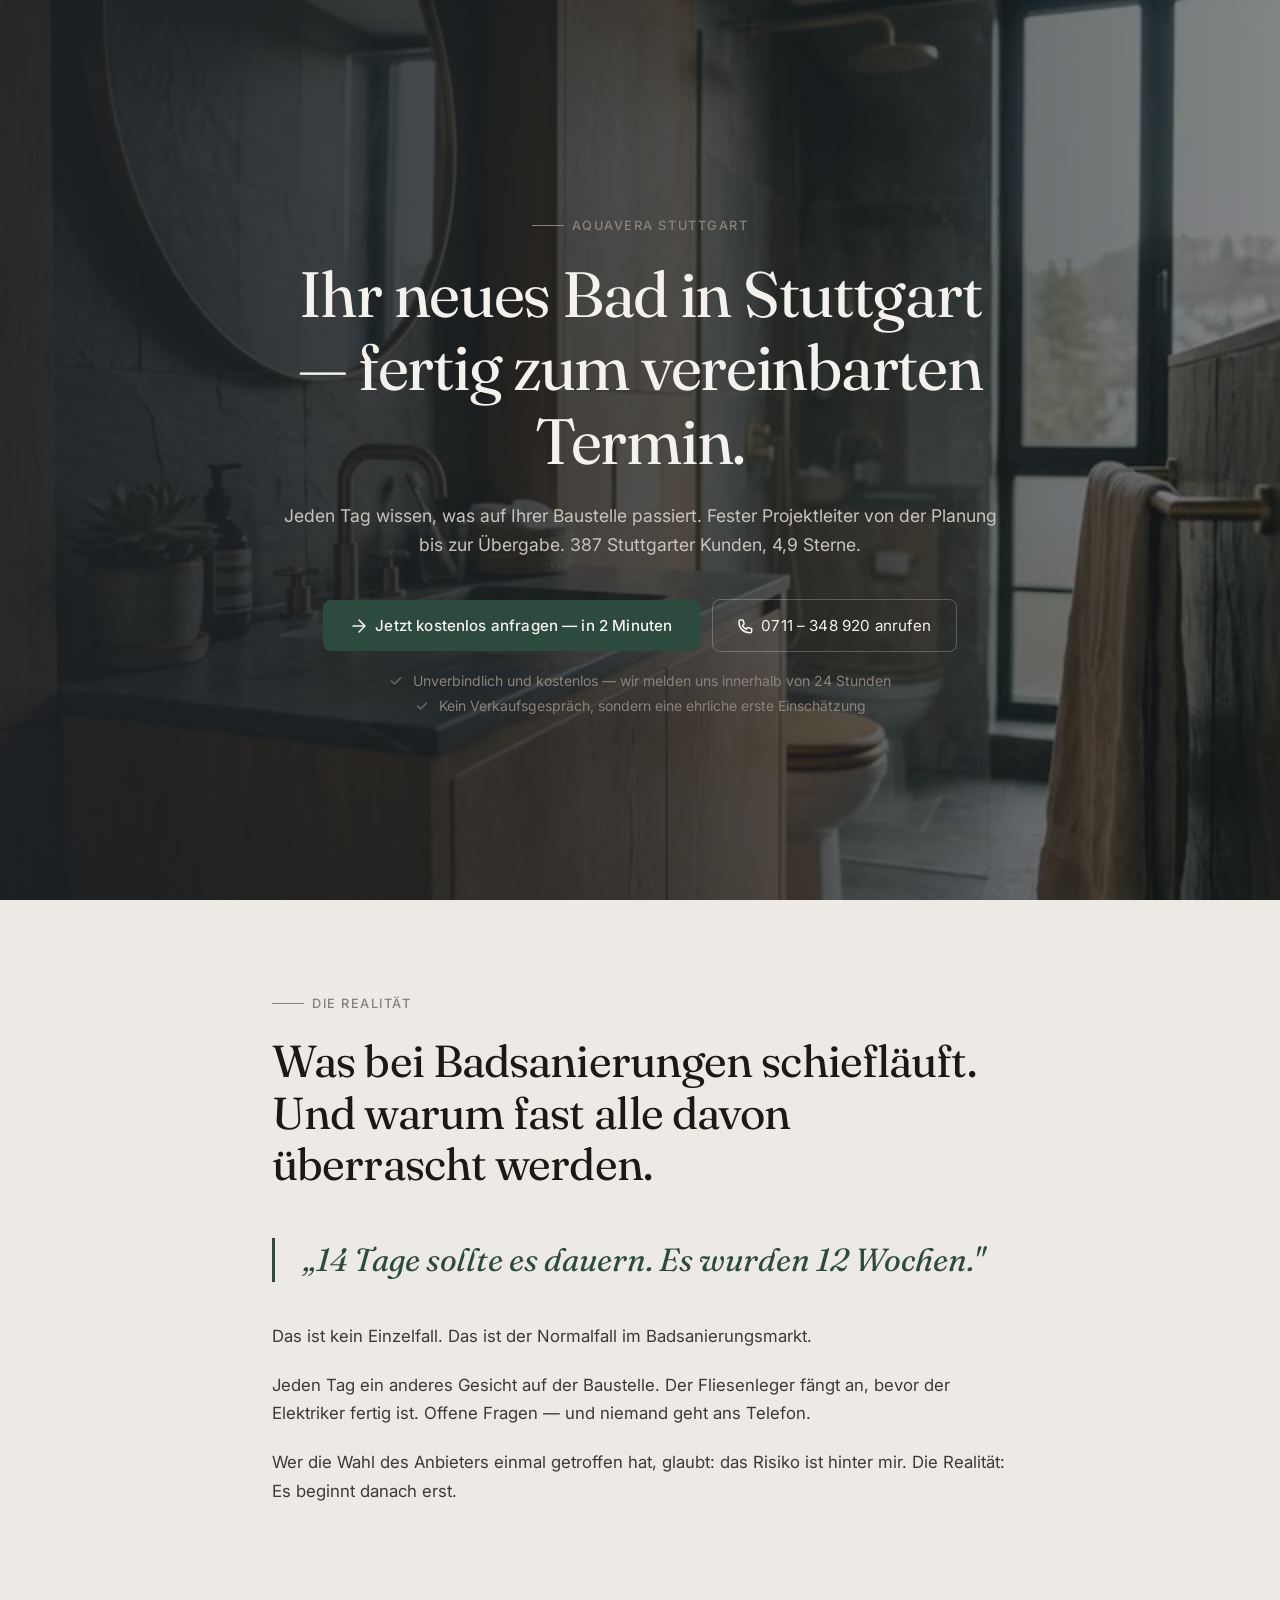
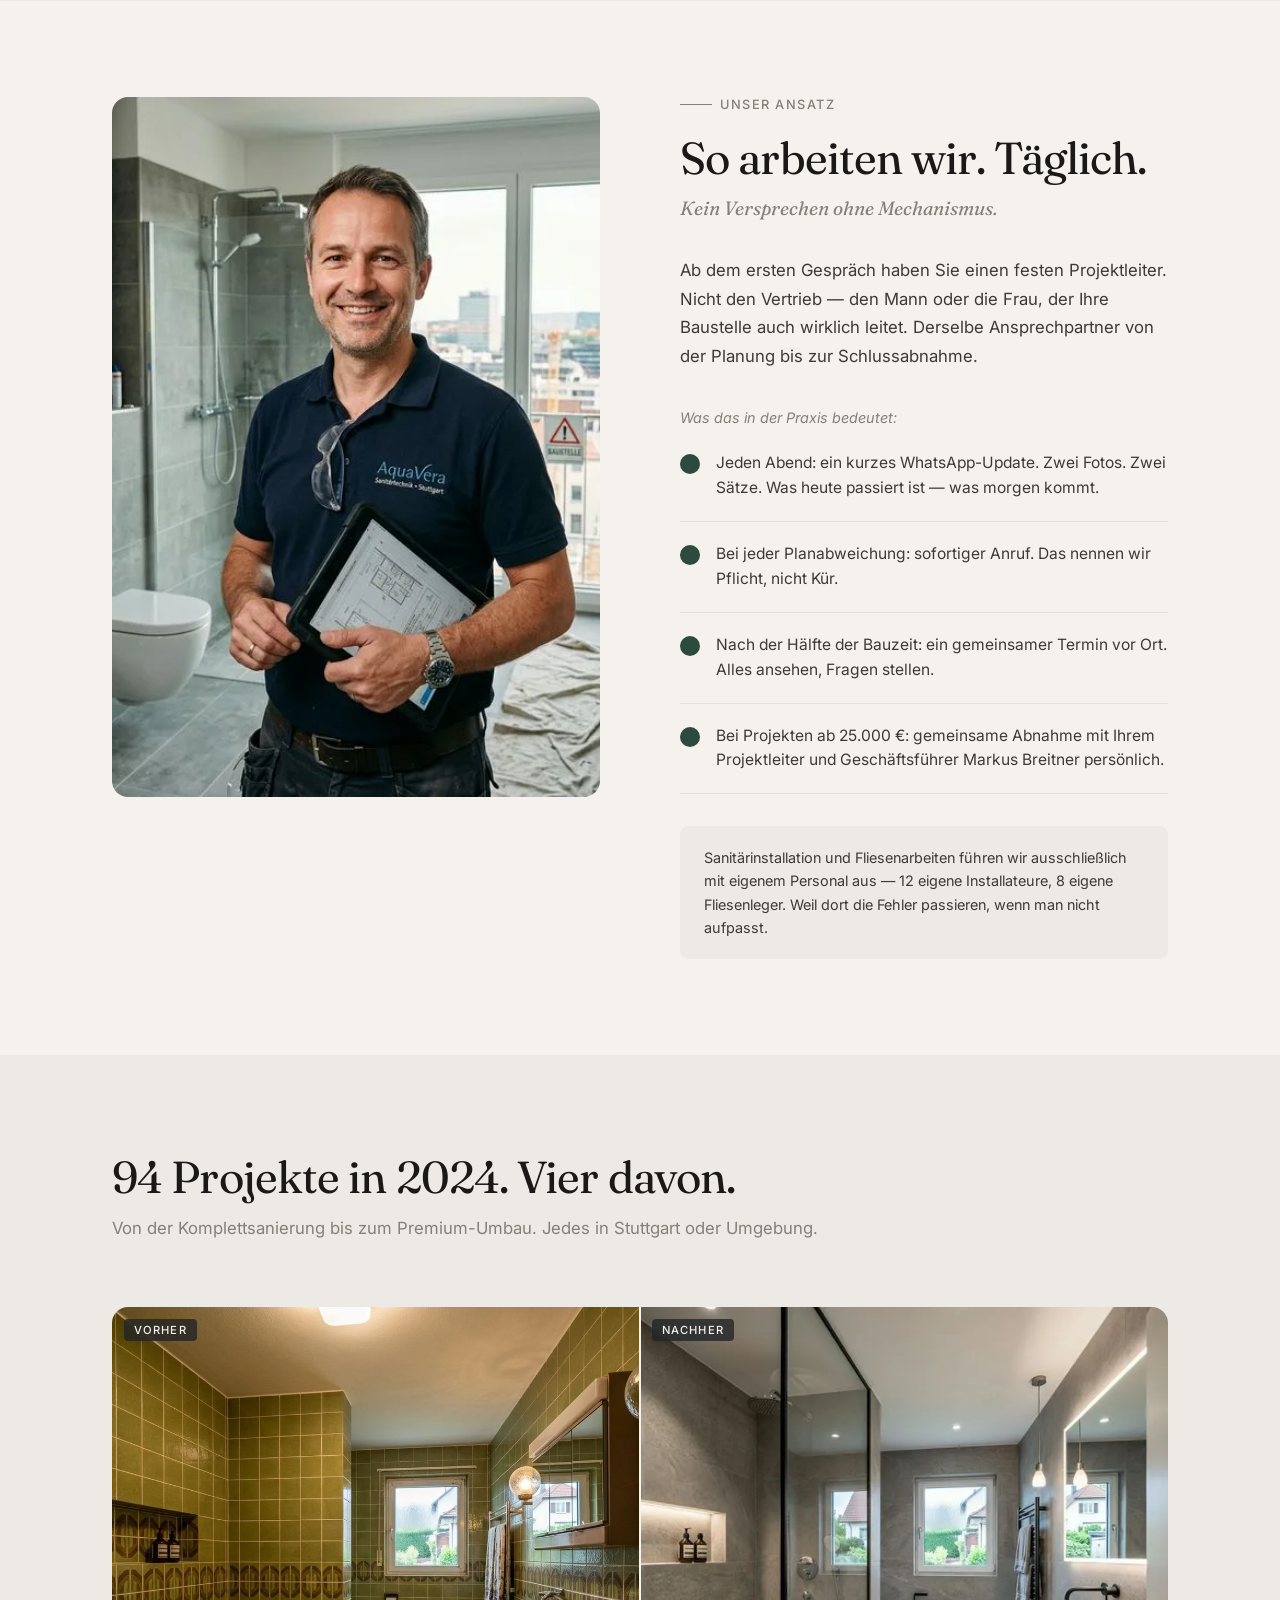
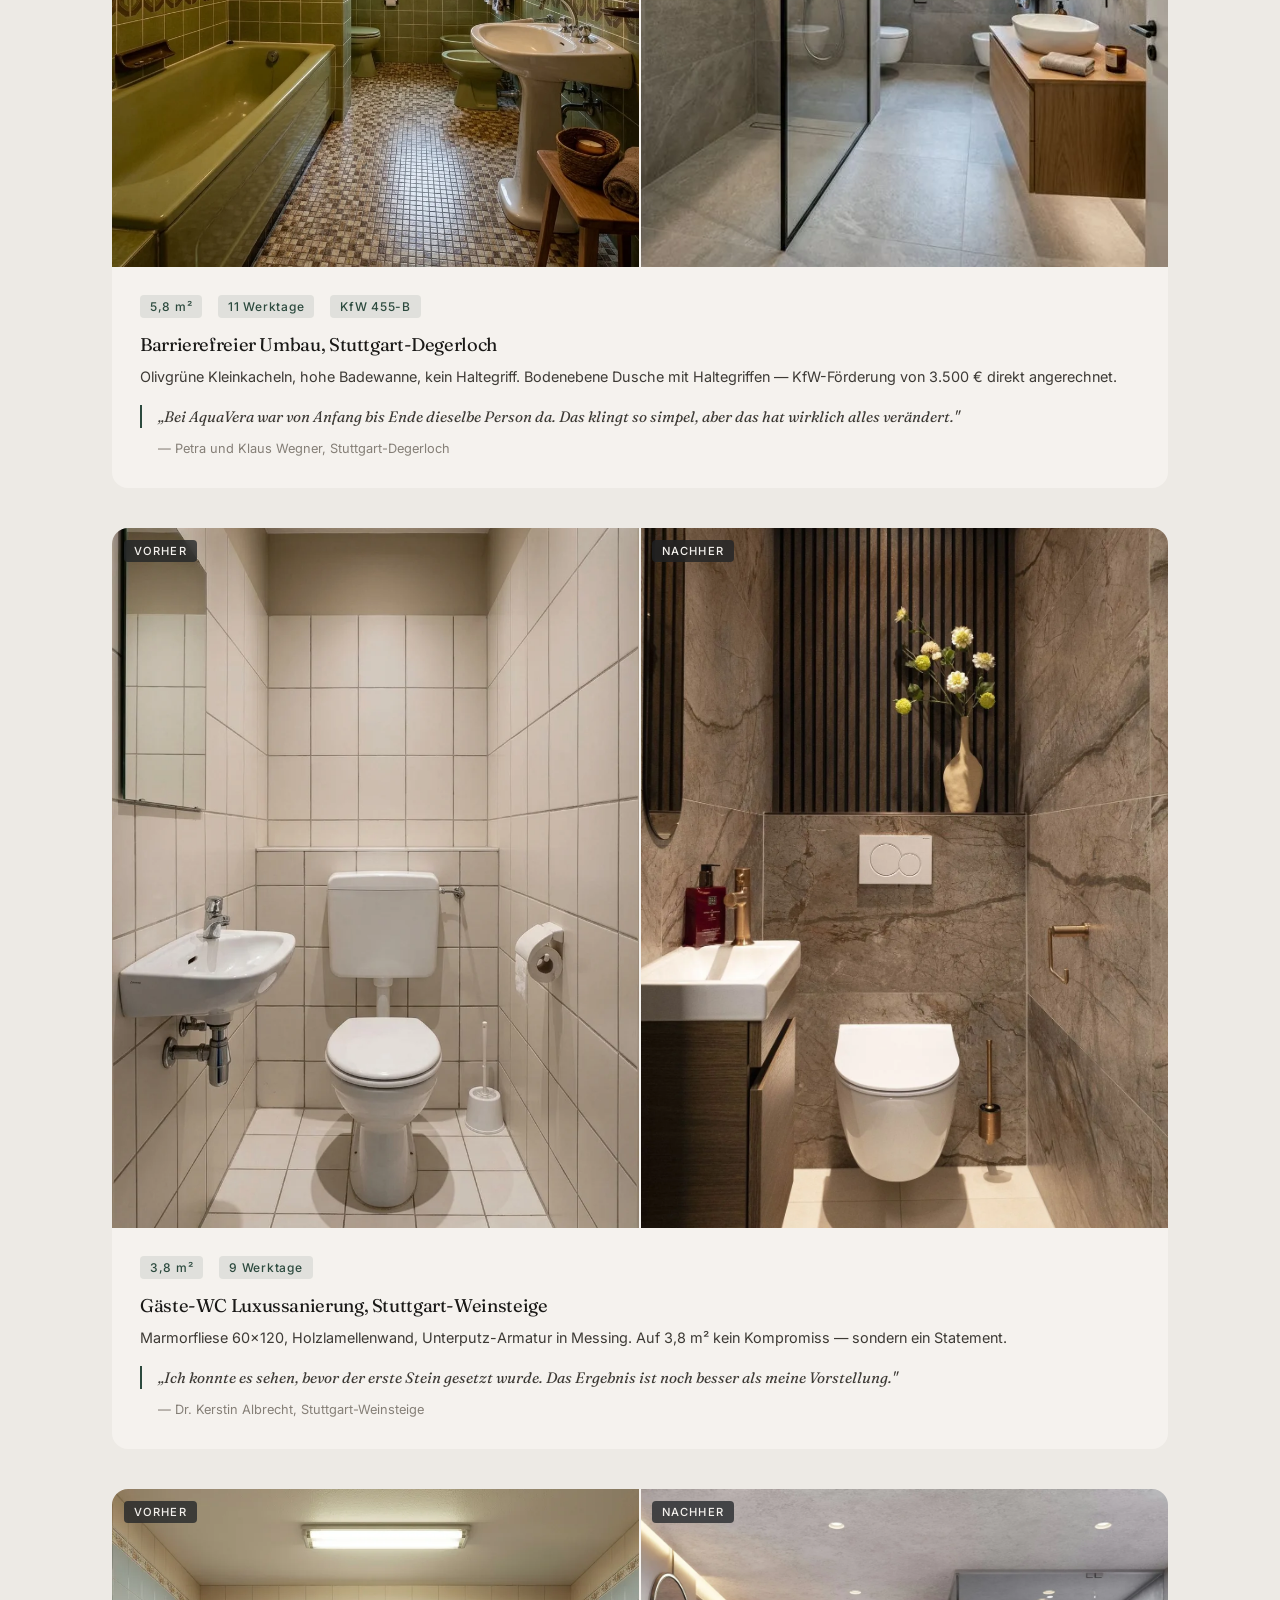
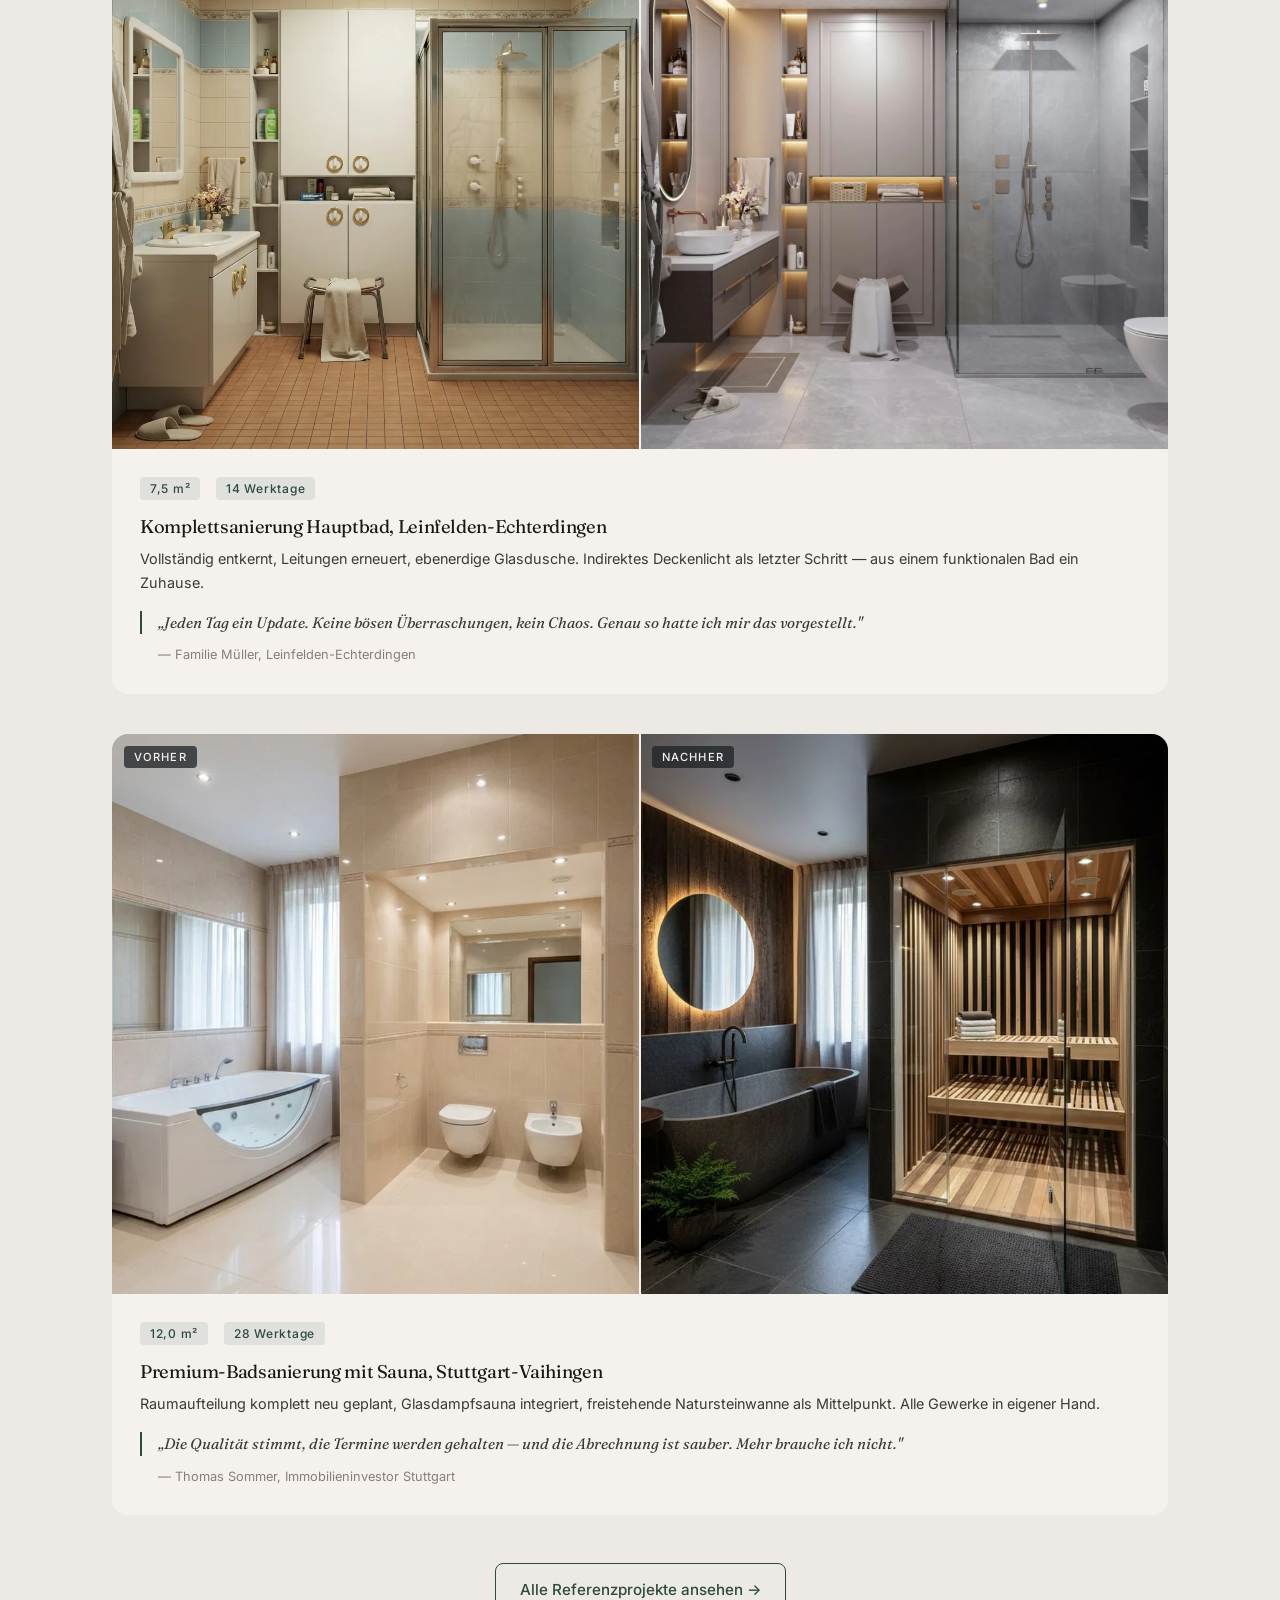
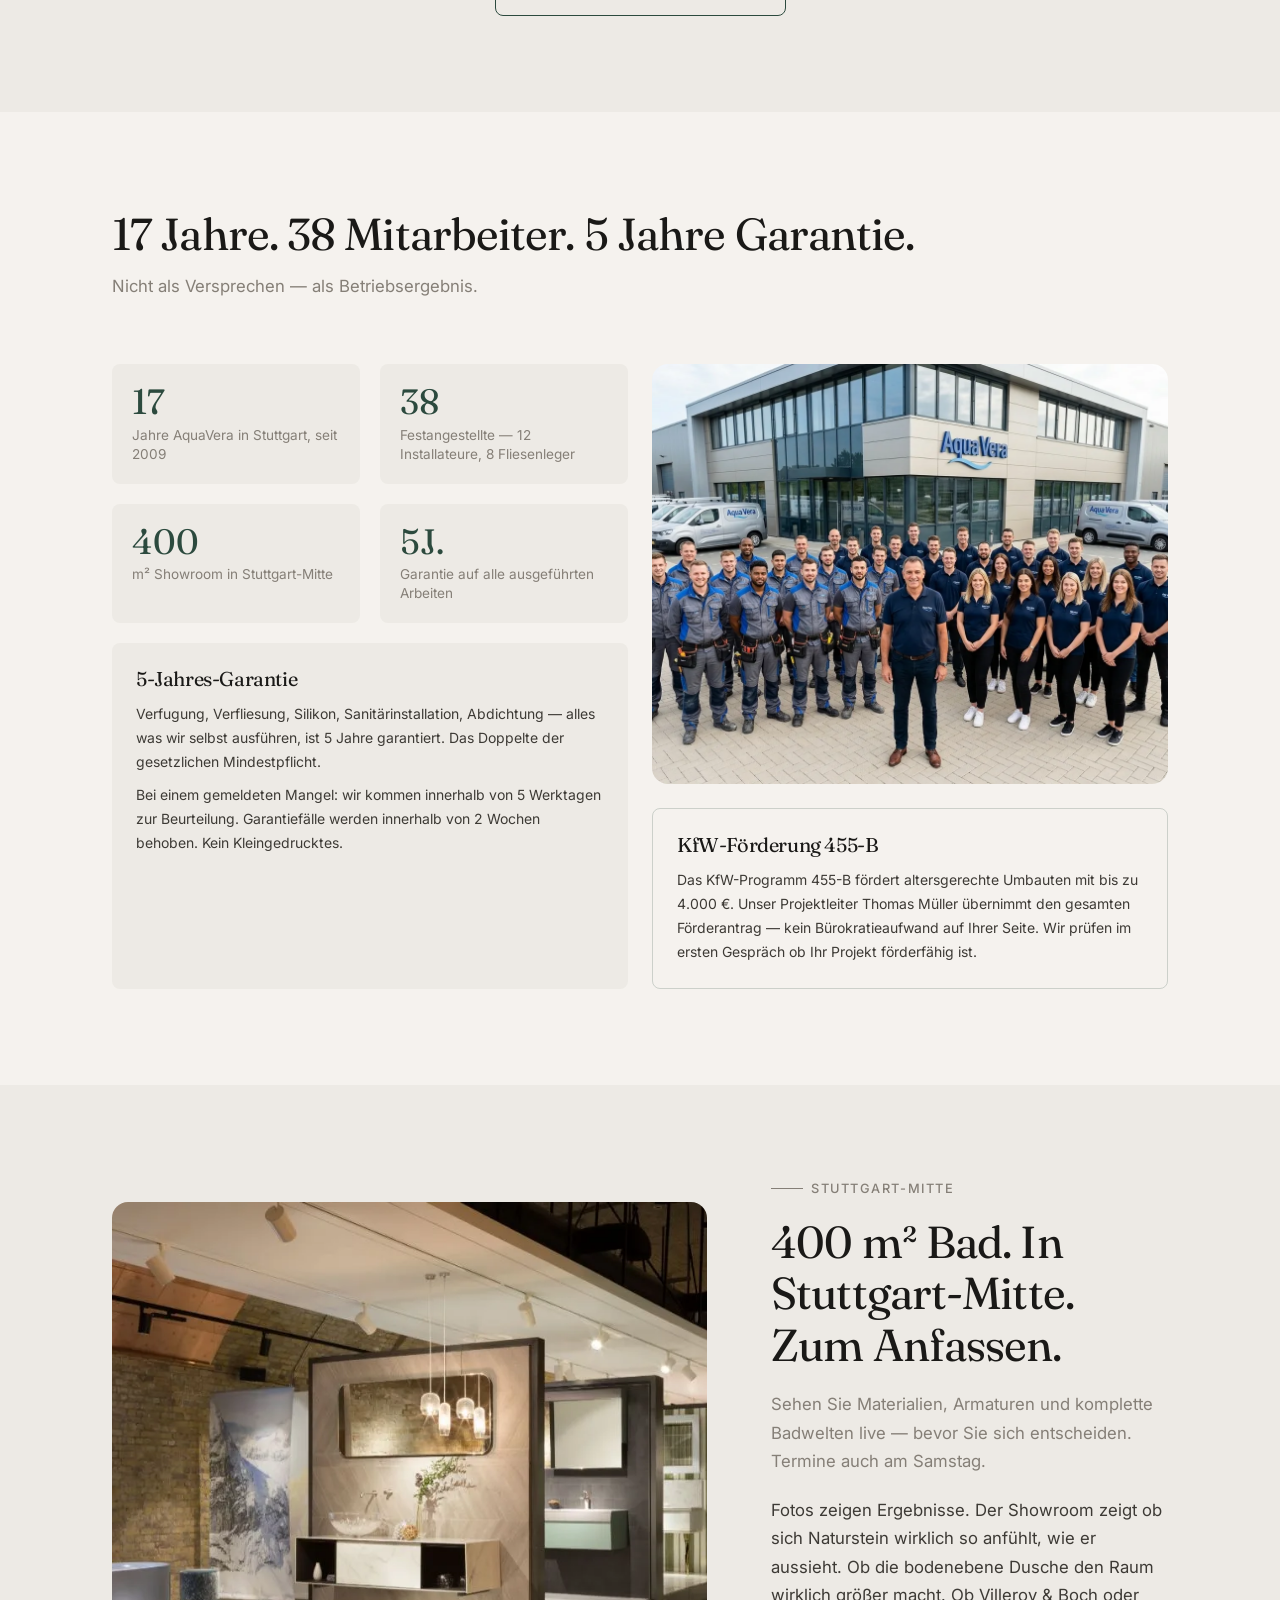
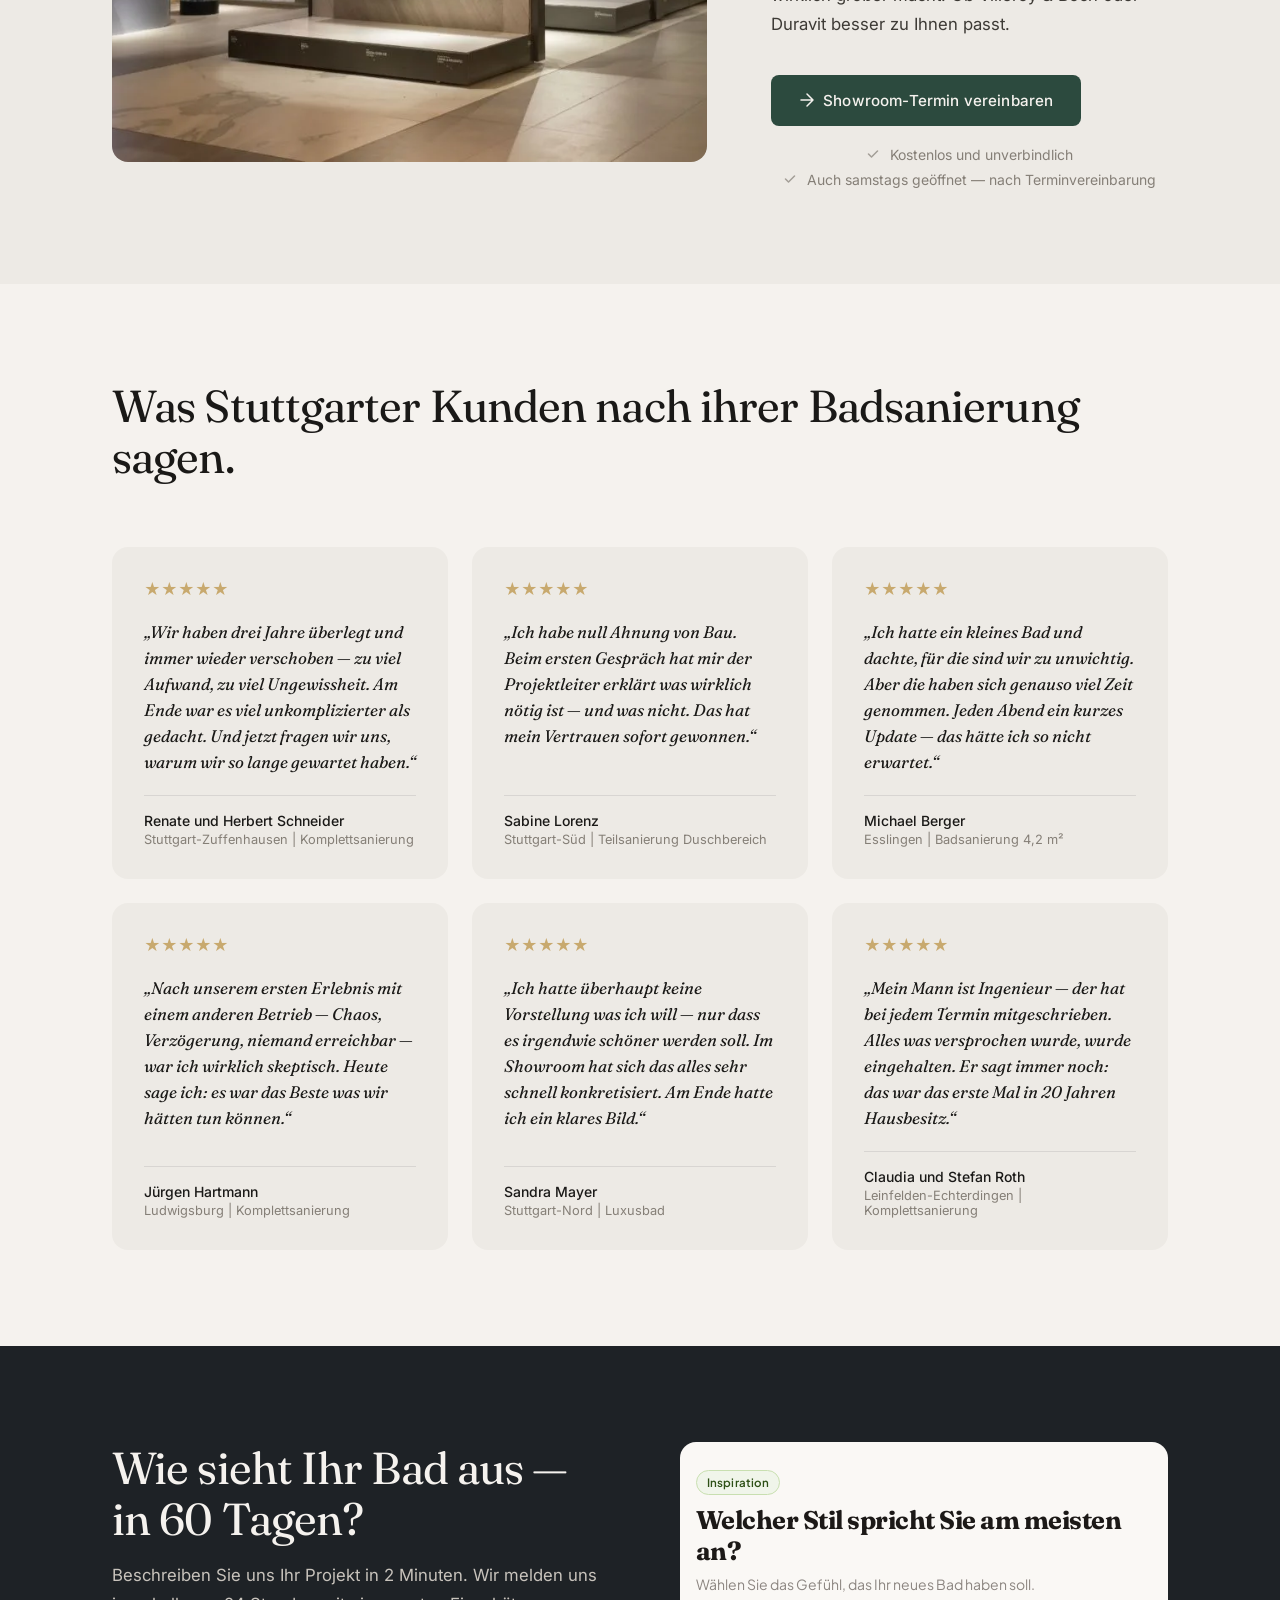
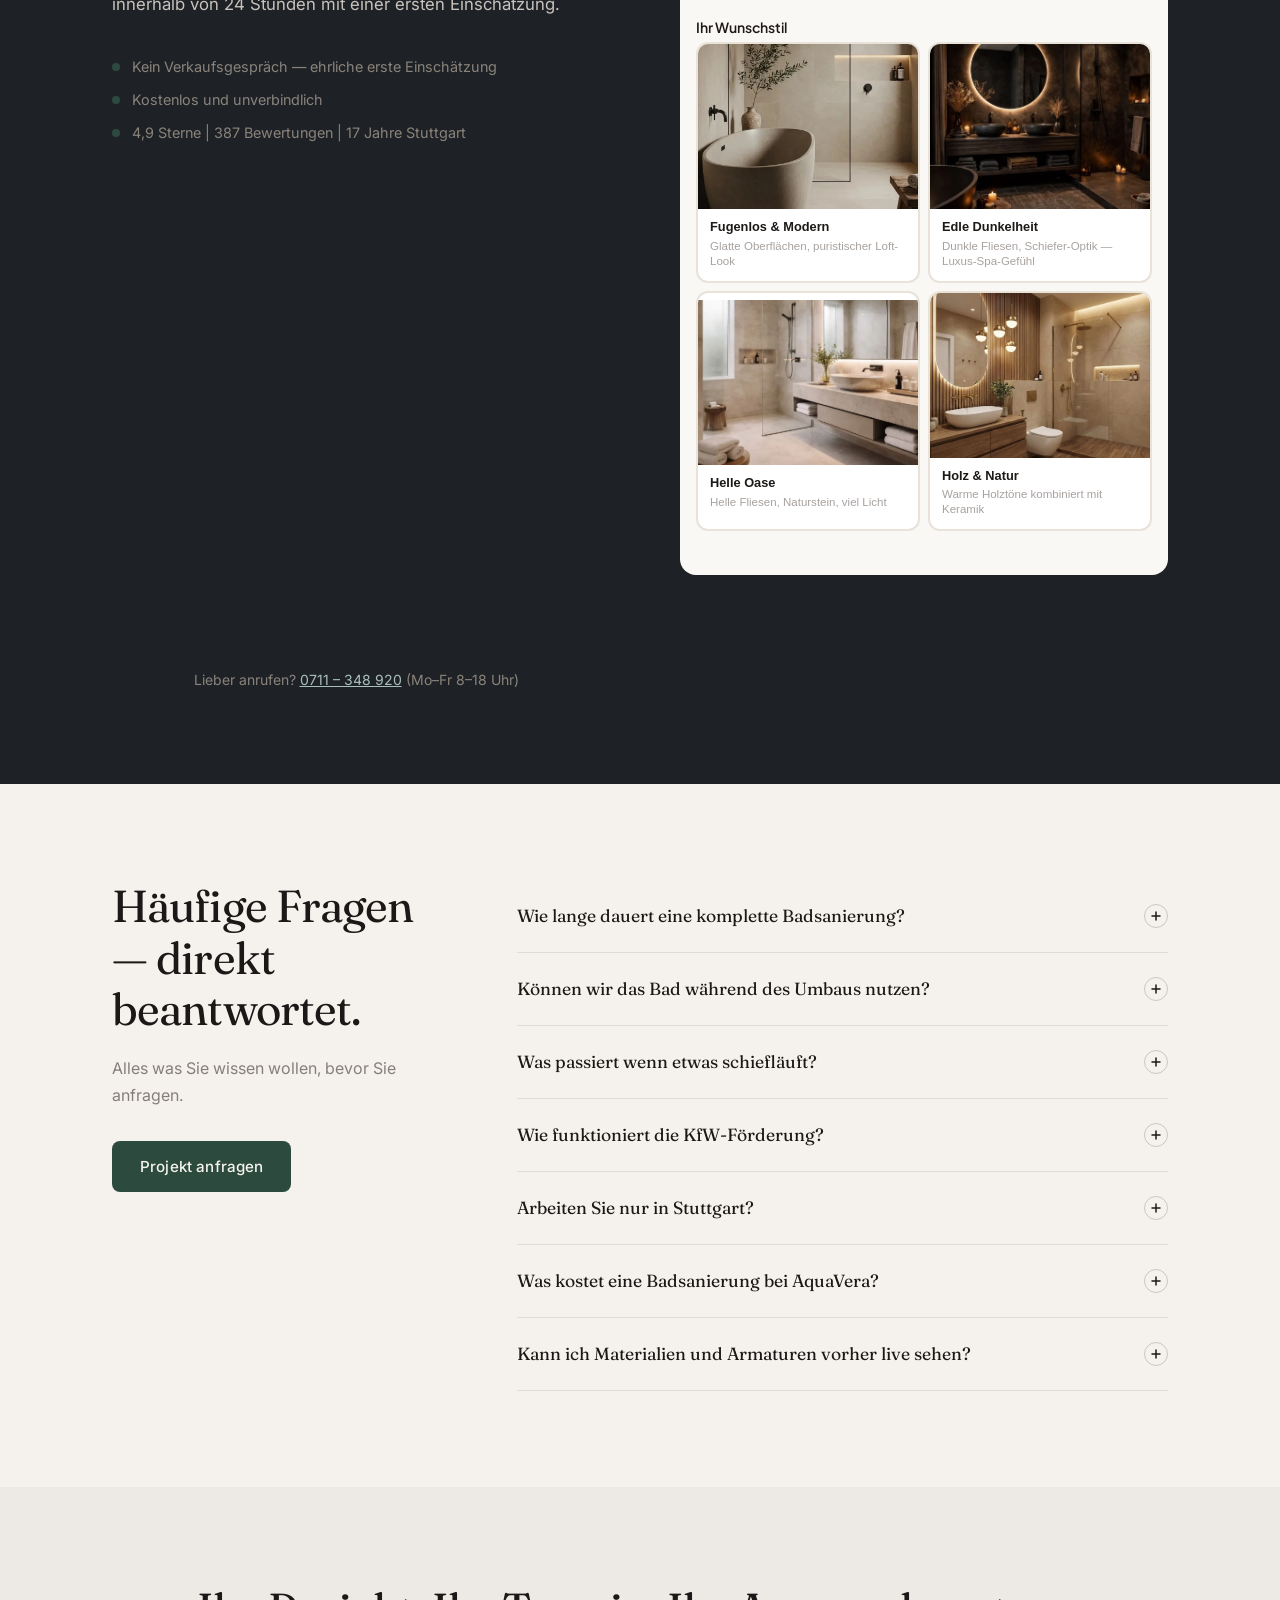
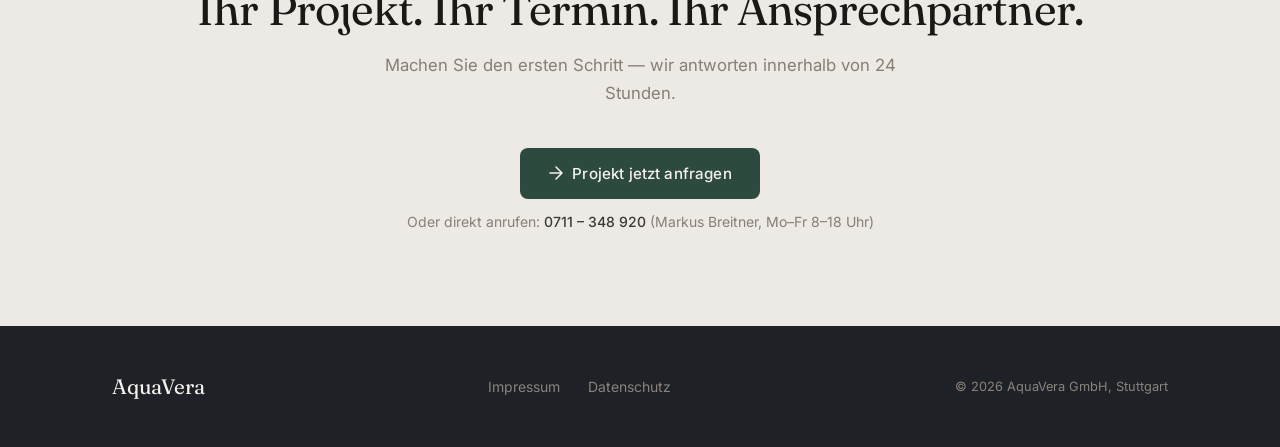
==== commit fb1c8414: "fix: image_position zur index.html Landing-Config hinzufügen Die index.html hat eine eigene inline C" ====
--- a/index.html
+++ b/index.html
@@ -1791,25 +1791,29 @@
                 value:       "fugenlos",
                 label:       "Fugenlos & Modern",
                 image_url:   "assets/fugenloses-badezimmer.webp",
-                description: "Glatte Oberflächen, puristischer Loft-Look"
+                description: "Glatte Oberflächen, puristischer Loft-Look",
+                image_position: "center 65%"
               },
               {
                 value:       "dunkel_luxus",
                 label:       "Edle Dunkelheit",
                 image_url:   "assets/modern-dark-bathroom.webp",
-                description: "Dunkle Fliesen, Schiefer-Optik — Luxus-Spa-Gefühl"
+                description: "Dunkle Fliesen, Schiefer-Optik — Luxus-Spa-Gefühl",
+                image_position: "center"
               },
               {
                 value:       "hell_natuerlich",
                 label:       "Helle Oase",
                 image_url:   "assets/modern-bright-bathroom.webp",
-                description: "Helle Fliesen, Naturstein, viel Licht"
+                description: "Helle Fliesen, Naturstein, viel Licht",
+                image_position: "center 60%"
               },
               {
                 value:       "holz_natur",
                 label:       "Holz & Natur",
                 image_url:   "assets/wood-bathroom.webp",
-                description: "Warme Holztöne kombiniert mit Keramik"
+                description: "Warme Holztöne kombiniert mit Keramik",
+                image_position: "center 45%"
               }
             ]
           }
--- a/form-builder.css
+++ b/form-builder.css
@@ -598,7 +598,7 @@
 
 @container msf (min-width: 520px) and (max-width: 699px) {
   .msf-image-ratio {
-    padding-bottom: 85%;
+    aspect-ratio: 20 / 17;
   }
 }
 
@@ -607,10 +607,10 @@
     grid-template-columns: repeat(4, 1fr);
   }
   .msf-image-ratio {
-    padding-bottom: 85%;
+    aspect-ratio: 20 / 17;
   }
   .msf-image-grid-6 .msf-image-ratio {
-    padding-bottom: 72%;
+    aspect-ratio: 25 / 18;
   }
   .msf-image-btn-title {
     font-size: 0.8rem;
@@ -662,17 +662,15 @@
 .msf-image-ratio {
   position: relative;
   width: 100%;
-  padding-bottom: 75%;
+  aspect-ratio: 4 / 3;
   overflow: hidden;
-  background: var(--msf-border);
 }
 
 .msf-image-ratio img {
   position: absolute;
-  top: -1px;
-  left: -1px;
-  width: calc(100% + 2px);
-  height: calc(100% + 2px);
+  inset: 0;
+  width: 100%;
+  height: 100%;
   object-fit: cover;
   object-position: var(--msf-image-position, center);
   transition: transform 0.3s ease;
